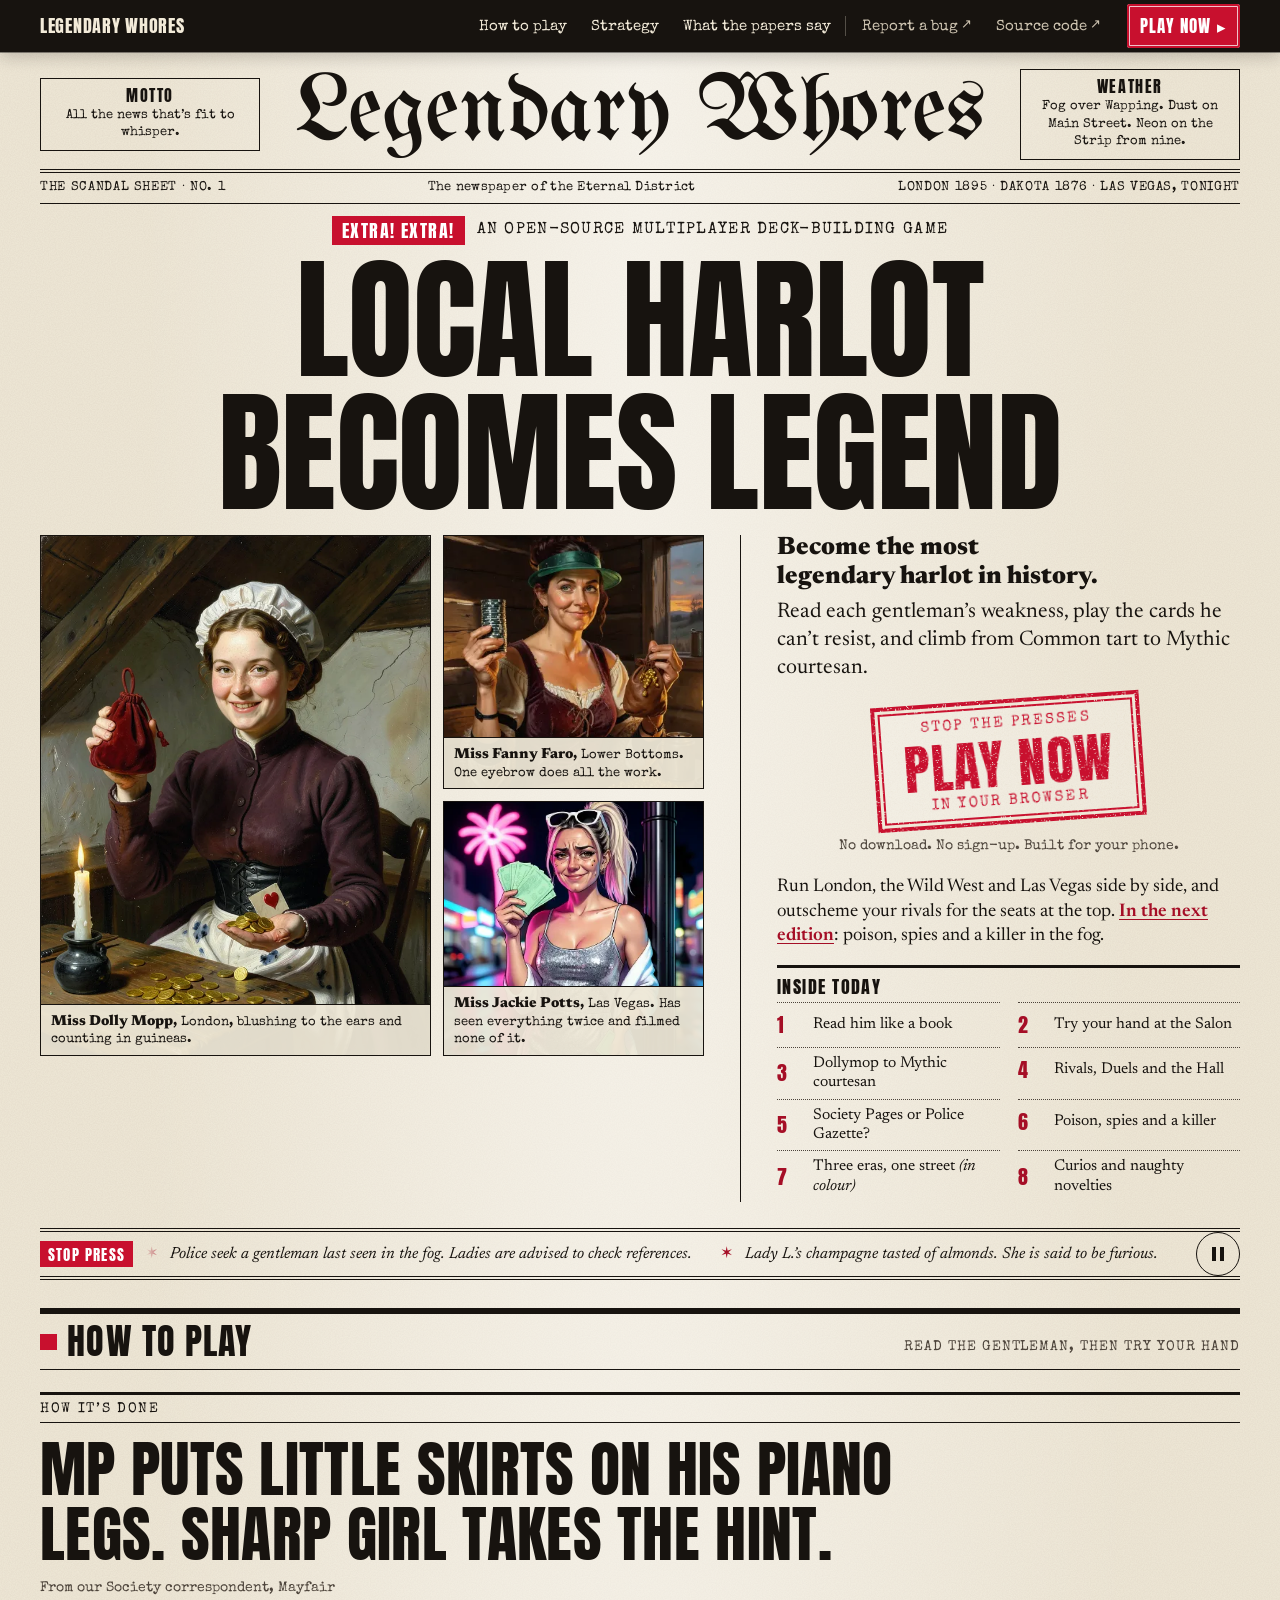
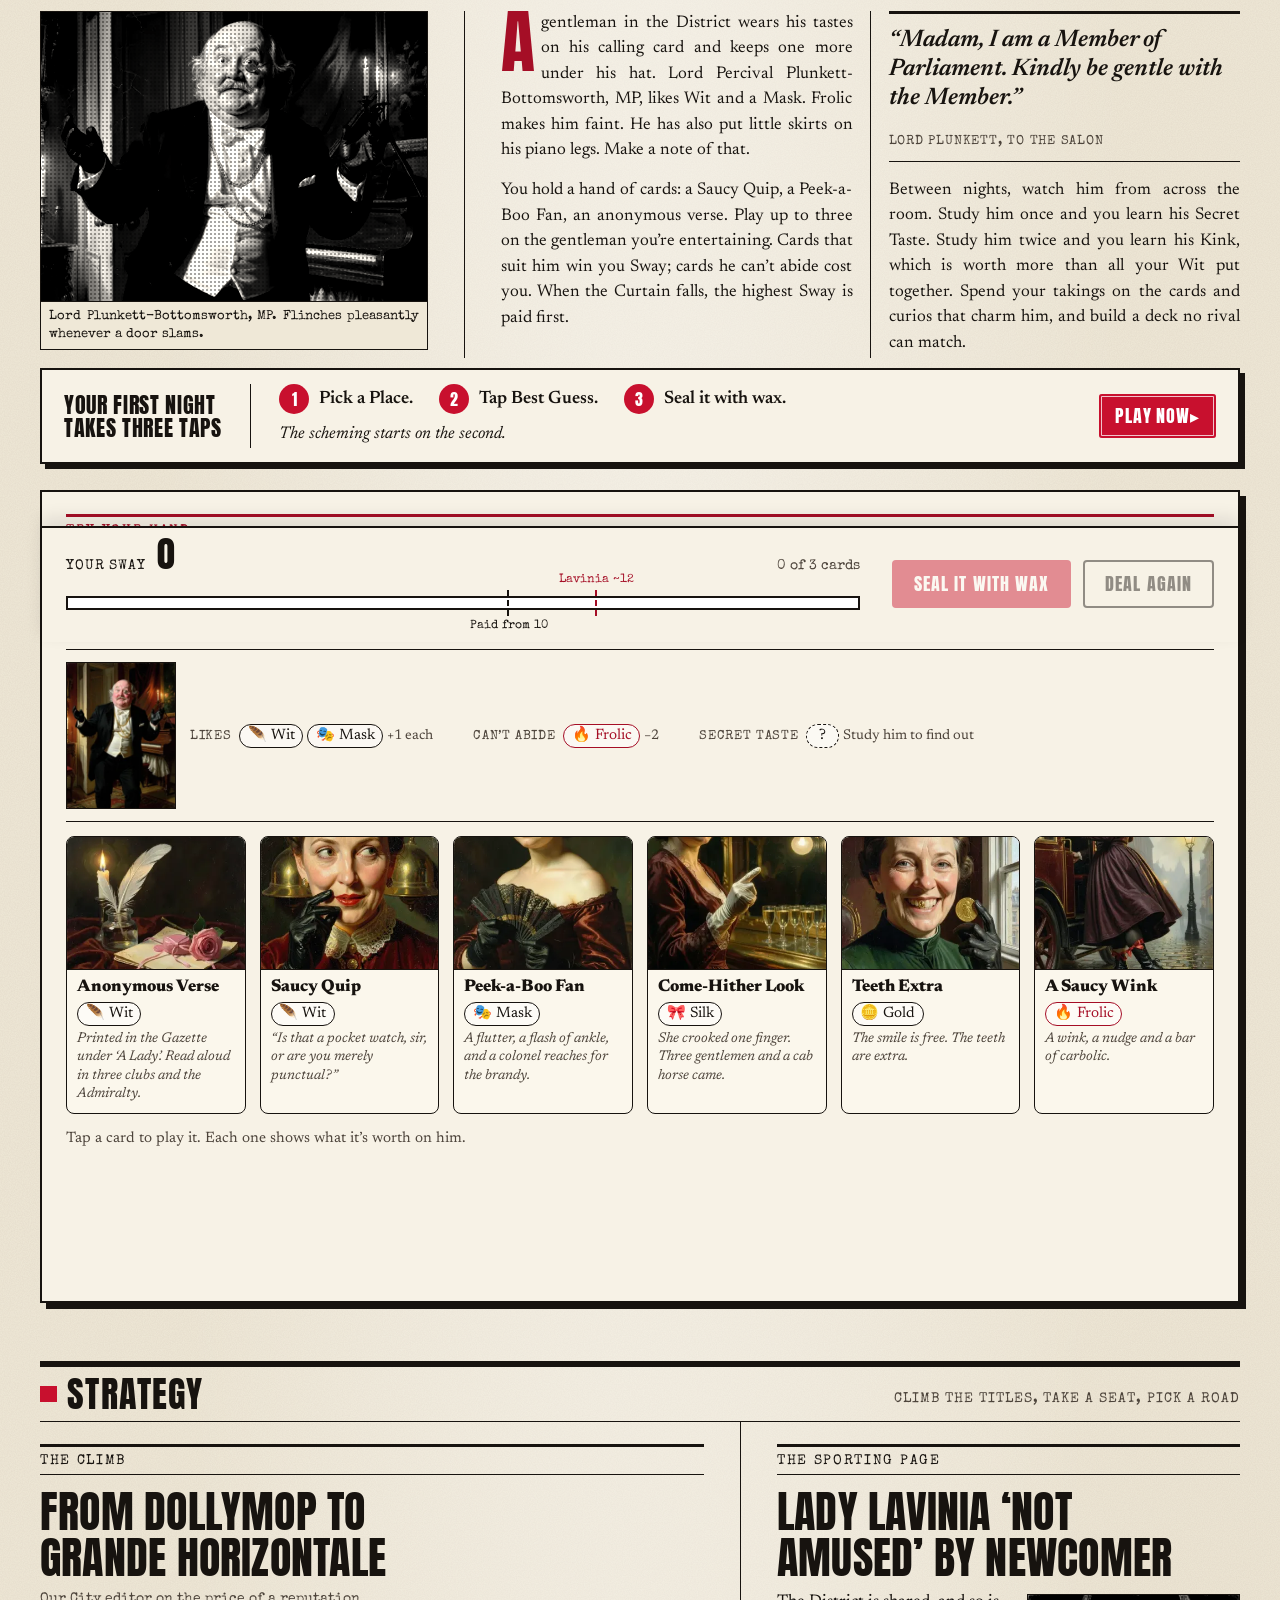
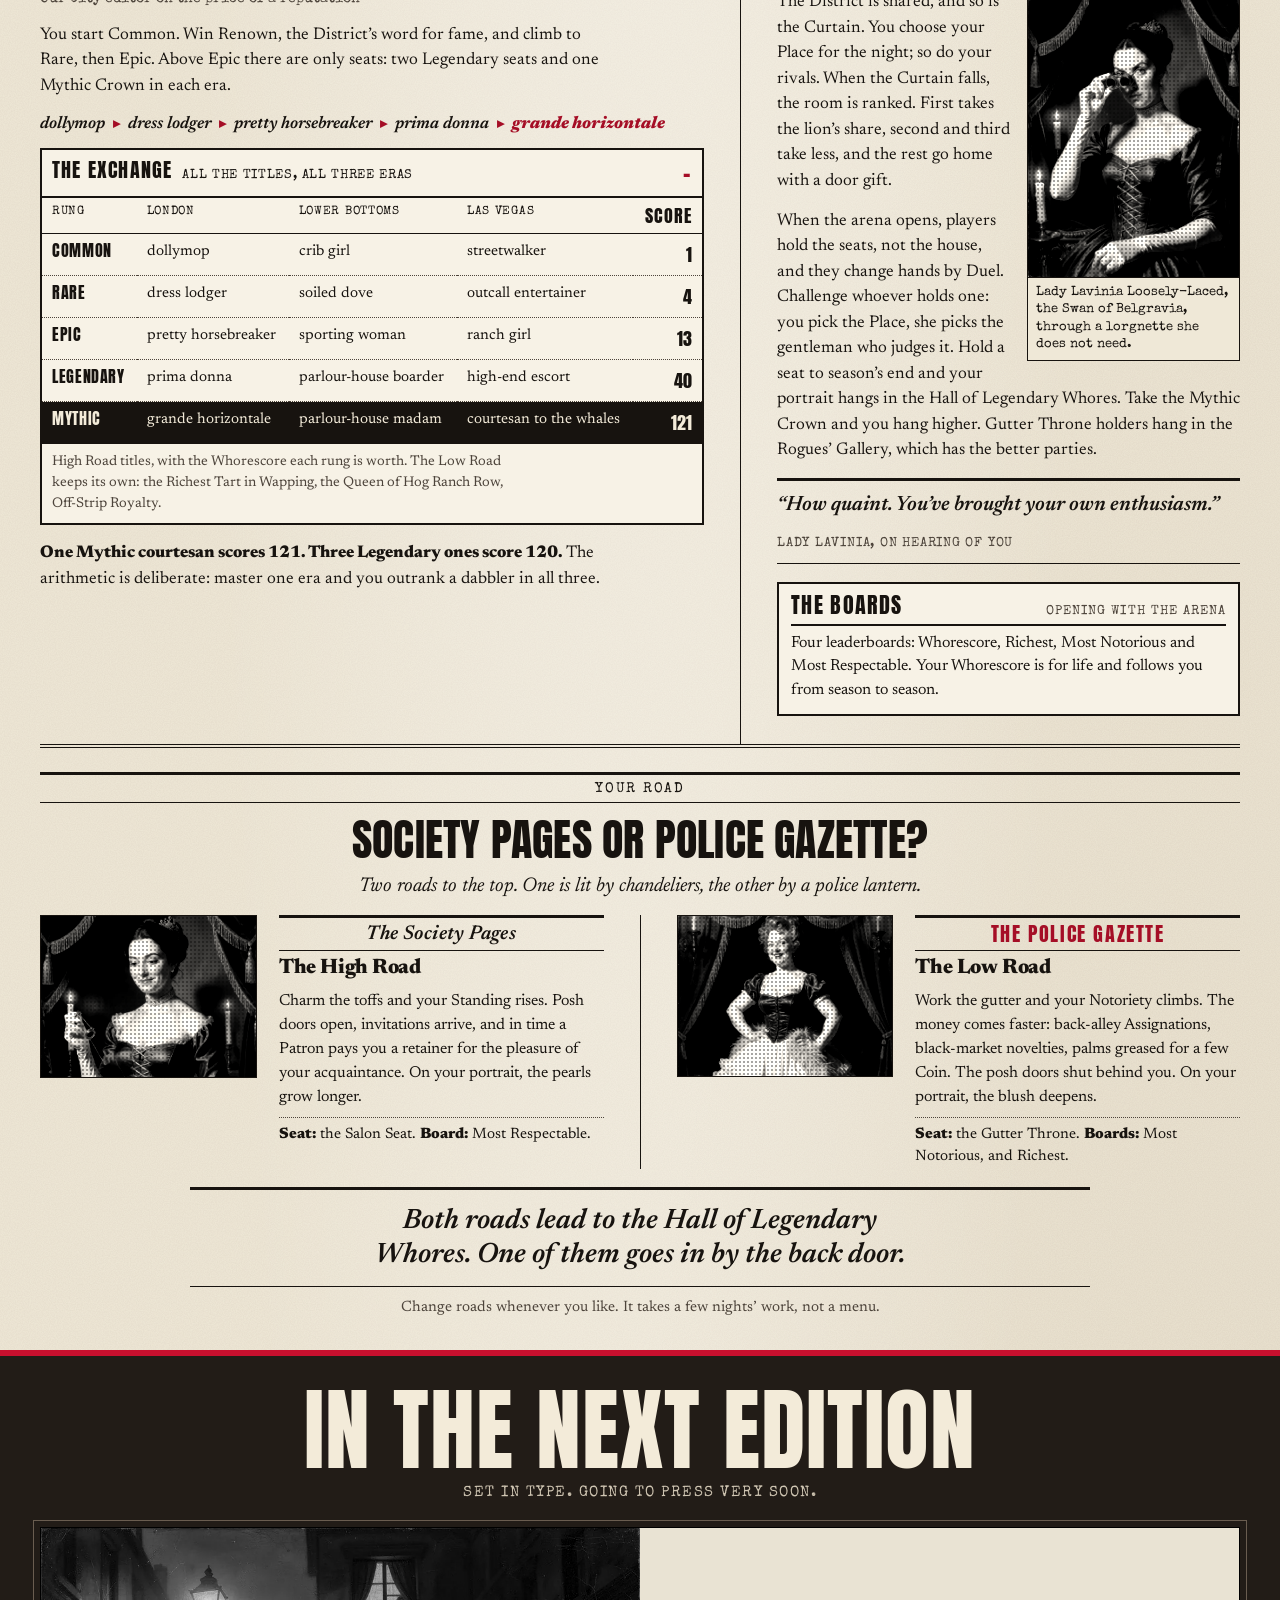
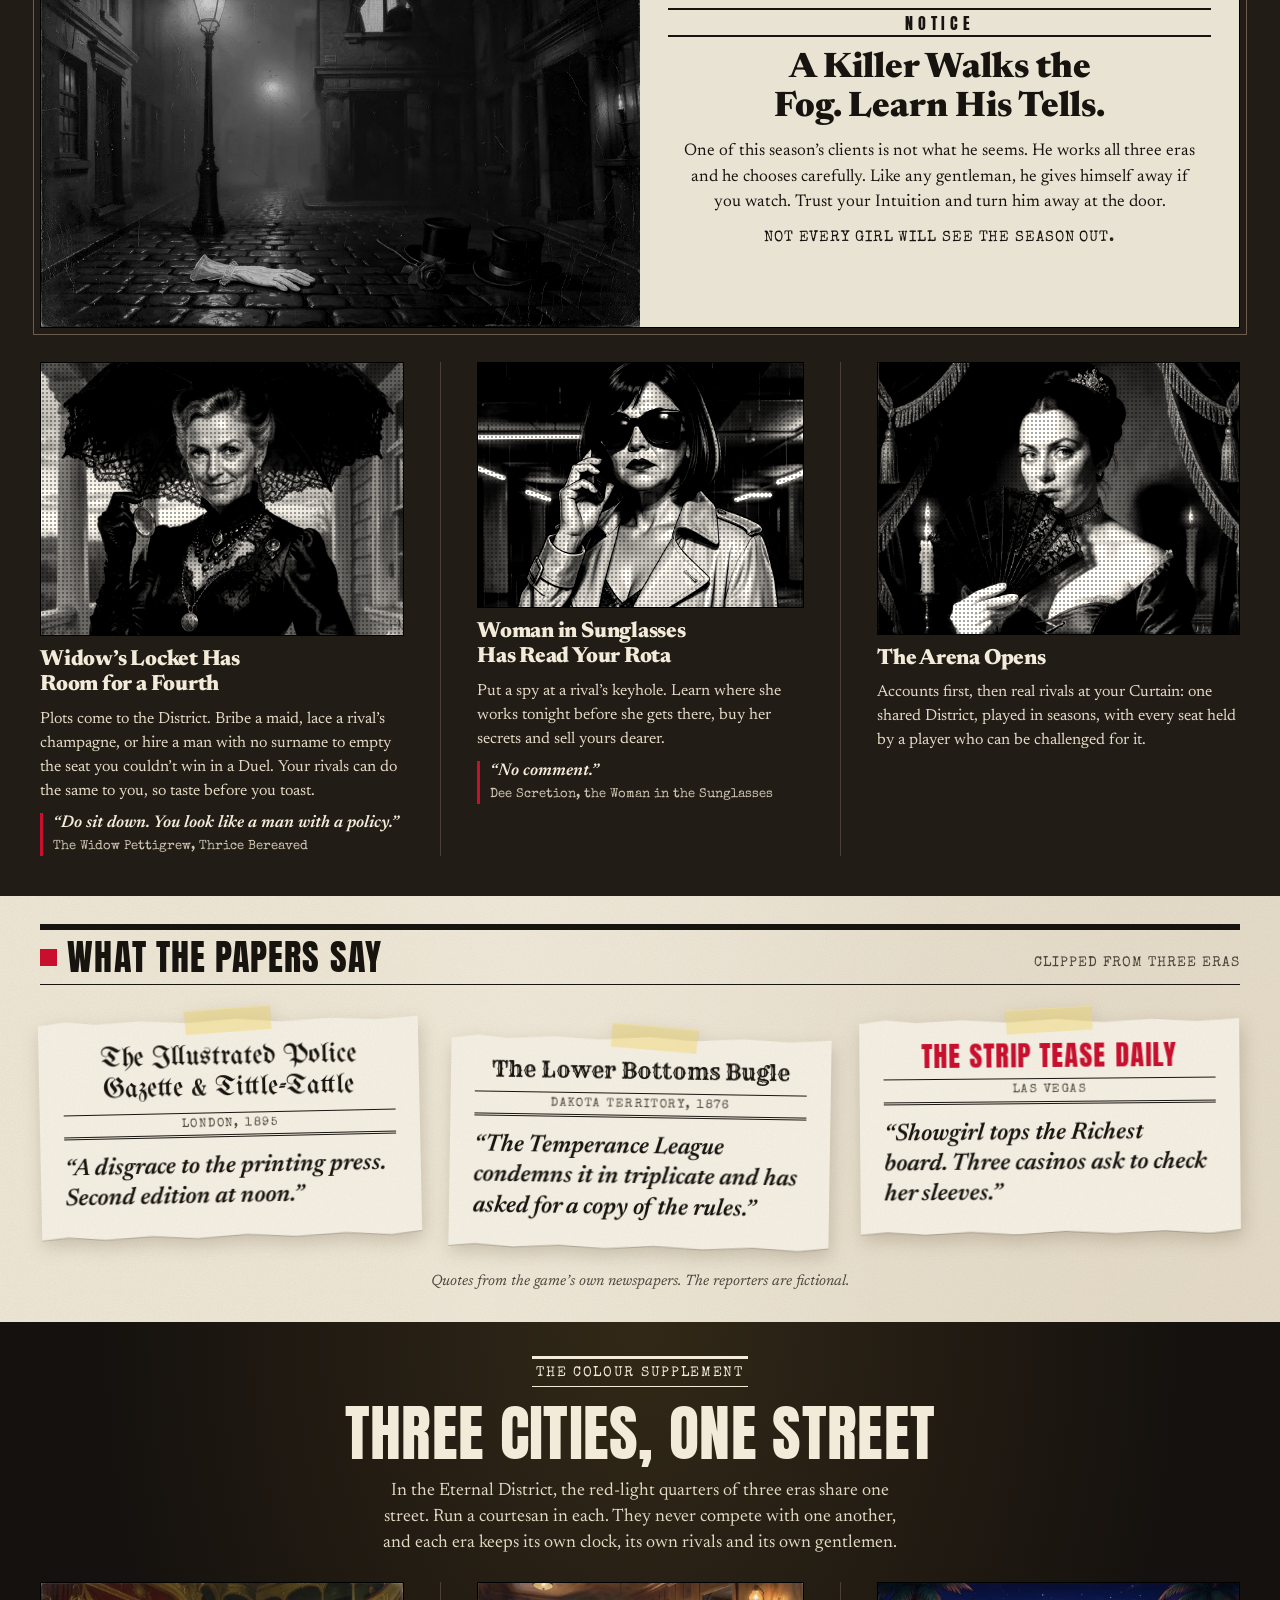
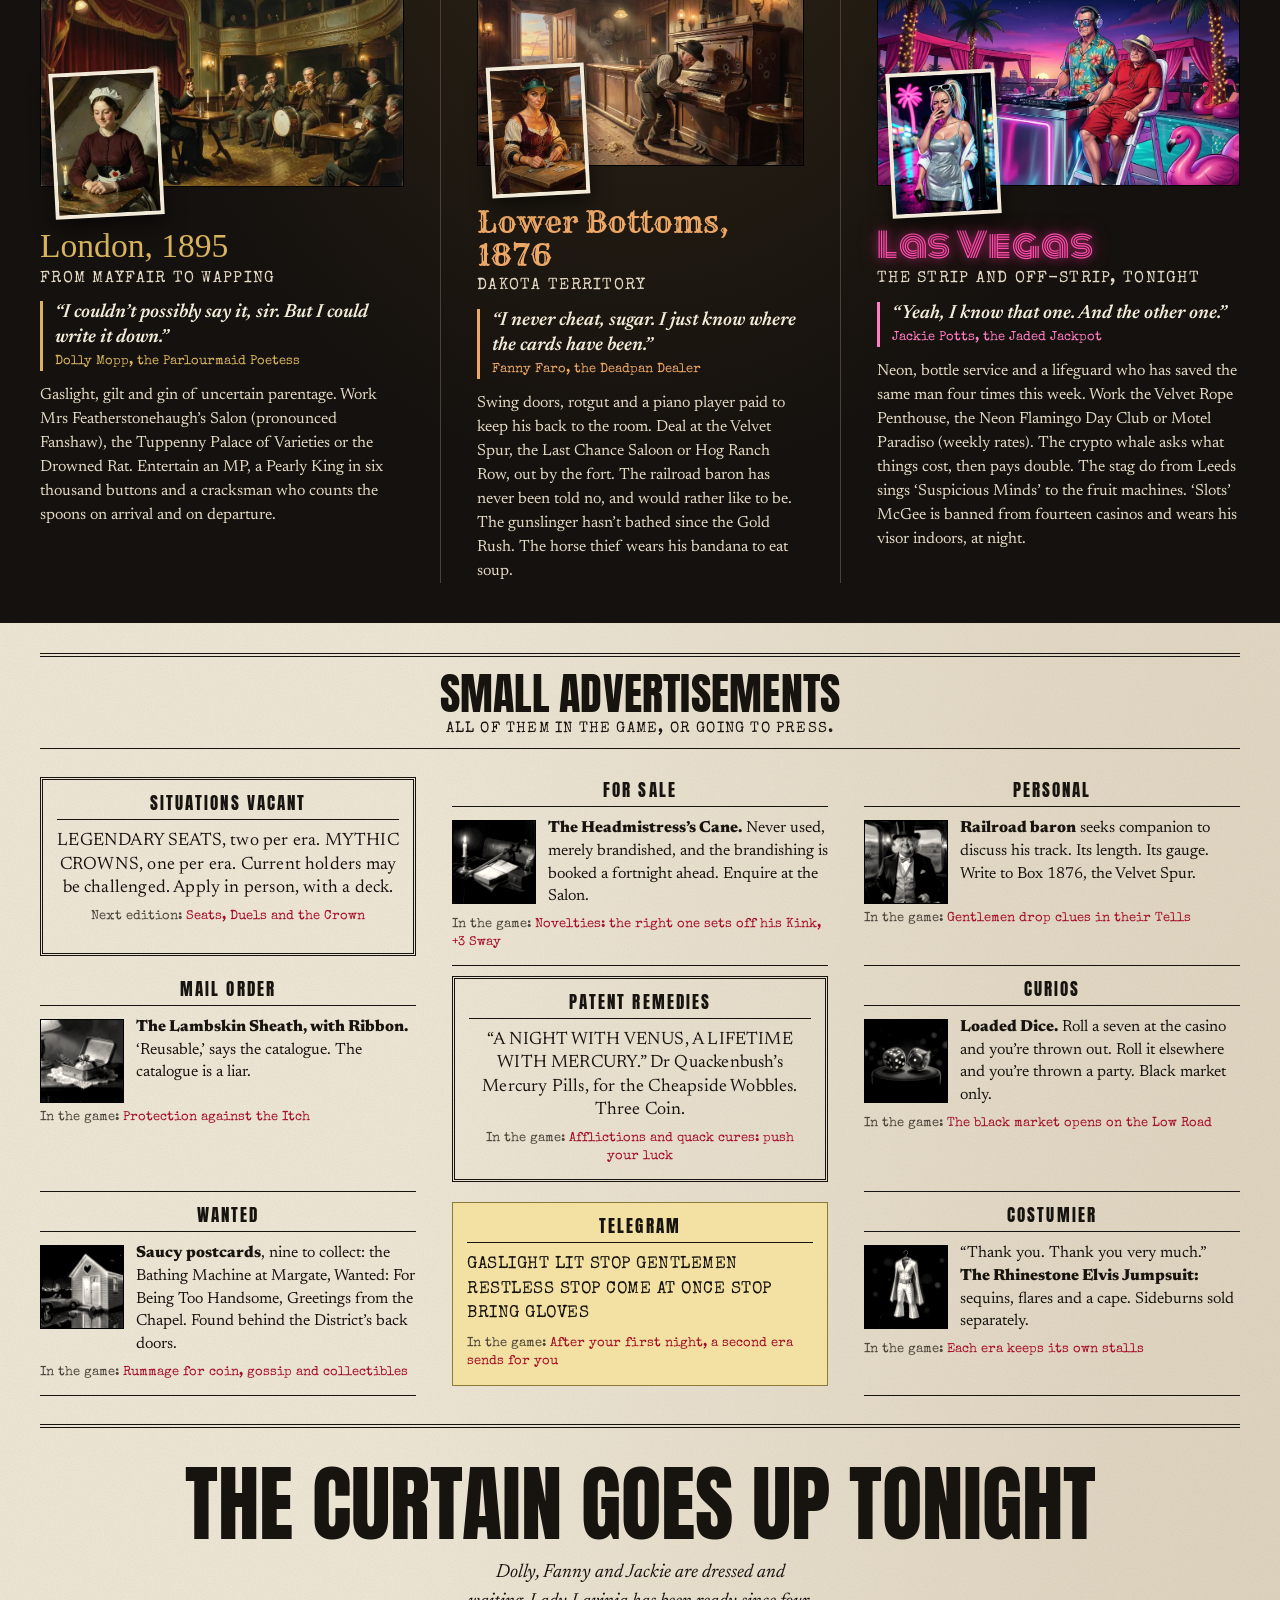
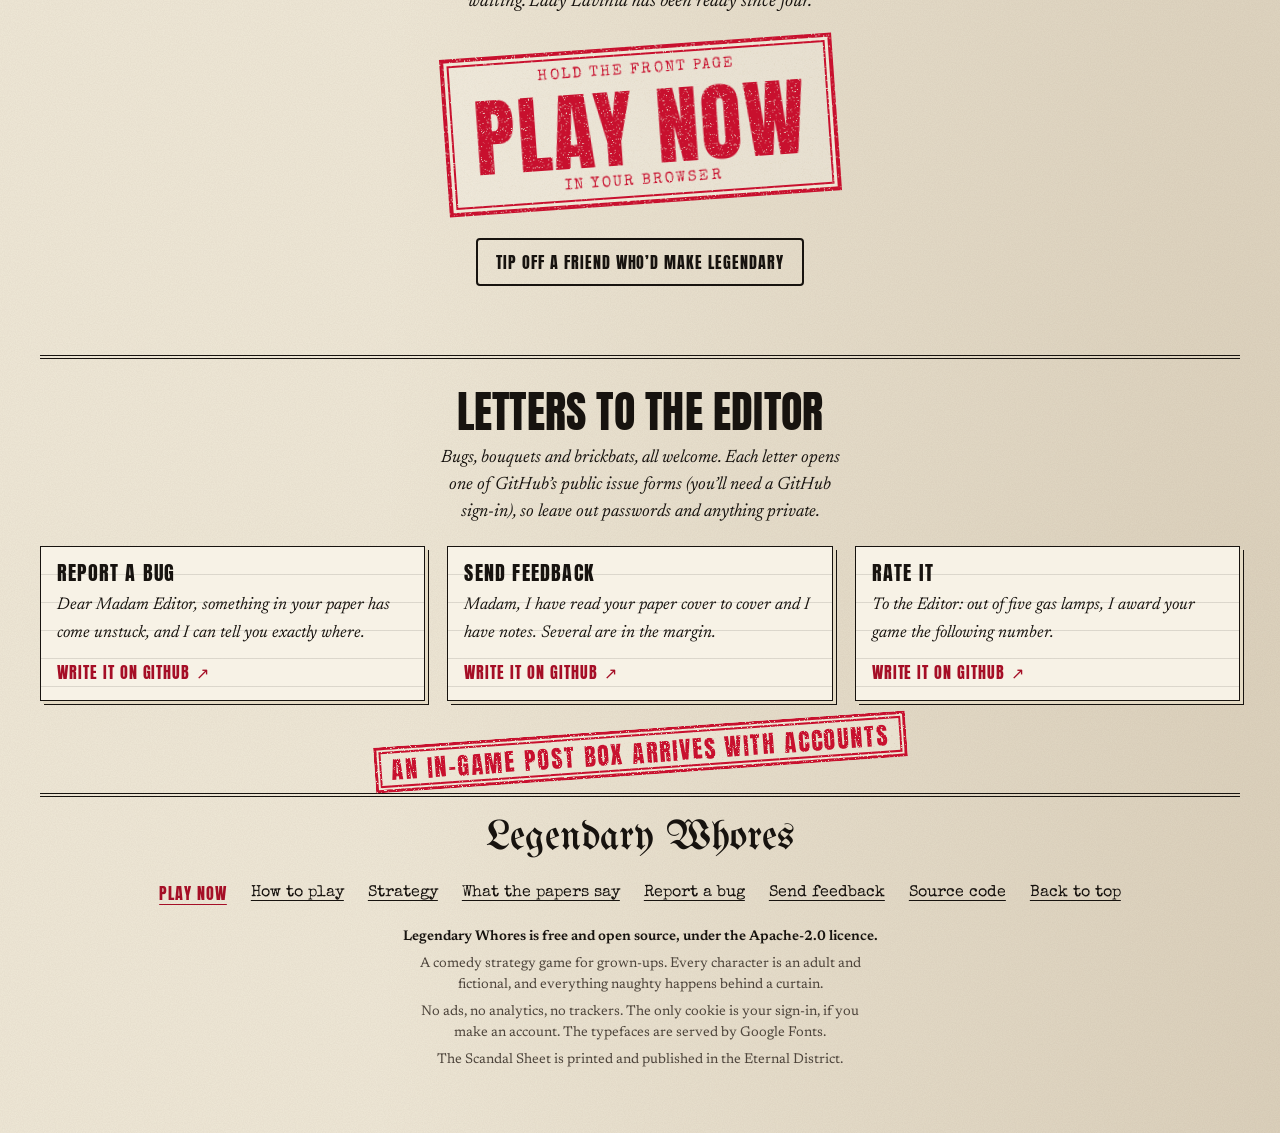
==== site/index.html @ b2b9e39c "Add the landing page at the site root site/ holds The Scandal Sheet's front page: sticky navigation " ====
<!doctype html>
<html lang="en-GB">
<head>
<meta charset="utf-8">
<meta name="viewport" content="width=device-width,initial-scale=1,viewport-fit=cover">
<title>Legendary Whores</title>
<meta name="description" content="Become the most legendary harlot in history. Legendary Whores is an open-source multiplayer deck-building game of saucy strategy, set in Victorian London, the Wild West and Las Vegas. Play now in your browser.">
<link rel="canonical" href="https://legendarywhores.com/">
<link rel="icon" href="favicon-32.png" sizes="32x32" type="image/png">
<link rel="icon" href="favicon.svg" type="image/svg+xml">
<link rel="apple-touch-icon" href="apple-touch-icon.png">
<meta name="theme-color" content="#17130F">
<meta name="color-scheme" content="light">

<!-- Link previews (X, Reddit, iMessage, Slack, WhatsApp, Discord). The card is /og-card.jpg at the site root; its source
     is /og-card.html. Scrapers cache the image by its URL: if the card changes after launch, publish it under a new name
     (og-card-v2.jpg) and update og:image and twitter:image. -->
<meta property="og:type" content="website">
<meta property="og:site_name" content="Legendary Whores">
<meta property="og:url" content="https://legendarywhores.com/">
<meta property="og:title" content="Legendary Whores: an open-source multiplayer deck-building game">
<meta property="og:description" content="Become the most legendary harlot in history. Read the gentlemen, play the cards they can’t resist, outscheme your rivals and climb from Common to Mythic in Victorian London, the Wild West and Las Vegas. Play now in your browser.">
<meta property="og:image" content="https://legendarywhores.com/og-card.jpg">
<meta property="og:image:type" content="image/jpeg">
<meta property="og:image:width" content="1200">
<meta property="og:image:height" content="630">
<meta property="og:image:alt" content="Legendary Whores, a multiplayer deck-building game: become the most legendary harlot in history. A pinned photograph of a Victorian parlourmaid holding up her purse sits on one side; on the other, a Wild West card dealer with her chips and a bored Las Vegas regular in silver sequins with a fan of banknotes. A red stamp reads Play now in your browser.">
<meta property="og:locale" content="en_GB">
<meta name="twitter:card" content="summary_large_image">
<meta name="twitter:title" content="Legendary Whores: an open-source multiplayer deck-building game">
<meta name="twitter:description" content="Become the most legendary harlot in history: a saucy strategy game across Victorian London, the Wild West and Las Vegas. Play now in your browser.">
<meta name="twitter:image" content="https://legendarywhores.com/og-card.jpg">
<meta name="twitter:image:alt" content="Legendary Whores, a multiplayer deck-building game: become the most legendary harlot in history. Play now in your browser.">

<link rel="preconnect" href="https://fonts.googleapis.com">
<link rel="preconnect" href="https://fonts.gstatic.com" crossorigin>
<!-- the game's own house faces, same request as /game/ so the second visit is cached -->
<link rel="stylesheet" href="https://fonts.googleapis.com/css2?family=Anton&family=Newsreader:ital,opsz,wght@0,6..72,400;0,6..72,600;0,6..72,800;1,6..72,400;1,6..72,600&family=Special+Elite&display=swap">
<!-- display faces for the nameplate, the three era headers and the clippings' mastheads, subset to the letters they print -->
<link rel="stylesheet" href="https://fonts.googleapis.com/css2?family=UnifrakturMaguntia&family=IM+Fell+English+SC&family=Rye&family=Monoton&display=swap&text=%20%26%2C-156789BGILPSTVWacdeghilmnorstuwyz">
<link rel="stylesheet" href="landing/front-page.css">
<script src="landing/front-page.js" defer></script>
</head>
<body>
<a class="skip" href="#main">Skip to the front page</a>

<div class="desk" id="top">
<div class="sheet">

<!-- ============================== NAV BAR ==============================
     Sticky at every width. From 760px every item is on the bar; below that the bar carries the wordmark, Play now and a
     Menu button that opens the drawer at the foot of this page. -->
<div class="bar" id="bar">
  <a class="bar-mark" href="#top"><span class="sr-only">Legendary Whores, back to the top</span><span aria-hidden="true">Legendary Whores</span></a>
  <nav class="bar-nav" aria-label="Main">
    <ul class="bar-list">
      <li class="bar-item"><a href="#how" data-spy="how">How to play</a></li>
      <li class="bar-item"><a href="#strategy" data-spy="strategy">Strategy</a></li>
      <li class="bar-item"><a href="#papers" data-spy="papers">What the papers say</a></li>
      <li class="bar-item bar-item--ext"><a href="https://github.com/mothereal/legendary-whores/issues/new?template=bug_report.yml">Report a bug<span class="ext" aria-hidden="true">↗</span></a></li>
      <li class="bar-item bar-item--ext"><a href="https://github.com/mothereal/legendary-whores">Source code<span class="ext" aria-hidden="true">↗</span></a></li>
      <li class="bar-go"><a class="bar-play" href="/game/">Play now <span aria-hidden="true">▸</span></a></li>
    </ul>
  </nav>
  <button class="bar-menu" type="button" id="menu-btn" aria-expanded="false" aria-controls="menu-panel"><span class="bar-menu-ico" aria-hidden="true"><i></i></span>Menu</button>
</div>

<header class="mast">
  <div class="mast-row">
    <p class="ear ear-l"><span class="ear-h">Motto</span> All the news that’s fit to whisper.</p>
    <p class="nameplate">Legendary Whores</p>
    <p class="ear ear-r"><span class="ear-h">Weather</span> Fog over Wapping. Dust on Main Street. Neon on the Strip from nine.</p>
  </div>

  <p class="folio">
    <span class="folio-no">The Scandal Sheet · No. 1</span>
    <span class="folio-mid">The newspaper of the Eternal District</span>
    <span class="folio-eras">London<i> 1895</i> · Dakota<i> 1876</i> · Las Vegas<i>, tonight</i></span>
  </p>
</header>

<main id="main">

<!-- ============================== SPLASH ============================== -->
<section class="splash" id="splash" aria-labelledby="splash-h">
  <p class="kicker"><span class="kicker-tag">Extra! Extra!</span> <span class="kicker-text">An open-source multiplayer deck-building game</span></p>
  <h1 id="splash-h" class="splash-h">Local Harlot Becomes Legend</h1>

  <div class="splash-grid">
    <div class="splash-lede">
      <p class="standfirst"><strong>Become the most legendary harlot in history.</strong> Read each gentleman’s weakness, play the cards he can’t resist, and climb from Common tart to Mythic courtesan.</p>

      <div class="stamp-wrap">
        <a class="stamp" href="/game/" id="hero-cta">
          <span class="stamp-top">Stop the presses</span>
          <span class="stamp-main">Play now</span>
          <span class="stamp-bot">in your browser</span>
        </a>
        <p class="stamp-note">No download. No sign-up. Built for your phone.</p>
      </div>
    </div>

    <figure class="splash-pics">
      <div class="pic pic-dolly">
        <img src="landing/assets/vic-dolly--won.webp" srcset="landing/assets/vic-dolly--won-360.webp 360w, landing/assets/vic-dolly--won.webp 675w" sizes="(min-width: 1000px) 420px, (min-width: 760px) 34vw, (min-width: 640px) 30vw, 58vw" width="675" height="900" alt="Dolly Mopp, a Victorian parlourmaid in a white cap, grins at a candlelit table and holds up a purse and a playing card over a pile of gold coins." fetchpriority="high">
        <p class="pic-cap"><b>Miss Dolly Mopp</b>, London, blushing to the ears and counting in guineas.</p>
      </div>
      <div class="pic pic-fanny">
        <img src="landing/assets/ww-fanny--won.webp" srcset="landing/assets/ww-fanny--won-360.webp 360w, landing/assets/ww-fanny--won.webp 600w" sizes="(min-width: 1000px) 280px, (min-width: 760px) 22vw, (min-width: 640px) 30vw, 38vw" width="600" height="800" alt="Fanny Faro, a Wild West faro dealer in a green visor, holds up a stack of chips beside a heap of coins.">
        <p class="pic-cap"><b>Miss Fanny Faro</b>, Lower Bottoms. One eyebrow does all the work.</p>
      </div>
      <div class="pic pic-jackie">
        <img src="landing/assets/vg-jackie--won.webp" srcset="landing/assets/vg-jackie--won-360.webp 360w, landing/assets/vg-jackie--won.webp 675w" sizes="(min-width: 1000px) 280px, (min-width: 760px) 22vw, (min-width: 640px) 30vw, 38vw" width="675" height="900" alt="Jackie Potts, in a silver sequin dress on a neon Las Vegas street, fans out a handful of banknotes and looks faintly bored.">
        <p class="pic-cap"><b>Miss Jackie Potts</b>, Las Vegas. Has seen everything twice and filmed none of it.</p>
      </div>
      <figcaption class="pics-cap">Miss Dolly Mopp of London, Miss Fanny Faro of Lower Bottoms and Miss Jackie Potts of Las Vegas, photographed with the evening’s takings.</figcaption>
    </figure>

    <div class="splash-more">
      <p class="standfirst standfirst--more">Run London, the Wild West and Las Vegas side by side, and outscheme your rivals for the seats at the top. <a href="#next">In the next edition</a>: poison, spies and a killer in the fog.</p>

      <nav class="inside" aria-label="Inside this edition">
        <p class="inside-h">Inside today</p>
        <ol>
          <li><a href="#reading">Read him like a book</a></li>
          <li><a href="#hand">Try your hand at the Salon</a></li>
          <li><a href="#ladder">Dollymop to Mythic courtesan</a></li>
          <li><a href="#rivals">Rivals, Duels and the Hall</a></li>
          <li><a href="#roads">Society Pages or Police Gazette?</a></li>
          <li><a href="#next">Poison, spies and a killer</a></li>
          <li><a href="#eras"><span>Three eras, one street <i>(in colour)</i></span></a></li>
          <li><a href="#ads">Curios and naughty novelties</a></li>
        </ol>
      </nav>
    </div>
  </div>
</section>

<!-- ============================== STOP PRESS ============================== -->
<div class="ticker" id="ticker" role="region" aria-label="Stop press: district gossip">
  <span class="ticker-tag">Stop press</span>
  <div class="ticker-window">
    <ul class="ticker-track">
      <li>Police seek a gentleman last seen in the fog. Ladies are advised to check references.</li>
      <li>Lady L.’s champagne tasted of almonds. She is said to be furious.</li>
      <li>Arrested at the Drowned Rat: the landlord, the gin and a parrot that knew too much.</li>
      <li>“For the ledger.” The Velvet Spur’s madam, on buying her second shotgun.</li>
      <li>A goat at Hog Ranch Row has been elected sheriff. Turnout was low.</li>
      <li>Chapel of Love, Saturday: vows at 10:02, annulment at 10:15, Elvis giving her away.</li>
      <li>“Technically, this is a consultation.” Ivy League, law student, to Metro Vice.</li>
      <li>Crypto whale buys a casino to win his money back from it. Loses the casino.</li>
    </ul>
    <ul class="ticker-track" aria-hidden="true">
      <li>Police seek a gentleman last seen in the fog. Ladies are advised to check references.</li>
      <li>Lady L.’s champagne tasted of almonds. She is said to be furious.</li>
      <li>Arrested at the Drowned Rat: the landlord, the gin and a parrot that knew too much.</li>
      <li>“For the ledger.” The Velvet Spur’s madam, on buying her second shotgun.</li>
      <li>A goat at Hog Ranch Row has been elected sheriff. Turnout was low.</li>
      <li>Chapel of Love, Saturday: vows at 10:02, annulment at 10:15, Elvis giving her away.</li>
      <li>“Technically, this is a consultation.” Ivy League, law student, to Metro Vice.</li>
      <li>Crypto whale buys a casino to win his money back from it. Loses the casino.</li>
    </ul>
  </div>
  <button class="ticker-toggle" type="button" id="ticker-toggle" aria-pressed="false" aria-label="Pause the stop press" hidden><span aria-hidden="true"></span></button>
</div>

<!-- ============================== HOW TO PLAY ============================== -->
<section class="sect" id="how" aria-labelledby="how-h" tabindex="-1">
  <div class="flag">
    <h2 class="flag-name" id="how-h">How to play</h2>
    <p class="flag-note">Read the gentleman, then try your hand</p>
  </div>

  <div class="how-grid">
    <article class="story story--lead" id="reading" aria-labelledby="reading-h">
      <p class="label">How it’s done</p>
      <h3 id="reading-h" class="hed hed--xl">MP Puts Little Skirts on His Piano Legs. Sharp Girl Takes the Hint.</h3>
      <p class="byline">From our Society correspondent, Mayfair</p>

      <div class="story-body">
        <figure class="ht inset inset--right">
          <img src="landing/assets/ht-plunkett.webp" width="540" height="720" loading="lazy" alt="Lord Plunkett-Bottomsworth, a portly bald MP in white tie, throws up his hands in a gilded drawing room.">
          <figcaption>Lord Plunkett-Bottomsworth, MP. Flinches pleasantly whenever a door slams.</figcaption>
        </figure>
        <div class="story-text">
          <p class="dropcap">A gentleman in the District wears his tastes on his calling card and keeps one more under his hat. Lord Percival Plunkett-Bottomsworth, MP, likes Wit and a Mask. Frolic makes him faint. He has also put little skirts on his piano legs. Make a note of that.</p>
          <p>You hold a hand of cards: a Saucy Quip, a Peek-a-Boo Fan, an anonymous verse. Play up to three on the gentleman you’re entertaining. Cards that suit him win you Sway; cards he can’t abide cost you. When the Curtain falls, the highest Sway is paid first.</p>
          <blockquote class="pull">
            <p>“Madam, I am a Member of Parliament. Kindly be gentle with the Member.”</p>
            <footer>Lord Plunkett, to the Salon</footer>
          </blockquote>
          <p>Between nights, watch him from across the room. Study him once and you learn his Secret Taste. Study him twice and you learn his Kink, which is worth more than all your Wit put together. Spend your takings on the cards and curios that charm him, and build a deck no rival can match.</p>
        </div>
      </div>
    </article>

    <aside class="how-side" aria-label="Your first night">
      <div class="first">
        <p class="first-h">Your first night takes three taps</p>
        <ol class="first-steps">
          <li>Pick a Place.</li>
          <li>Tap Best Guess.</li>
          <li>Seal it with wax.</li>
        </ol>
        <p class="first-foot">The scheming starts on the second.</p>
        <a class="first-go" href="/game/">Play now <span aria-hidden="true">▸</span></a>
      </div>
    </aside>

    <!-- Try your hand: a three-card taste of the real scoring (numbers from the game's rules) -->
    <section class="hand" id="hand" aria-labelledby="hand-h">
      <div class="hand-head">
        <p class="label label--red">Try your hand</p>
        <h3 id="hand-h" class="hed hed--m">His Lordship is at the Salon tonight</h3>
        <p class="hand-intro">You are Dolly Mopp, a shy Bluestocking, and he is weak for one (+2). Reach 10 Sway to be paid at all. Lady Lavinia is expected with about 12. <b>Pick up to three cards.</b></p>
      </div>

      <div class="hand-gent">
        <img src="landing/assets/th-plunkett.webp" width="240" height="320" loading="lazy" alt="">
        <dl>
          <div><dt>Likes</dt><dd><span class="art">🪶 Wit</span> <span class="art">🎭 Mask</span> <small>+1 each</small></dd></div>
          <div><dt>Can’t abide</dt><dd><span class="art art--bad">🔥 Frolic</span> <small>−2</small></dd></div>
          <div><dt>Secret Taste</dt><dd><span class="art art--secret" id="secret-taste">?</span> <small id="secret-note">Study him to find out</small></dd></div>
        </dl>
      </div>

      <ul class="cards" aria-label="Dolly’s hand">
        <li><button class="card" type="button" data-card="verse" aria-pressed="false" disabled>
          <img src="landing/assets/card-verse.webp" srcset="landing/assets/card-verse-320.webp 320w, landing/assets/card-verse.webp 480w" sizes="(min-width: 1000px) 220px, (min-width: 560px) 30vw, 46vw" width="480" height="480" loading="lazy" alt="">
          <span class="card-name">Anonymous Verse</span>
          <span class="card-meta"><span class="art">🪶 Wit</span></span>
          <span class="card-flav">Printed in the Gazette under ‘A Lady’. Read aloud in three clubs and the Admiralty.</span>
          <span class="card-score" aria-hidden="true"></span>
        </button></li>
        <li><button class="card" type="button" data-card="quip" aria-pressed="false" disabled>
          <img src="landing/assets/card-quip.webp" srcset="landing/assets/card-quip-320.webp 320w, landing/assets/card-quip.webp 480w" sizes="(min-width: 1000px) 220px, (min-width: 560px) 30vw, 46vw" width="480" height="480" loading="lazy" alt="">
          <span class="card-name">Saucy Quip</span>
          <span class="card-meta"><span class="art">🪶 Wit</span></span>
          <span class="card-flav">“Is that a pocket watch, sir, or are you merely punctual?”</span>
          <span class="card-score" aria-hidden="true"></span>
        </button></li>
        <li><button class="card" type="button" data-card="fan" aria-pressed="false" disabled>
          <img src="landing/assets/card-fan.webp" srcset="landing/assets/card-fan-320.webp 320w, landing/assets/card-fan.webp 480w" sizes="(min-width: 1000px) 220px, (min-width: 560px) 30vw, 46vw" width="480" height="480" loading="lazy" alt="">
          <span class="card-name">Peek-a-Boo Fan</span>
          <span class="card-meta"><span class="art">🎭 Mask</span></span>
          <span class="card-flav">A flutter, a flash of ankle, and a colonel reaches for the brandy.</span>
          <span class="card-score" aria-hidden="true"></span>
        </button></li>
        <li><button class="card" type="button" data-card="hither" aria-pressed="false" disabled>
          <img src="landing/assets/card-hither.webp" srcset="landing/assets/card-hither-320.webp 320w, landing/assets/card-hither.webp 480w" sizes="(min-width: 1000px) 220px, (min-width: 560px) 30vw, 46vw" width="480" height="480" loading="lazy" alt="">
          <span class="card-name">Come-Hither Look</span>
          <span class="card-meta"><span class="art">🎀 Silk</span></span>
          <span class="card-flav">She crooked one finger. Three gentlemen and a cab horse came.</span>
          <span class="card-score" aria-hidden="true"></span>
        </button></li>
        <li><button class="card" type="button" data-card="teeth" aria-pressed="false" disabled>
          <img src="landing/assets/card-teeth.webp" srcset="landing/assets/card-teeth-320.webp 320w, landing/assets/card-teeth.webp 480w" sizes="(min-width: 1000px) 220px, (min-width: 560px) 30vw, 46vw" width="480" height="480" loading="lazy" alt="">
          <span class="card-name">Teeth Extra</span>
          <span class="card-meta"><span class="art">🪙 Gold</span></span>
          <span class="card-flav">The smile is free. The teeth are extra.</span>
          <span class="card-score" aria-hidden="true"></span>
        </button></li>
        <li><button class="card" type="button" data-card="wink" aria-pressed="false" disabled>
          <img src="landing/assets/card-wink.webp" srcset="landing/assets/card-wink-320.webp 320w, landing/assets/card-wink.webp 480w" sizes="(min-width: 1000px) 220px, (min-width: 560px) 30vw, 46vw" width="480" height="480" loading="lazy" alt="">
          <span class="card-name">A Saucy Wink</span>
          <span class="card-meta"><span class="art art--bad">🔥 Frolic</span></span>
          <span class="card-flav">A wink, a nudge and a bar of carbolic.</span>
          <span class="card-score" aria-hidden="true"></span>
        </button></li>
      </ul>

      <p class="sway-parts" id="sway-parts" aria-live="polite">Tap a card to play it. Each one shows what it’s worth on him.</p>

      <div class="hand-foot">
        <div class="sway">
          <div class="sway-row">
            <p class="sway-num"><span class="sway-label">Your Sway</span> <b id="sway-total">0</b><span id="sway-unknown" hidden> + ?</span></p>
            <p class="sway-picked" id="sway-picked">0 of 3 cards</p>
          </div>
          <div class="sway-bar" aria-hidden="true">
            <span class="sway-fill" id="sway-fill"></span>
            <span class="sway-mark sway-mark--bar"><i>Paid from 10</i></span>
            <span class="sway-mark sway-mark--lav"><i>Lavinia ~12</i></span>
          </div>
        </div>
        <div class="hand-actions">
          <button class="btn btn--ink" type="button" id="seal" disabled>Seal it with wax</button>
          <button class="btn btn--ghost" type="button" id="redeal" disabled>Deal again</button>
        </div>
      </div>

      <div class="verdict" id="verdict" tabindex="-1" hidden></div>

      <p class="no-js-note">A best play: Anonymous Verse, Saucy Quip and the Come-Hither Look. That’s 14 Sway with his weakness for a Bluestocking, one point you couldn’t see (he has a Secret Taste for Silk), and Lady Lavinia goes home second. Lord Plunkett has fainted. His valet says it is the good kind.</p>
    </section>
  </div>
</section>

<!-- ============================== STRATEGY ============================== -->
<section class="sect" id="strategy" aria-labelledby="strategy-h" tabindex="-1">
  <div class="flag">
    <h2 class="flag-name" id="strategy-h">Strategy</h2>
    <p class="flag-note">Climb the titles, take a seat, pick a road</p>
  </div>

  <div class="strat-grid">
    <article class="story" id="ladder" aria-labelledby="ladder-h">
      <p class="label">The climb</p>
      <h3 id="ladder-h" class="hed hed--l">From Dollymop to Grande Horizontale</h3>
      <p class="byline">Our City editor on the price of a reputation</p>
      <p>You start Common. Win Renown, the District’s word for fame, and climb to Rare, then Epic. Above Epic there are only seats: two Legendary seats and one Mythic Crown in each era.</p>

      <p class="rungs" aria-label="The London titles, from Common to Mythic"><span>dollymop</span> <span>dress lodger</span> <span>pretty horsebreaker</span> <span>prima donna</span> <b>grande horizontale</b></p>

      <details class="exchange">
        <summary><span class="exchange-h"><span>The Exchange</span> All the titles, all three eras</span></summary>
        <table>
          <thead>
            <tr><th scope="col">Rung</th><th scope="col">London</th><th scope="col">Lower Bottoms</th><th scope="col">Las Vegas</th><th scope="col" class="num">Score</th></tr>
          </thead>
          <tbody>
            <tr><th scope="row">Common</th><td data-l="London">dollymop</td><td data-l="Lower Bottoms">crib girl</td><td data-l="Las Vegas">streetwalker</td><td class="num" data-l="Whorescore">1</td></tr>
            <tr><th scope="row">Rare</th><td data-l="London">dress lodger</td><td data-l="Lower Bottoms">soiled dove</td><td data-l="Las Vegas">outcall entertainer</td><td class="num" data-l="Whorescore">4</td></tr>
            <tr><th scope="row">Epic</th><td data-l="London">pretty horsebreaker</td><td data-l="Lower Bottoms">sporting woman</td><td data-l="Las Vegas">ranch girl</td><td class="num" data-l="Whorescore">13</td></tr>
            <tr><th scope="row">Legendary</th><td data-l="London">prima donna</td><td data-l="Lower Bottoms">parlour-house boarder</td><td data-l="Las Vegas">high-end escort</td><td class="num" data-l="Whorescore">40</td></tr>
            <tr class="mythic"><th scope="row">Mythic</th><td data-l="London">grande horizontale</td><td data-l="Lower Bottoms">parlour-house madam</td><td data-l="Las Vegas">courtesan to the whales</td><td class="num" data-l="Whorescore">121</td></tr>
          </tbody>
        </table>
        <p class="exchange-note">High Road titles, with the Whorescore each rung is worth. The Low Road keeps its own: the Richest Tart in Wapping, the Queen of Hog Ranch Row, Off-Strip Royalty.</p>
      </details>

      <p class="kicker-line"><b>One Mythic courtesan scores 121. Three Legendary ones score 120.</b> The arithmetic is deliberate: master one era and you outrank a dabbler in all three.</p>
    </article>

    <article class="story" id="rivals" aria-labelledby="rivals-h">
      <p class="label">The sporting page</p>
      <h3 id="rivals-h" class="hed hed--l">Lady Lavinia ‘Not Amused’ by Newcomer</h3>
      <figure class="ht inset">
        <img src="landing/assets/ht-lavinia-disdain.webp" width="450" height="600" loading="lazy" alt="Lady Lavinia peers down her nose through a lorgnette.">
        <figcaption>Lady Lavinia Loosely-Laced, the Swan of Belgravia, through a lorgnette she does not need.</figcaption>
      </figure>
      <p>The District is shared, and so is the Curtain. You choose your Place for the night; so do your rivals. When the Curtain falls, the room is ranked. First takes the lion’s share, second and third take less, and the rest go home with a door gift.</p>
      <p>When the arena opens, players hold the seats, not the house, and they change hands by Duel. Challenge whoever holds one: you pick the Place, she picks the gentleman who judges it. Hold a seat to season’s end and your portrait hangs in the Hall of Legendary Whores. Take the Mythic Crown and you hang higher. Gutter Throne holders hang in the Rogues’ Gallery, which has the better parties.</p>
      <blockquote class="pull pull--small">
        <p>“How quaint. You’ve brought your own enthusiasm.”</p>
        <footer>Lady Lavinia, on hearing of you</footer>
      </blockquote>

      <div class="boards">
        <p class="boards-h">The Boards <span>Opening with the arena</span></p>
        <p class="boards-line">Four leaderboards: Whorescore, Richest, Most Notorious and Most Respectable. Your Whorescore is for life and follows you from season to season.</p>
      </div>
    </article>
  </div>

  <article class="story story--roads" id="roads" aria-labelledby="roads-h">
    <p class="label">Your road</p>
    <h3 id="roads-h" class="hed hed--l">Society Pages or Police Gazette?</h3>
    <p class="deck">Two roads to the top. One is lit by chandeliers, the other by a police lantern.</p>

    <div class="roads">
      <section class="road road--high" aria-labelledby="high-h">
        <figure class="ht">
          <img src="landing/assets/ht-lavinia-pleased.webp" width="480" height="640" loading="lazy" alt="Lady Lavinia in a blue silk gown and long white gloves, smiling at a compliment.">
        </figure>
        <p class="road-paper">The Society Pages</p>
        <h4 id="high-h" class="hed hed--s">The High Road</h4>
        <p>Charm the toffs and your Standing rises. Posh doors open, invitations arrive, and in time a Patron pays you a retainer for the pleasure of your acquaintance. On your portrait, the pearls grow longer.</p>
        <p class="road-top"><b>Seat:</b> the Salon Seat. <b>Board:</b> Most Respectable.</p>
      </section>
      <section class="road road--low" aria-labelledby="low-h">
        <figure class="ht">
          <img src="landing/assets/ht-bess.webp" width="480" height="640" loading="lazy" alt="Bess Bunbury, the Can-Can Queen of Lambeth, hands on hips in a frilled red-and-white costume on a music-hall stage.">
        </figure>
        <p class="road-paper">The Police Gazette</p>
        <h4 id="low-h" class="hed hed--s">The Low Road</h4>
        <p>Work the gutter and your Notoriety climbs. The money comes faster: back-alley Assignations, black-market novelties, palms greased for a few Coin. The posh doors shut behind you. On your portrait, the blush deepens.</p>
        <p class="road-top"><b>Seat:</b> the Gutter Throne. <b>Boards:</b> Most Notorious, and Richest.</p>
      </section>
    </div>

    <p class="roads-line">Both roads lead to the Hall of Legendary Whores. One of them goes in by the back door.</p>
    <p class="small">Change roads whenever you like. It takes a few nights’ work, not a menu.</p>
  </article>

  <!-- the Next Edition: everything below is set in type but not yet in the game -->
  <section class="next" id="next" aria-labelledby="next-h">
    <div class="next-head">
      <h3 id="next-h" class="next-title">In the Next Edition</h3>
      <p class="next-sub">Set in type. Going to press very soon.</p>
    </div>

    <div class="next-grid">
      <article class="notice">
        <figure class="notice-pic">
          <img src="landing/assets/vic-postcard-gaslight.webp" width="900" height="600" loading="lazy" alt="A gas lamp in thick fog over wet cobbles; a white glove, a red rose and two top hats lie by a doorway beneath a lit window.">
        </figure>
        <div class="notice-body">
          <p class="notice-label">Notice</p>
          <h4 class="notice-h">A Killer Walks the Fog. Learn His Tells.</h4>
          <p>One of this season’s clients is not what he seems. He works all three eras and he chooses carefully. Like any gentleman, he gives himself away if you watch. Trust your Intuition and turn him away at the door.</p>
          <p class="notice-foot">Not every girl will see the season out.</p>
        </div>
      </article>

      <article class="next-item">
        <figure class="ht ht--dark">
          <img src="landing/assets/ht-widow.webp" width="480" height="640" loading="lazy" alt="The Widow Pettigrew in black lace under a black parasol, smiling thinly.">
        </figure>
        <h4 class="hed hed--s">Widow’s Locket Has Room for a Fourth</h4>
        <p>Plots come to the District. Bribe a maid, lace a rival’s champagne, or hire a man with no surname to empty the seat you couldn’t win in a Duel. Your rivals can do the same to you, so taste before you toast.</p>
        <p class="said">“Do sit down. You look like a man with a policy.” <span>The Widow Pettigrew, Thrice Bereaved</span></p>
      </article>

      <article class="next-item">
        <figure class="ht ht--dark">
          <img src="landing/assets/ht-dee.webp" width="480" height="640" loading="lazy" alt="Dee Scretion in a trench coat and huge sunglasses, talking into a phone.">
        </figure>
        <h4 class="hed hed--s">Woman in Sunglasses Has Read Your Rota</h4>
        <p>Put a spy at a rival’s keyhole. Learn where she works tonight before she gets there, buy her secrets and sell yours dearer.</p>
        <p class="said">“No comment.” <span>Dee Scretion, the Woman in the Sunglasses</span></p>
      </article>

      <article class="next-item next-item--arena">
        <figure class="ht ht--dark">
          <img src="landing/assets/ht-lavinia-scheme.webp" width="480" height="640" loading="lazy" alt="Lady Lavinia hides her smile behind a black lace fan.">
        </figure>
        <h4 class="hed hed--s">The Arena Opens</h4>
        <p>Accounts first, then real rivals at your Curtain: one shared District, played in seasons, with every seat held by a player who can be challenged for it.</p>
      </article>
    </div>
  </section>
</section>

<!-- ============================== WHAT THE PAPERS SAY ============================== -->
<section class="sect papers" id="papers" aria-labelledby="papers-h" tabindex="-1">
  <div class="flag">
    <h2 class="flag-name" id="papers-h">What the papers say</h2>
    <p class="flag-note">Clipped from three eras</p>
  </div>

  <ul class="clips">
    <li class="clip clip--lon">
      <figure>
        <figcaption class="clip-src"><span class="clip-paper">The Illustrated Police Gazette &amp; Tittle-Tattle</span> <span class="clip-date">London, 1895</span></figcaption>
        <blockquote class="clip-q"><p>A disgrace to the printing press. Second edition at noon.</p></blockquote>
      </figure>
    </li>
    <li class="clip clip--ww">
      <figure>
        <figcaption class="clip-src"><span class="clip-paper">The Lower Bottoms Bugle</span> <span class="clip-date">Dakota Territory, 1876</span></figcaption>
        <blockquote class="clip-q"><p>The Temperance League condemns it in triplicate and has asked for a copy of the rules.</p></blockquote>
      </figure>
    </li>
    <li class="clip clip--vg">
      <figure>
        <figcaption class="clip-src"><span class="clip-paper">The Strip Tease Daily</span> <span class="clip-date">Las Vegas</span></figcaption>
        <blockquote class="clip-q"><p>Showgirl tops the Richest board. Three casinos ask to check her sleeves.</p></blockquote>
      </figure>
    </li>
  </ul>
  <p class="papers-note">Quotes from the game’s own newspapers. The reporters are fictional.</p>
</section>

<!-- ============================== COLOUR SUPPLEMENT ============================== -->
<section class="supplement" id="eras" aria-labelledby="eras-h">
  <div class="supp-head">
    <p class="label label--cream">The Colour Supplement</p>
    <h2 id="eras-h" class="hed hed--xl">Three Cities, One Street</h2>
    <p class="supp-intro">In the Eternal District, the red-light quarters of three eras share one street. Run a courtesan in each. They never compete with one another, and each era keeps its own clock, its own rivals and its own gentlemen.</p>
  </div>

  <div class="eras">
    <article class="era era--vic">
      <div class="era-pic">
        <img class="era-place" src="landing/assets/vic-place-tuppenny-880.webp" width="880" height="495" loading="lazy" alt="A candlelit Victorian music hall: gentlemen at little tables, a brass band, red velvet and gilt.">
        <img class="era-girl" src="landing/assets/cam-dolly.webp" width="300" height="400" loading="lazy" alt="Dolly Mopp in her parlourmaid’s cap, smiling shyly.">
      </div>
      <h3 class="era-name">London, 1895</h3>
      <p class="era-sub">From Mayfair to Wapping</p>
      <blockquote class="era-quote"><p>“I couldn’t possibly say it, sir. But I could write it down.”</p><footer>Dolly Mopp, the Parlourmaid Poetess</footer></blockquote>
      <p>Gaslight, gilt and gin of uncertain parentage. <span class="era-more">Work Mrs Featherstonehaugh’s Salon (pronounced Fanshaw), the Tuppenny Palace of Varieties or the Drowned Rat. </span>Entertain an MP, a Pearly King in six thousand buttons and a cracksman who counts the spoons on arrival and on departure.</p>
    </article>

    <article class="era era--ww">
      <div class="era-pic">
        <img class="era-place" src="landing/assets/ww-place-last-chance-880.webp" width="880" height="495" loading="lazy" alt="The Last Chance Saloon at sunset: a piano, swing doors and a cowboy bent over the keys.">
        <img class="era-girl" src="landing/assets/cam-fanny.webp" width="300" height="400" loading="lazy" alt="Fanny Faro at her card table, one eyebrow raised.">
      </div>
      <h3 class="era-name">Lower Bottoms, 1876</h3>
      <p class="era-sub">Dakota Territory</p>
      <blockquote class="era-quote"><p>“I never cheat, sugar. I just know where the cards have been.”</p><footer>Fanny Faro, the Deadpan Dealer</footer></blockquote>
      <p>Swing doors, rotgut and a piano player paid to keep his back to the room. <span class="era-more">Deal at the Velvet Spur, the Last Chance Saloon or Hog Ranch Row, out by the fort. </span>The railroad baron has never been told no, and would rather like to be. The gunslinger hasn’t bathed since the Gold Rush. <span class="era-more">The horse thief wears his bandana to eat soup.</span></p>
    </article>

    <article class="era era--vg">
      <div class="era-pic">
        <img class="era-place" src="landing/assets/vg-place-flamingo-880.webp" width="880" height="495" loading="lazy" alt="A neon pool party: inflatable pink flamingos, palm trees and a DJ in a loud shirt.">
        <img class="era-girl" src="landing/assets/cam-jackie.webp" width="300" height="400" loading="lazy" alt="Jackie Potts yawning on a neon street.">
      </div>
      <h3 class="era-name">Las Vegas</h3>
      <p class="era-sub">The Strip and Off-Strip, tonight</p>
      <blockquote class="era-quote"><p>“Yeah, I know that one. And the other one.”</p><footer>Jackie Potts, the Jaded Jackpot</footer></blockquote>
      <p>Neon, bottle service and a lifeguard who has saved the same man four times this week. <span class="era-more">Work the Velvet Rope Penthouse, the Neon Flamingo Day Club or Motel Paradiso (weekly rates). </span>The crypto whale asks what things cost, then pays double. The stag do from Leeds sings ‘Suspicious Minds’ to the fruit machines. <span class="era-more">‘Slots’ McGee is banned from fourteen casinos and wears his visor indoors, at night.</span></p>
    </article>
  </div>
</section>

<!-- ============================== CLASSIFIEDS ============================== -->
<section class="ads" id="ads" aria-labelledby="ads-h">
  <div class="ads-head">
    <h2 id="ads-h" class="hed hed--l">Small Advertisements</h2>
    <p class="ads-sub">All of them in the game, or going to press.</p>
  </div>

  <div class="ads-grid">
    <article class="ad ad--boxed">
      <h3 class="ad-cat">Situations vacant</h3>
      <p class="ad-copy ad-copy--big">LEGENDARY SEATS, two per era. MYTHIC CROWNS, one per era. Current holders may be challenged. Apply in person, with a deck.</p>
      <p class="ad-tag ad-tag--next">Seats, Duels and the Crown</p>
    </article>

    <article class="ad">
      <h3 class="ad-cat">For sale</h3>
      <img class="ad-pic" src="landing/assets/th-cane.webp" width="168" height="168" loading="lazy" alt="A cane laid across a leather-bound book by candlelight.">
      <p class="ad-copy"><b>The Headmistress’s Cane.</b> Never used, merely brandished, and the brandishing is booked a fortnight ahead. Enquire at the Salon.</p>
      <p class="ad-tag">Novelties: the right one sets off his Kink, +3 Sway</p>
    </article>

    <article class="ad">
      <h3 class="ad-cat">Personal</h3>
      <img class="ad-pic" src="landing/assets/th-vanderbucks.webp" width="168" height="168" loading="lazy" alt="Cornelius Vanderbucks, a railroad baron in a top hat, beaming beside a model locomotive.">
      <p class="ad-copy"><b>Railroad baron</b> seeks companion to discuss his track. Its length. Its gauge. Write to Box 1876, the Velvet Spur.</p>
      <p class="ad-tag">Gentlemen drop clues in their Tells</p>
    </article>

    <article class="ad">
      <h3 class="ad-cat">Mail order</h3>
      <img class="ad-pic" src="landing/assets/th-lambskin.webp" width="168" height="168" loading="lazy" alt="A tin box tied with ribbon on a lace doily.">
      <p class="ad-copy"><b>The Lambskin Sheath, with Ribbon.</b> ‘Reusable,’ says the catalogue. The catalogue is a liar.</p>
      <p class="ad-tag">Protection against the Itch</p>
    </article>

    <article class="ad ad--boxed">
      <h3 class="ad-cat">Patent remedies</h3>
      <p class="ad-copy ad-copy--big">“A NIGHT WITH VENUS, A LIFETIME WITH MERCURY.” Dr Quackenbush’s Mercury Pills, for the Cheapside Wobbles. Three Coin.</p>
      <p class="ad-tag">Afflictions and quack cures: push your luck</p>
    </article>

    <article class="ad">
      <h3 class="ad-cat">Curios</h3>
      <img class="ad-pic" src="landing/assets/th-dice.webp" width="168" height="168" loading="lazy" alt="Two red dice on a green baize pedestal under neon.">
      <p class="ad-copy"><b>Loaded Dice.</b> Roll a seven at the casino and you’re thrown out. Roll it elsewhere and you’re thrown a party. Black market only.</p>
      <p class="ad-tag">The black market opens on the Low Road</p>
    </article>

    <article class="ad">
      <h3 class="ad-cat">Wanted</h3>
      <img class="ad-pic" src="landing/assets/th-chapel.webp" width="168" height="168" loading="lazy" alt="A tiny white wedding chapel with a neon heart, a pink convertible parked outside.">
      <p class="ad-copy"><b>Saucy postcards</b>, nine to collect: the Bathing Machine at Margate, Wanted: For Being Too Handsome, Greetings from the Chapel. Found behind the District’s back doors.</p>
      <p class="ad-tag">Rummage for coin, gossip and collectibles</p>
    </article>

    <article class="ad ad--telegram ad--wide-only">
      <h3 class="ad-cat">Telegram</h3>
      <p class="ad-copy">GASLIGHT LIT STOP GENTLEMEN RESTLESS STOP COME AT ONCE STOP BRING GLOVES</p>
      <p class="ad-tag">After your first night, a second era sends for you</p>
    </article>

    <article class="ad ad--wide-only">
      <h3 class="ad-cat">Costumier</h3>
      <img class="ad-pic" src="landing/assets/th-jumpsuit.webp" width="168" height="168" loading="lazy" alt="A white rhinestone jumpsuit with a cape on a hanger.">
      <p class="ad-copy">“Thank you. Thank you very much.” <b>The Rhinestone Elvis Jumpsuit:</b> sequins, flares and a cape. Sideburns sold separately.</p>
      <p class="ad-tag">Each era keeps its own stalls</p>
    </article>
  </div>
</section>

<!-- ============================== CLOSING CTA ============================== -->
<section class="close" id="play" aria-labelledby="close-h">
  <h2 id="close-h" class="close-h">The Curtain Goes Up Tonight</h2>
  <p class="close-copy">Dolly, Fanny and Jackie are dressed and waiting. Lady Lavinia has been ready since four.</p>
  <div class="stamp-wrap stamp-wrap--center">
    <a class="stamp stamp--big" href="/game/" id="close-cta">
      <span class="stamp-top">Hold the front page</span>
      <span class="stamp-main">Play now</span>
      <span class="stamp-bot">in your browser</span>
    </a>
  </div>
  <div class="share" id="share-box" hidden>
    <button class="btn btn--ghost share-btn" type="button" id="share">Tip off a friend who’d make Legendary</button>
    <p class="share-status" id="share-status" aria-live="polite"></p>
  </div>
</section>

<!-- ============================== LETTERS ============================== -->
<section class="letters" id="letters" aria-labelledby="letters-h">
  <h2 id="letters-h" class="hed hed--l">Letters to the Editor</h2>
  <p class="letters-intro">Bugs, bouquets and brickbats, all welcome. Each letter opens one of GitHub’s public issue forms (you’ll need a GitHub sign-in), so leave out passwords and anything private.</p>
  <div class="letters-grid">
    <a class="letter" href="https://github.com/mothereal/legendary-whores/issues/new?template=bug_report.yml">
      <span class="letter-subj">Report a bug</span>
      <span class="letter-body">Dear Madam Editor, something in your paper has come unstuck, and I can tell you exactly where.</span>
      <span class="letter-go">Write it on GitHub <span aria-hidden="true">↗</span></span>
    </a>
    <a class="letter" href="https://github.com/mothereal/legendary-whores/issues/new?template=feedback.yml">
      <span class="letter-subj">Send feedback</span>
      <span class="letter-body">Madam, I have read your paper cover to cover and I have notes. Several are in the margin.</span>
      <span class="letter-go">Write it on GitHub <span aria-hidden="true">↗</span></span>
    </a>
    <a class="letter" href="https://github.com/mothereal/legendary-whores/issues/new?template=feedback.yml">
      <span class="letter-subj">Rate it</span>
      <span class="letter-body">To the Editor: out of five gas lamps, I award your game the following number.</span>
      <span class="letter-go">Write it on GitHub <span aria-hidden="true">↗</span></span>
    </a>
    <p class="letters-stamp">An in-game post box arrives with accounts</p>
  </div>
</section>

</main>

<footer class="foot">
  <p class="foot-plate" aria-hidden="true">Legendary Whores</p>
  <nav class="foot-nav" aria-label="Footer">
    <a class="foot-play" href="/game/">Play now</a>
    <a href="#how">How to play</a>
    <a href="#strategy">Strategy</a>
    <a href="#papers">What the papers say</a>
    <a href="https://github.com/mothereal/legendary-whores/issues/new?template=bug_report.yml">Report a bug</a>
    <a href="https://github.com/mothereal/legendary-whores/issues/new?template=feedback.yml">Send feedback</a>
    <a href="https://github.com/mothereal/legendary-whores">Source code</a>
    <a href="#top">Back to top</a>
  </nav>
  <p class="foot-small foot-oss">Legendary Whores is free and open source, under the Apache-2.0 licence.</p>
  <p class="foot-small">A comedy strategy game for grown-ups. Every character is an adult and fictional, and everything naughty happens behind a curtain.</p>
  <p class="foot-small">No ads, no analytics, no trackers. The only cookie is your sign-in, if you make an account. The typefaces are served by Google Fonts.</p>
  <p class="foot-small">The Scandal Sheet is printed and published in the Eternal District.</p>
</footer>

</div>
</div>

<a class="totop" id="totop" href="#top"><span aria-hidden="true">▲</span> Top</a>

<!-- ============================== PHONE MENU ==============================
     A drawer from the right, under 760px. Closes with the X, Esc, a tap on the shade, or a drag to the right. -->
<div class="menu" id="menu" hidden>
  <div class="menu-shade" data-menu-close></div>
  <div class="menu-panel" id="menu-panel" role="dialog" aria-modal="true" aria-labelledby="menu-h" tabindex="-1">
    <span class="menu-grip" aria-hidden="true"></span>
    <div class="menu-head">
      <p class="menu-h" id="menu-h">Inside the Scandal Sheet</p>
      <button class="menu-x" type="button" data-menu-close aria-label="Close the menu"><span aria-hidden="true"></span></button>
    </div>
    <a class="menu-play" href="/game/"><span>Play now</span> <small>in your browser</small></a>
    <ul class="menu-list">
      <li><a href="#how" data-spy="how"><b>How to play</b> <small>Read him, then try your hand</small></a></li>
      <li><a href="#strategy" data-spy="strategy"><b>Strategy</b> <small>Titles, rivals, roads and the next edition</small></a></li>
      <li><a href="#papers" data-spy="papers"><b>What the papers say</b> <small>Clippings from three eras</small></a></li>
    </ul>
    <ul class="menu-list menu-list--ext">
      <li><a href="https://github.com/mothereal/legendary-whores/issues/new?template=bug_report.yml"><b>Report a bug <span aria-hidden="true">↗</span></b> <small>GitHub’s public issue form</small></a></li>
      <li><a href="https://github.com/mothereal/legendary-whores/issues/new?template=feedback.yml"><b>Send feedback <span aria-hidden="true">↗</span></b> <small>Also on GitHub, also public</small></a></li>
      <li><a href="https://github.com/mothereal/legendary-whores"><b>Source code <span aria-hidden="true">↗</span></b> <small>The whole game, on GitHub</small></a></li>
    </ul>
    <a class="menu-top" href="#top"><span aria-hidden="true">▲</span> Back to top</a>
  </div>
</div>
</body>
</html>
---- site/landing/front-page.css ----
/* The Front Page · legendarywhores.com
   A broadsheet on the game's desk: one tabloid column on phones, a true multi-column front page from 1000px.
   Faces match the game's house layer (Anton / Newsreader / Special Elite) plus a blackletter nameplate and one
   display face per era. Newsprint stays newsprint in dark mode: it is a printed object, not a theme.
   Layout of the page, top to bottom: the sticky nav bar, masthead, splash, stop press, How to play, Strategy (ending in
   the Next Edition), What the papers say, the colour supplement, small ads, the closing stamp, letters, footer. */

/* a metric-matched stand-in for Special Elite while it loads (measured: Special Elite sets 87% as wide as
   Courier New), so the typewriter lines wrap the same before and after the swap */
@font-face {
  font-family: 'Special Elite Fallback';
  src: local('Courier New'), local('CourierNewPSMT'), local('Courier'), local('Liberation Mono'), local('Droid Sans Mono');
  size-adjust: 87%;
}
/* the same for Anton: Impact scaled to Anton's width (measured 94.1%) and given Anton's ascent and descent (1.18 / .33),
   so the headlines wrap and sit identically before and after the swap and nothing below them moves */
@font-face {
  font-family: 'Anton Fallback';
  src: local('Impact'), local('Impact Regular'), local('Haettenschweiler');
  size-adjust: 94.1%;
  ascent-override: 125.4%;
  descent-override: 35.1%;
  line-gap-override: 0%;
}
/* and for Newsreader: Georgia in each of its four cuts, scaled to Newsreader's measured width at body sizes and given
   its ascent and descent (.74 / .26), so the standfirst and the stories wrap the same before and after the swap */
@font-face { font-family: 'Newsreader Fallback'; src: local('Georgia'); font-style: normal; font-weight: 300 500;
  size-adjust: 91.5%; ascent-override: 80.9%; descent-override: 28.4%; line-gap-override: 0%; }
@font-face { font-family: 'Newsreader Fallback'; src: local('Georgia Bold'), local('Georgia-Bold'); font-style: normal; font-weight: 550 900;
  size-adjust: 87%; ascent-override: 85.1%; descent-override: 29.9%; line-gap-override: 0%; }
@font-face { font-family: 'Newsreader Fallback'; src: local('Georgia Italic'), local('Georgia-Italic'); font-style: italic; font-weight: 300 500;
  size-adjust: 83.8%; ascent-override: 88.3%; descent-override: 31%; line-gap-override: 0%; }
@font-face { font-family: 'Newsreader Fallback'; src: local('Georgia Bold Italic'), local('Georgia-BoldItalic'); font-style: italic; font-weight: 550 900;
  size-adjust: 77.5%; ascent-override: 95.5%; descent-override: 33.5%; line-gap-override: 0%; }
/* the splash standfirst sets Newsreader at optical size 36, which runs wider (measured .937 regular, .910 bold) */
@font-face { font-family: 'Newsreader Display Fallback'; src: local('Georgia'); font-style: normal; font-weight: 300 500;
  size-adjust: 93.7%; ascent-override: 79%; descent-override: 27.7%; line-gap-override: 0%; }
@font-face { font-family: 'Newsreader Display Fallback'; src: local('Georgia Bold'), local('Georgia-Bold'); font-style: normal; font-weight: 550 900;
  size-adjust: 91%; ascent-override: 81.3%; descent-override: 28.6%; line-gap-override: 0%; }

:root {
  --desk: #2A2522;
  --paper: #EFE8D7;
  --paper-2: #E4DAC4;
  --paper-3: #F7F2E6;
  --ink: #17130F;
  --ink-2: #4D443B;
  --rule: #17130F;
  --red: #A50E26;          /* red for text on newsprint: 6.4:1 */
  --red-bright: #C8102E;   /* stamps and large type */
  --green: #2B6630;
  --cream: #F3EBD9;
  --cream-2: #CFC5B2;
  --night: #15110E;
  --night-2: #221C17;
  --telegram: #F2E1A2;

  --f-head: 'Anton', 'Anton Fallback', 'Impact', 'Haettenschweiler', 'Arial Narrow Bold', sans-serif;
  --f-body: 'Newsreader', 'Newsreader Fallback', 'Georgia', 'Times New Roman', serif;
  --f-type: 'Special Elite', 'Special Elite Fallback', 'Courier New', 'Courier', monospace;
  --f-plate: 'UnifrakturMaguntia', 'Old English Text MT', 'Times New Roman', serif;
  --f-vic: 'IM Fell English SC', 'Georgia', serif;
  --f-ww: 'Rye', 'Georgia', serif;
  --f-vg: 'Monoton', 'Anton', sans-serif;

  --gut: max(16px, env(safe-area-inset-left), env(safe-area-inset-right));
  --gap: 28px;
  --bar-h: 52px;
  --ease: cubic-bezier(.2, .9, .3, 1);

  --noise: url("data:image/svg+xml,%3Csvg xmlns='http://www.w3.org/2000/svg' width='240' height='240'%3E%3Cfilter id='n'%3E%3CfeTurbulence type='fractalNoise' baseFrequency='.85' numOctaves='3' stitchTiles='stitch'/%3E%3CfeColorMatrix values='0 0 0 0 .2 0 0 0 0 .15 0 0 0 0 .1 0 0 0 .09 0'/%3E%3C/filter%3E%3Crect width='240' height='240' filter='url(%23n)'/%3E%3C/svg%3E");
  --wear: url("data:image/svg+xml,%3Csvg xmlns='http://www.w3.org/2000/svg' width='180' height='180'%3E%3Cfilter id='w'%3E%3CfeTurbulence type='fractalNoise' baseFrequency='.9' numOctaves='2' seed='7'/%3E%3CfeColorMatrix values='0 0 0 0 0 0 0 0 0 0 0 0 0 0 0 10 0 0 0 -2.55'/%3E%3C/filter%3E%3Crect width='180' height='180' filter='url(%23w)'/%3E%3C/svg%3E");
}

*, *::before, *::after { box-sizing: border-box; }
/* overflow-x on html as well as body: mobile browsers size the layout viewport from the root, and body's clip alone
   let the hero stamp's entrance widen the page on phones. clip, not hidden, so the sticky bar still sticks. */
html {
  -webkit-text-size-adjust: 100%; text-size-adjust: 100%; color-scheme: light; overflow-x: clip;
  /* every jump (nav, contents, keyboard focus) lands below the sticky bar; the bottom keeps focus clear of the
     back-to-top button and the card table's score bar */
  scroll-padding-top: var(--bar-h);
  scroll-padding-bottom: calc(72px + env(safe-area-inset-bottom));
}
@media (prefers-reduced-motion: no-preference) { html { scroll-behavior: smooth; } }
body {
  margin: 0;
  background: var(--desk);
  color: var(--ink);
  font: 400 1.0625rem/1.5 var(--f-body);
  font-optical-sizing: auto;
  overflow-x: clip;
  -webkit-font-smoothing: antialiased;
}
img { display: block; max-width: 100%; height: auto; }
a { color: inherit; }
h1, h2, h3, h4, p, figure, blockquote, dl, dd, ol, ul { margin: 0; }
ol, ul { padding: 0; list-style: none; }
b, strong { font-weight: 800; }
[hidden] { display: none !important; }
:focus-visible { outline: 3px solid var(--red-bright); outline-offset: 3px; }
::selection { background: var(--red-bright); color: #fff; }
.sr-only { position: absolute; width: 1px; height: 1px; padding: 0; margin: -1px; overflow: hidden; clip-path: inset(50%); white-space: nowrap; border: 0; }

/* the targets the nav and the contents jump to sit a little below the bar, never under it */
main [id] { scroll-margin-top: 12px; }
.sect:focus { outline: none; }

.skip {
  position: absolute; left: 12px; top: -80px; z-index: 100;
  background: var(--ink); color: var(--cream); padding: 12px 16px; font: 1rem var(--f-type); text-decoration: none;
}
.skip:focus { top: 12px; }

/* ------------------------------------------------------------------ the sheet */
.desk { padding: 0; }
.sheet {
  position: relative;
  max-width: 1400px; margin: 0 auto;
  padding: 0 var(--gut) calc(40px + env(safe-area-inset-bottom));
  background-color: var(--paper);
  background-image:
    radial-gradient(ellipse at 50% 0%, rgba(255,255,255,.5), transparent 55%),
    radial-gradient(ellipse at 100% 100%, rgba(120,90,50,.16), transparent 50%),
    var(--noise);
}
@media (min-width: 1000px) {
  :root { --gut: 40px; --gap: 36px; }
  .sheet { padding-bottom: 48px; }
}
@media (min-width: 1460px) {
  .desk { padding: 28px 24px 56px; }
  .sheet { box-shadow: 0 2px 0 #d8cfbb, 0 30px 80px rgba(0,0,0,.55); }
}

/* ------------------------------------------------------------------ the nav bar
   The old black strap, now the paper's index: sticky at every width, one fixed height so nothing moves when the
   fonts land. Phones: wordmark, Play now and Menu. From 760px: every item, with Play now as the stamp-red button. */
.bar {
  position: sticky; top: 0; z-index: 40;
  display: flex; align-items: center; gap: 8px;
  height: calc(var(--bar-h) + env(safe-area-inset-top)); padding-top: env(safe-area-inset-top);
  margin-inline: calc(-1 * var(--gut)); padding-inline: var(--gut);
  background: var(--ink); color: var(--cream);
  box-shadow: 0 1px 0 rgba(0,0,0,.4), 0 6px 14px rgba(23,19,15,.18);
}
.bar :focus-visible { outline-color: var(--cream); outline-offset: -3px; }
.bar-mark {
  flex: 0 1 auto; min-width: 0; margin-right: auto;
  display: inline-flex; align-items: center; min-height: 44px;
  color: var(--cream); text-decoration: none; white-space: nowrap; overflow: hidden;
  font: 1.125rem/1 var(--f-head); text-transform: uppercase; letter-spacing: .04em;
}
.bar-nav { flex: none; }
.bar-list { display: flex; align-items: center; }
.bar-item { display: none; }
.bar-play {
  display: inline-flex; align-items: center; gap: 6px; min-height: 44px; padding: 0 13px;
  background: var(--red-bright); color: #fff; text-decoration: none; border-radius: 3px;
  font: 1.0625rem/1 var(--f-head); text-transform: uppercase; letter-spacing: .06em; white-space: nowrap;
  box-shadow: inset 0 0 0 2px var(--red-bright), inset 0 0 0 3px rgba(255,255,255,.75);
  transition: background-color .15s, transform .12s var(--ease);
}
.bar-play:hover { background: #a00c24; box-shadow: inset 0 0 0 2px #a00c24, inset 0 0 0 3px #fff; }
.bar-play:active { transform: scale(.97); }
.bar .bar-play:focus-visible { outline-offset: 2px; }
.bar-menu {
  flex: none; display: inline-flex; align-items: center; gap: 8px; min-height: 44px; min-width: 44px; padding: 0 11px;
  background: transparent; color: var(--cream); border: 1.5px solid rgba(243,235,217,.5); border-radius: 3px;
  font: .9375rem/1 var(--f-type); cursor: pointer; -webkit-tap-highlight-color: transparent;
}
.bar-menu:hover, .bar-menu[aria-expanded="true"] { background: var(--cream); color: var(--ink); border-color: var(--cream); }
.bar-menu-ico { position: relative; width: 16px; height: 12px; border-block: 2px solid currentColor; }
.bar-menu-ico i { position: absolute; left: 0; right: 0; top: 50%; height: 2px; margin-top: -1px; background: currentColor; }
/* no script, no drawer: keep the button's room so the bar never shifts, but don't offer it */
html:not(.js) .bar-menu { visibility: hidden; }
/* small phones: the three things still share one line (measured: 360px leaves ~20px spare) */
@media (max-width: 419px) {
  .bar { gap: 8px; }
  .bar-mark { font-size: 1rem; letter-spacing: .02em; text-overflow: ellipsis; display: block; line-height: 44px; }
  .bar-play { padding: 0 10px; font-size: 1rem; gap: 5px; }
  .bar-menu { padding: 0 9px; gap: 6px; font-size: .875rem; }
}
@media (max-width: 349px) { .bar-mark { font-size: .875rem; } .bar-play span { display: none; } }

@media (min-width: 760px) {
  .bar-menu { display: none; }
  .bar-mark { display: none; }
  .bar-nav { flex: 1; min-width: 0; }
  .bar-list { justify-content: space-between; }
  .bar-item { display: flex; align-items: center; }
  .bar-item a {
    position: relative; display: flex; align-items: center; height: var(--bar-h); padding: 0 8px;
    color: var(--cream); text-decoration: none; white-space: nowrap; font: .875rem/1 var(--f-type);
  }
  .bar-item a::after {
    content: ""; position: absolute; left: 8px; right: 8px; bottom: 11px; height: 2px; background: var(--red-bright);
    transform: scaleX(0); transform-origin: left; transition: transform .22s var(--ease);
  }
  .bar-item a:hover::after, .bar-item a[aria-current]::after { transform: scaleX(1); }
  .bar-item a[aria-current] { color: #fff; }
  .bar-item--ext a { color: var(--cream-2); }
  .bar-item--ext a:hover { color: #fff; }
  /* a hairline between the paper's own sections and the two that leave for GitHub */
  .bar-item--ext:nth-child(4)::before { content: ""; width: 1px; height: 20px; margin-right: 6px; background: rgba(243,235,217,.28); }
  .ext { margin-left: 3px; font-size: .85em; }
  .bar-go { margin-left: 8px; }
}
@media (min-width: 1000px) {
  .bar { gap: 20px; }
  .bar-mark { display: inline-flex; margin-right: 0; }
  .bar-list { justify-content: flex-end; gap: 4px; }
  .bar-item a { padding: 0 10px; font-size: .9375rem; }
  .bar-item a::after { left: 10px; right: 10px; }
  .bar-go { margin-left: 12px; }
}

/* ------------------------------------------------------------------ masthead */
.mast-row { display: grid; grid-template-columns: 1fr; align-items: center; padding: 14px 0 6px; }
.nameplate {
  font-family: var(--f-plate); font-weight: 400;
  font-size: clamp(1.9rem, 11.6vw, 8.75rem); line-height: 1.02; text-align: center; letter-spacing: -.005em;
  white-space: nowrap;
  height: 1.02em; /* the same box in the fallback face and the blackletter */
}
.ear { display: none; }
@media (min-width: 760px) {
  .mast-row { grid-template-columns: minmax(0, 1fr) auto minmax(0, 1fr); gap: 20px; }
  .ear {
    display: block; max-width: 220px; padding: 8px 10px; border: 1.5px solid var(--ink);
    font: .8125rem/1.35 var(--f-type); text-align: center;
  }
  .ear-r { justify-self: end; }
  .ear-h { display: block; font: 1rem/1 var(--f-head); text-transform: uppercase; letter-spacing: .1em; margin-bottom: 4px; }
  /* a fixed box (the blackletter measures 7.3em), so the ears' columns don't change width when the face arrives */
  .nameplate { font-size: clamp(3.5rem, 7.4vw, 7rem); width: 7.3em; }
}

/* the dateline stays on one line whatever the font, so the swap from the fallback face moves nothing below it */
.folio {
  display: flex; flex-wrap: nowrap; justify-content: center; gap: 18px;
  border-top: 4px double var(--rule); border-bottom: 1.5px solid var(--rule);
  padding: 7px 0 6px;
  font: .8125rem/1.3 var(--f-type); text-transform: uppercase; letter-spacing: .05em; text-align: center;
}
.folio > span { white-space: nowrap; }
.folio-mid { display: none; }
@media (max-width: 639px) {
  .folio-no { display: none; }
  .folio-eras { font-size: max(.75rem, 3vw); letter-spacing: .02em; }
}
.folio-eras i { font-style: normal; }
@media (max-width: 379px) { .folio-eras i { display: none; } }
@media (min-width: 1000px) {
  .folio { justify-content: space-between; }
  .folio-mid { display: inline; min-width: 0; overflow: hidden; text-overflow: ellipsis; text-transform: none; letter-spacing: .02em; }
}

/* stop press: sits under the splash, so on phones the hero gets the first screen */
.ticker {
  display: flex; align-items: center; gap: 12px; min-height: 48px; overflow: hidden;
  border-bottom: 4px double var(--rule);
}
.ticker-tag {
  flex: none; background: var(--red-bright); color: #fff;
  font: .9375rem/1 var(--f-head); text-transform: uppercase; letter-spacing: .08em; padding: 6px 8px 5px;
}
.ticker-window {
  flex: 1; min-width: 0; display: flex; overflow: hidden;
  -webkit-mask-image: linear-gradient(90deg, transparent, #000 24px, #000 calc(100% - 24px), transparent);
          mask-image: linear-gradient(90deg, transparent, #000 24px, #000 calc(100% - 24px), transparent);
}
.ticker-track { flex: none; display: flex; gap: 0; white-space: nowrap; animation: tick 95s linear infinite; }
.ticker-track li { font: italic 400 1rem/1.4 var(--f-body); padding: 0 28px 0 0; }
.ticker-track li::before { content: "✶"; font-style: normal; color: var(--red); margin-right: 12px; }
.ticker:hover .ticker-track, .ticker:focus-within .ticker-track, .ticker.is-paused .ticker-track { animation-play-state: paused; }
@keyframes tick { to { transform: translateX(-100%); } }
.ticker-toggle {
  flex: none; display: inline-grid; place-items: center; width: 44px; height: 44px; padding: 0; cursor: pointer;
  background: transparent; color: var(--ink); border: 1.5px solid var(--ink); border-radius: 50%;
}
.ticker-toggle span { width: 12px; height: 14px; border-inline: 4px solid currentColor; }
.ticker.is-paused .ticker-toggle span { width: 0; height: 0; border: 0; border-left: 13px solid currentColor; border-block: 8px solid transparent; margin-left: 4px; }
.ticker-toggle:hover { background: var(--ink); color: var(--cream); }
@media (prefers-reduced-motion: reduce) {
  .ticker-track { animation: none; white-space: normal; flex: 1 1 auto; min-width: 0; }
  .ticker-track li { white-space: normal; padding-right: 0; }
  .ticker-track[aria-hidden="true"], .ticker-track li:not(:first-child) { display: none; }
  .ticker-window { -webkit-mask-image: none; mask-image: none; padding: 6px 0; }
  .ticker-toggle { display: none; }
}

/* ------------------------------------------------------------------ shared type
   Anton's capitals stand .86em tall, so any leading under ~.95 lets stacked lines touch. Display heads run at 1.0 to
   1.04: still tabloid-tight, never touching (measured glyph gaps in the verification notes). */
.label {
  font: .875rem/1 var(--f-type); text-transform: uppercase; letter-spacing: .12em;
  border-top: 3px solid var(--rule); border-bottom: 1px solid var(--rule); padding: 7px 0 6px; margin-bottom: 14px;
}
.label--red { color: var(--red); border-color: var(--red); }
.hed { font-family: var(--f-head); font-weight: 400; text-transform: uppercase; letter-spacing: .005em; text-wrap: balance; }
.hed--xl { font-size: clamp(2.1rem, 6.4vw, 3.9rem); line-height: 1.04; margin-bottom: 12px; }
.hed--l { font-size: clamp(1.9rem, 4.6vw, 2.75rem); line-height: 1.04; margin-bottom: 10px; }
.hed--m, .hed--s { font-family: var(--f-body); font-weight: 800; text-transform: none; letter-spacing: -.01em; }
.hed--m { font-size: 1.625rem; line-height: 1.14; margin-bottom: 8px; }
.hed--s { font-size: 1.3125rem; line-height: 1.16; margin-bottom: 8px; }
.byline { font: .875rem/1.3 var(--f-type); color: var(--ink-2); margin-bottom: 14px; }
.deck { font-style: italic; font-size: 1.25rem; line-height: 1.3; margin-bottom: 16px; max-width: 60ch; }
.story p:not([class]), .story .dropcap { margin-bottom: .85em; }
.small { font-size: .9375rem; color: var(--ink-2); }
.dropcap::first-letter {
  float: left; font-family: var(--f-head); font-weight: 400; color: var(--red);
  font-size: 4.1em; line-height: .78; padding: .06em .08em 0 0;
}
.pull { border-top: 3px solid var(--rule); border-bottom: 1px solid var(--rule); padding: 12px 0 10px; margin: 6px 0 16px; break-inside: avoid; }
.pull p { font: italic 600 1.5rem/1.22 var(--f-body); }
.pull footer { font: .8125rem/1.3 var(--f-type); text-transform: uppercase; letter-spacing: .06em; margin-top: 8px; color: var(--ink-2); }
.pull--small p { font-size: 1.3rem; }

/* section flags: the three places the nav goes to, named in the paper's own voice */
.sect { padding-top: 28px; }
.flag {
  display: flex; flex-wrap: wrap; align-items: baseline; justify-content: space-between; gap: 2px 18px;
  border-top: 6px solid var(--rule); border-bottom: 1px solid var(--rule); padding: 9px 0 8px;
}
.flag-name {
  display: flex; align-items: center; gap: .3em;
  font: 400 1.875rem/1.04 var(--f-head); text-transform: uppercase; letter-spacing: .03em;
}
.flag-name::before { content: ""; flex: none; width: .46em; height: .46em; background: var(--red-bright); }
.flag-note { font: .8125rem/1.3 var(--f-type); text-transform: uppercase; letter-spacing: .07em; color: var(--ink-2); }
@media (min-width: 1000px) { .flag-name { font-size: 2.25rem; } .flag-note { font-size: .875rem; } }

/* halftone: newsprint portraits; ink comes back to colour under a pointer */
.ht { position: relative; overflow: hidden; background: var(--paper-2); border: 1px solid var(--ink); }
.ht img { width: 100%; filter: grayscale(1) contrast(1.32) brightness(1.06) sepia(.14); transition: filter .6s var(--ease); }
.ht::after {
  content: ""; position: absolute; inset: 0; pointer-events: none;
  background-image: radial-gradient(circle at 50% 50%, rgba(23,19,15,.9) 0 .85px, transparent 1.35px);
  background-size: 4px 4px; mix-blend-mode: multiply; opacity: .42; transition: opacity .6s var(--ease);
}
.ht figcaption { position: relative; z-index: 1; background: var(--paper); border-top: 1px solid var(--ink); padding: 6px 8px; font: .8125rem/1.35 var(--f-type); }
@media (hover: hover) and (pointer: fine) {
  .ht:hover img { filter: none; }
  .ht:hover::after { opacity: 0; }
}

/* ------------------------------------------------------------------ splash */
.splash { padding: 18px 0 26px; border-bottom: 4px double var(--rule); }
.kicker {
  display: flex; flex-wrap: wrap; align-items: center; justify-content: center; gap: 8px 12px;
  font: 1rem/1.25 var(--f-type); text-transform: uppercase; letter-spacing: .08em; text-align: center;
}
.kicker-tag { white-space: nowrap; background: var(--red-bright); color: #fff; font: 1.125rem/1 var(--f-head); letter-spacing: .08em; padding: 6px 10px 5px; }
.kicker-text { text-wrap: balance; }
@media (max-width: 639px) { .kicker { font-size: .875rem; letter-spacing: .05em; } }
.splash-h {
  font-family: var(--f-head); font-weight: 400; text-transform: uppercase; text-align: center;
  font-size: clamp(3.4rem, 16.2vw, 11.25rem); line-height: 1; letter-spacing: -.004em;
  margin: 12px 0 18px; text-wrap: balance;
}
@media (min-width: 1000px) { .splash-h { font-size: clamp(6rem, 10.4vw, 9.4rem); margin: 8px 0 16px; } .splash { padding-top: 12px; } }
@media (prefers-reduced-motion: no-preference) {
  .splash-h { animation: press .7s var(--ease) both; }
  @keyframes press { from { transform: scale(1.06); filter: blur(2px); } to { transform: none; filter: none; } }
}

/* phones read top to bottom: hook, stamp, photographs, then the rest of the pitch and the contents.
   From 760px the photographs take the left column and the copy stacks on the right. */
.splash-grid { display: grid; gap: 22px; }
.splash-lede, .splash-more { display: grid; gap: 18px; align-content: start; min-width: 0; }
.splash-pics {
  display: grid; grid-template-columns: 3fr 2fr; grid-template-rows: 1fr 1fr; gap: 8px;
}
.pic { position: relative; min-width: 0; }
.pic img { width: 100%; border: 1px solid var(--ink); background: var(--paper-2); }
.pic-dolly { grid-row: 1 / 3; }
.pic-fanny img, .pic-jackie img { position: absolute; inset: 0; height: 100%; object-fit: cover; object-position: 50% 18%; }
.pic-cap { display: none; }
.pics-cap { grid-column: 1 / -1; font: .875rem/1.4 var(--f-type); color: var(--ink-2); padding-top: 2px; }

@media (min-width: 640px) and (max-width: 999px) { .splash-h { font-size: 14.2vw; } }
@media (min-width: 640px) and (max-width: 759px) {
  .splash-pics { grid-template-columns: repeat(3, 1fr); grid-template-rows: auto; gap: 14px; }
  .pic-dolly { grid-row: auto; }
  .pic-fanny img, .pic-jackie img { position: static; height: auto; aspect-ratio: 3 / 4; }
  .pic-dolly img { aspect-ratio: 3 / 4; object-fit: cover; }
  .pic-cap { display: block; font: .875rem/1.4 var(--f-type); margin-top: 8px; }
  .pic-cap b { font-family: var(--f-body); font-weight: 800; font-size: .95rem; }
  .pics-cap { display: none; }
}

.standfirst { font-family: 'Newsreader', 'Newsreader Display Fallback', 'Georgia', serif; font-size: 1.1875rem; line-height: 1.38; font-variation-settings: 'opsz' 36; max-width: 58ch; }
.standfirst strong { display: block; font-size: 1.2em; line-height: 1.16; margin-bottom: 6px; text-wrap: balance; }
.standfirst--more { font-size: 1.0625rem; line-height: 1.45; }
.standfirst--more a { color: var(--red); font-weight: 600; text-underline-offset: 3px; }
.splash-lede .stamp-wrap { padding: 0 0 4px; }
@media (max-width: 379px) { .standfirst { font-size: 1.125rem; } }

@media (min-width: 760px) {
  .splash-grid { grid-template-columns: minmax(0, 7fr) minmax(0, 5fr); grid-template-rows: auto 1fr; gap: 0; align-items: start; }
  /* the photographs keep their own height; the column rule belongs to the copy, which is the taller side */
  .splash-pics { grid-column: 1; grid-row: 1 / span 2; padding-right: var(--gap); gap: 12px; align-self: start; }
  .splash-lede { grid-column: 2; grid-row: 1; padding-left: var(--gap); gap: 14px; border-left: 1px solid var(--rule); align-self: stretch; }
  .splash-more { grid-column: 2; grid-row: 2; padding-left: var(--gap); padding-top: 16px; gap: 16px; border-left: 1px solid var(--rule); align-self: stretch; }
  .standfirst { font-size: 1.15rem; line-height: 1.36; }
  .standfirst--more { font-size: 1rem; }
  .splash-lede .stamp { min-width: 0; padding-inline: 20px; }
  .splash-lede .stamp-wrap { padding: 2px 0 4px; }
}
/* tablet portrait: the copy column is too narrow for the contents list, so the rest of the pitch runs full width */
@media (min-width: 760px) and (max-width: 999px) {
  .splash-pics { grid-row: 1; }
  .splash-more {
    grid-column: 1 / -1; grid-row: 2; padding-left: 0; border-left: 0;
    margin-top: 20px; padding-top: 18px; border-top: 1px solid var(--rule);
    grid-template-columns: minmax(0, 4fr) minmax(0, 8fr); column-gap: var(--gap); align-items: start;
  }
  .splash-more .inside { border-top: 0; }
  .splash-more .inside-h { padding-top: 0; }
}
@media (min-width: 1000px) and (max-width: 1279px) { .standfirst { font-size: 1.2rem; } .standfirst--more { font-size: 1.05rem; } }
@media (min-width: 1280px) { .standfirst { font-size: 1.3rem; } .standfirst--more { font-size: 1.125rem; } }
@media (min-width: 1000px) {
  .pics-cap { display: none; }
  .pic-cap {
    display: block; position: absolute; left: 1px; right: 1px; bottom: 1px; z-index: 1;
    padding: 7px 10px 6px; background: rgba(239,232,215,.94); border-top: 1px solid var(--ink);
    font: .8125rem/1.35 var(--f-type);
  }
  .pic-cap b { font-family: var(--f-body); font-weight: 800; font-size: .9rem; }
  .splash-lede .stamp { padding-inline: 26px; }
  .splash-more .inside a { font-size: .975rem; }
}

/* the rubber stamp CTA */
.stamp-wrap { display: grid; justify-items: center; gap: 12px; padding: 8px 0; }
.stamp-wrap--center { justify-items: center; }
.stamp {
  position: relative; display: inline-flex; flex-direction: column; align-items: center;
  min-width: min(100%, 300px); padding: 12px 26px 11px;
  color: var(--red-bright); text-decoration: none; text-align: center;
  border: 4px solid currentColor;
  box-shadow: inset 0 0 0 3px var(--paper), inset 0 0 0 5px currentColor;
  background: rgba(255,255,255,.18);
  transform: rotate(-4deg);
  transition: transform .18s var(--ease), background-color .18s, color .18s;
  -webkit-mask-image: var(--wear); mask-image: var(--wear);
}
.stamp-top, .stamp-bot { font: .9375rem/1.1 var(--f-type); text-transform: uppercase; letter-spacing: .14em; }
.stamp-main { font: 3.4rem/1.02 var(--f-head); text-transform: uppercase; letter-spacing: .02em; margin: 4px 0 2px; white-space: nowrap; }
.stamp:hover { background: var(--red-bright); color: #fff; box-shadow: inset 0 0 0 3px var(--red-bright), inset 0 0 0 5px #fff; transform: rotate(-2.5deg) scale(1.03); }
.stamp:active { transform: rotate(-2.5deg) scale(.97); }
.stamp:focus-visible { outline: 3px solid var(--ink); outline-offset: 8px; -webkit-mask-image: none; mask-image: none; }
.stamp--big .stamp-main { font-size: clamp(3.4rem, 10vw, 5.4rem); }
.stamp-note { font: .875rem/1.3 var(--f-type); color: var(--ink-2); text-align: center; }
@media (prefers-reduced-motion: no-preference) {
  /* starts barely larger than it lands, so the entrance never spills past a phone's edge */
  #hero-cta { animation: thump .5s .4s var(--ease) both; }
  @keyframes thump {
    0% { opacity: 0; transform: rotate(-4deg) scale(1.1); }
    65% { opacity: 1; transform: rotate(-4deg) scale(.95); }
    100% { opacity: 1; transform: rotate(-4deg) scale(1); }
  }
}

/* inside-today index: the second way in, two columns at every width */
.inside { border-top: 3px solid var(--rule); }
.inside-h { font: 1.125rem/1 var(--f-head); text-transform: uppercase; letter-spacing: .08em; padding: 10px 0 6px; }
.inside ol { counter-reset: inside; display: grid; grid-template-columns: minmax(0, 1fr) minmax(0, 1fr); column-gap: 18px; }
.inside li { counter-increment: inside; border-top: 1px dotted var(--ink-2); }
.inside a {
  display: flex; align-items: center; gap: 10px; min-height: 44px; padding: 6px 0;
  text-decoration: none; font-size: 1rem; line-height: 1.25;
}
.inside a::before { content: counter(inside); flex: none; width: 1.3em; font: 1.25rem/1 var(--f-head); color: var(--red); }
.inside a:hover { text-decoration: underline; text-decoration-thickness: 1px; text-underline-offset: 3px; }

/* ------------------------------------------------------------------ how to play
   The lead story, the first-night box (a strip across the page from 760px), then the card table, six cards abreast
   from 1000px. */
.how-grid { display: grid; grid-template-columns: minmax(0, 1fr); }
.how-grid > .story { padding: 22px 0 6px; min-width: 0; }
.how-side { min-width: 0; padding: 4px 0 4px; }
.story > p:not([class]), .story > .deck, .story > .small { max-width: 56ch; }

.first {
  padding: 14px 16px 12px; background: var(--paper-3);
  border: 2px solid var(--ink); box-shadow: 5px 5px 0 var(--ink);
}
.first-h { font: 1.375rem/1.06 var(--f-head); text-transform: uppercase; letter-spacing: .03em; margin-bottom: 12px; text-wrap: balance; }
.first-steps { counter-reset: step; display: grid; gap: 8px; margin-bottom: 10px; }
.first-steps li { counter-increment: step; display: flex; align-items: center; gap: 10px; font: 600 1.125rem/1.25 var(--f-body); }
.first-steps li::before {
  content: counter(step); flex: none; display: inline-grid; place-items: center; width: 30px; height: 30px; border-radius: 50%;
  background: var(--red-bright); color: #fff; font: 1rem/1 var(--f-head);
}
.first-foot { font-style: italic; border-top: 1px dotted var(--ink-2); padding-top: 8px; }
.first-go {
  display: inline-flex; align-items: center; min-height: 44px; margin-top: 2px;
  font: 1.125rem/1 var(--f-head); text-transform: uppercase; letter-spacing: .05em; color: var(--red); text-underline-offset: 4px;
}
@media (min-width: 760px) {
  .first {
    display: grid; grid-template-columns: auto minmax(0, 1fr) auto; grid-template-areas: "h steps go" "h foot go";
    align-items: center; column-gap: 28px; row-gap: 8px; padding: 14px 22px 14px;
  }
  .first-h { grid-area: h; max-width: 8.5em; margin: 0; padding-right: 26px; border-right: 1px solid var(--rule); align-self: stretch; display: flex; align-items: center; }
  .first-steps { grid-area: steps; display: flex; flex-wrap: wrap; gap: 8px 26px; margin: 0; }
  .first-foot { grid-area: foot; border-top: 0; padding-top: 0; }
  .first-go {
    grid-area: go; margin: 0; padding: 0 16px; background: var(--red-bright); color: #fff; text-decoration: none; border-radius: 3px;
    box-shadow: inset 0 0 0 2px var(--red-bright), inset 0 0 0 3px rgba(255,255,255,.75);
  }
  .first-go:hover { background: #a00c24; }
}

/* lead story body: two newspaper columns once there is room */
.story-body { display: flow-root; }
.inset { margin-bottom: 14px; }
.inset--right { float: right; width: 42%; margin: 4px 0 10px 16px; }
@media (min-width: 700px) {
  .story-body { columns: 2; column-gap: var(--gap); column-rule: 1px solid var(--rule); text-align: justify; hyphens: auto; -webkit-hyphens: auto; }
  .story-body .inset--right { float: none; width: 100%; margin: 0 0 14px; break-inside: avoid; }
  .story-body .inset--right img { aspect-ratio: 4 / 3; object-fit: cover; object-position: 50% 22%; }
  .story-body .pull { text-align: left; }
}
/* the full width of a desktop: the portrait takes its own column, and the copy runs in two beside it, so the
   drop cap always opens a column */
@media (min-width: 1000px) {
  .story-body { columns: auto; column-rule: none; display: grid; grid-template-columns: minmax(0, 4fr) minmax(0, 8fr); column-gap: var(--gap); align-items: start; }
  .story-body .inset--right { margin: 0; }
  .story-text { columns: 2; column-gap: var(--gap); column-rule: 1px solid var(--rule); padding-left: var(--gap); border-left: 1px solid var(--rule); }
}

/* ------------------------------------------------------------------ try your hand */
.hand {
  margin: 22px 0 30px; padding: 18px 16px 20px;
  background: var(--paper-3); border: 2px solid var(--ink); box-shadow: 6px 6px 0 var(--ink);
}
.hand-intro { max-width: 54ch; margin-bottom: 14px; }
.hand-gent { display: grid; grid-template-columns: 88px minmax(0, 1fr); gap: 14px; align-items: start; padding: 12px 0; border-top: 1px solid var(--ink); border-bottom: 1px solid var(--ink); margin-bottom: 14px; }
.hand-gent img { width: 88px; aspect-ratio: 3 / 4; object-fit: cover; object-position: 50% 15%; border: 1px solid var(--ink); }
.hand-gent dl { display: grid; gap: 4px; }
.hand-gent dl > div { display: flex; flex-wrap: wrap; align-items: baseline; gap: 2px 8px; }
.hand-gent dt { font: .8125rem/1.3 var(--f-type); text-transform: uppercase; letter-spacing: .05em; color: var(--ink-2); min-width: 9.5em; }
.hand-gent dd { font-size: 1rem; }
.hand-gent small { font-size: .875rem; color: var(--ink-2); }
@media (min-width: 700px) { .hand-gent { grid-template-columns: 110px minmax(0, 1fr); } .hand-gent img { width: 110px; } .hand-gent dl { grid-template-columns: 1fr 1fr; column-gap: 20px; } }
@media (min-width: 1000px) {
  .hand { padding: 22px 24px 22px; }
  .hand-head { display: grid; grid-template-columns: minmax(0, 5fr) minmax(0, 7fr); column-gap: var(--gap); align-items: end; }
  .hand-head .label { grid-column: 1 / -1; }
  .hand-head .hed { margin: 0 0 14px; }
  .hand-gent { align-items: center; }
  .hand-gent dl { display: flex; flex-wrap: wrap; gap: 8px 40px; }
  .hand-gent dt { min-width: 0; }
}

.art { display: inline-block; white-space: nowrap; border: 1px solid var(--ink); border-radius: 999px; padding: 0 .5em; font-size: .9375rem; line-height: 1.5; background: #fff8; }
.art--bad { border-color: var(--red); color: var(--red); }
.art--secret { border-style: dashed; min-width: 2.2em; text-align: center; }
.art--secret.is-known { border-style: solid; border-color: var(--green); color: var(--green); }

.cards { display: grid; grid-template-columns: repeat(2, minmax(0, 1fr)); gap: 12px; }
@media (min-width: 560px) { .cards { grid-template-columns: repeat(3, minmax(0, 1fr)); } }
@media (min-width: 1000px) { .cards { grid-template-columns: repeat(6, minmax(0, 1fr)); gap: 14px; } }
.card {
  position: relative; display: flex; flex-direction: column; width: 100%; height: 100%;
  padding: 0 0 10px; text-align: left; cursor: pointer;
  background: #FBF7EC; color: var(--ink); border: 1.5px solid var(--ink); border-radius: 8px;
  font: inherit; overflow: hidden;
  transition: transform .16s var(--ease), box-shadow .16s var(--ease), border-color .16s, opacity .16s;
}
.card img { width: 100%; aspect-ratio: 4 / 3; object-fit: cover; object-position: 50% 30%; border-bottom: 1.5px solid var(--ink); }
@media (min-width: 560px) { .card img { aspect-ratio: 1; } }
.card-name { font: 800 1.0625rem/1.15 var(--f-body); padding: 8px 10px 2px; }
.card-meta { display: flex; flex-wrap: wrap; align-items: center; gap: 4px 8px; padding: 2px 10px 4px; font: .8125rem/1.3 var(--f-type); }
.card-meta .art { font-family: var(--f-body); }
.card-flav { padding: 0 10px; font: italic .875rem/1.3 var(--f-body); color: var(--ink-2); }
.card-score {
  position: absolute; top: 8px; right: 8px; min-width: 2.4em; padding: 4px 8px 3px; border-radius: 999px;
  font: 1.125rem/1 var(--f-head); text-align: center; color: #fff; background: var(--ink);
  opacity: 0; transform: scale(.6); transition: opacity .16s, transform .16s var(--ease);
}
@media (min-width: 1000px) { .card img { aspect-ratio: 4 / 3; } }
.card:focus-visible { outline: 3px dashed var(--ink); outline-offset: 4px; }
.card[aria-pressed="true"] { border-color: var(--red-bright); box-shadow: 0 0 0 3px var(--red-bright), 0 10px 18px rgba(0,0,0,.18); transform: translateY(-4px); }
.card[aria-pressed="true"] .card-score { opacity: 1; transform: none; }
.card-score.is-good { background: var(--green); }
.card-score.is-bad { background: var(--red-bright); }
.card[aria-disabled="true"] { opacity: .5; cursor: not-allowed; }
.card[aria-pressed="true"][aria-disabled="true"] { opacity: 1; cursor: default; }
.card:disabled { cursor: default; }
@media (hover: hover) and (pointer: fine) { .card:not(:disabled):not([aria-disabled="true"]):hover { transform: translateY(-3px); box-shadow: 0 8px 16px rgba(0,0,0,.14); } }

/* the score and the Seal button ride along at the bottom of the screen while the hand is in view,
   so the cards, the total and the two marks to beat are visible together */
.sway-parts { margin-top: 14px; }
.hand-foot {
  margin: 12px -16px 0; padding: 8px 16px 10px;
  background: var(--paper-3); border-top: 2px solid var(--ink);
}
@media (min-width: 1000px) { .hand-foot { margin-inline: -24px; padding-inline: 24px; display: grid; grid-template-columns: minmax(0, 1fr) auto; column-gap: 32px; align-items: center; } }
.js .hand-foot {
  position: sticky; bottom: 0; z-index: 5;
  padding-bottom: calc(10px + env(safe-area-inset-bottom));
  box-shadow: 0 -8px 16px rgba(23,19,15,.10);
}
.sway-row { display: flex; flex-wrap: wrap; justify-content: space-between; align-items: baseline; gap: 4px 16px; }
.sway-num { font: 1.125rem/1 var(--f-type); }
.sway-label { text-transform: uppercase; letter-spacing: .06em; font-size: .875rem; }
.sway-num b { font: 2.25rem/1 var(--f-head); font-weight: 400; margin-left: 6px; }
.sway-picked { font: .875rem/1 var(--f-type); color: var(--ink-2); }
.sway-bar { position: relative; height: 14px; margin: 22px 0 22px; border: 2px solid var(--ink); background: #fff; }
.sway-fill { position: absolute; left: 0; top: 0; bottom: 0; width: 0; background: var(--ink); transition: width .35s var(--ease), background-color .2s; }
.sway-fill.is-short { background: var(--red-bright); }
.sway-fill.is-win { background: var(--green); }
.sway-mark { position: absolute; top: -8px; bottom: -8px; width: 0; border-left: 2px dashed var(--ink); }
.sway-mark i { position: absolute; left: 0; transform: translateX(-50%); white-space: nowrap; font: normal .75rem/1 var(--f-type); }
.sway-mark--bar { left: 55.55%; }
.sway-mark--bar i { top: calc(100% + 4px); }
.sway-mark--lav { left: 66.66%; border-color: var(--red); }
.sway-mark--lav i { bottom: calc(100% + 4px); color: var(--red); }
.sway-parts { font-size: .9375rem; color: var(--ink-2); min-height: 1.5em; }

.hand-actions { display: flex; flex-wrap: wrap; gap: 10px 12px; }
.hand-actions .btn { flex: 1 1 auto; }
@media (max-width: 559px) {
  .hand-actions { flex-wrap: nowrap; gap: 8px; }
  .hand-actions .btn { font-size: 1rem; padding: 0 12px; letter-spacing: .04em; }
  .hand-actions #seal { flex: 1 1 auto; }
  .hand-actions #redeal { flex: 0 0 auto; }
  .hand-gent dt { min-width: 8em; }
}
@media (min-width: 560px) { .hand-actions .btn { flex: 0 0 auto; } }
.btn {
  min-height: 48px; padding: 0 20px; border-radius: 4px; cursor: pointer;
  font: 1.125rem/1 var(--f-head); text-transform: uppercase; letter-spacing: .06em;
  transition: transform .12s var(--ease), background-color .15s, color .15s;
}
.btn--ink { background: var(--red-bright); color: #fff; border: 2px solid var(--red-bright); }
.btn--ink:hover:not(:disabled) { background: #a00c24; }
.btn--ghost { background: transparent; color: var(--ink); border: 2px solid var(--ink); }
.btn--ghost:hover:not(:disabled) { background: var(--ink); color: var(--cream); }
.btn:active:not(:disabled) { transform: scale(.97); }
.btn:disabled { opacity: .45; cursor: not-allowed; }

.verdict { margin-top: 18px; padding: 16px; border: 2px solid var(--ink); background: var(--paper); scroll-margin-bottom: 96px; }
.verdict:focus { outline: none; }
.verdict:focus-visible { outline: 3px solid var(--red-bright); }
.verdict-h { font: clamp(1.8rem, 5vw, 2.4rem)/1.04 var(--f-head); text-transform: uppercase; margin-bottom: 8px; }
.verdict-h.is-win { color: var(--green); }
.verdict-h.is-lose { color: var(--red); }
.verdict-react { font: italic 600 1.2rem/1.3 var(--f-body); margin-bottom: 8px; }
.verdict-tip { font-size: 1rem; margin-bottom: 6px; }
.verdict-cta { display: inline-flex; align-items: center; min-height: 44px; margin-top: 6px; font: 1.125rem/1 var(--f-head); text-transform: uppercase; letter-spacing: .05em; color: var(--red); text-underline-offset: 4px; }
.no-js-note { margin-top: 12px; font-style: italic; }
.js .no-js-note { display: none; }
html:not(.js) .hand-foot, html:not(.js) .sway-parts { display: none; }

/* ------------------------------------------------------------------ strategy
   The climb and the rivals side by side from 1000px, then the two roads across the page, then the Next Edition. */
.strat-grid { display: grid; grid-template-columns: minmax(0, 1fr); }
.strat-grid > .story { padding: 22px 0 28px; min-width: 0; }
.strat-grid > .story + .story { border-top: 4px double var(--rule); }
@media (min-width: 1000px) {
  .strat-grid { grid-template-columns: minmax(0, 7fr) minmax(0, 5fr); }
  .strat-grid > .story:first-child { padding-right: var(--gap); }
  .strat-grid > .story + .story { border-top: 0; border-left: 1px solid var(--rule); padding-left: var(--gap); }
}
.story--roads { border-top: 4px double var(--rule); padding: 24px 0 30px; }

/* the climb: one line of titles, the full table on request */
.rungs { display: flex; flex-wrap: wrap; align-items: baseline; gap: 6px 0; margin: 14px 0 4px; font: italic 600 1.0625rem/1.3 var(--f-body); }
.rungs > * { white-space: nowrap; }
.rungs > *:not(:last-child)::after { content: "▸"; font-style: normal; color: var(--red); margin: 0 8px; font-size: .8em; }
.rungs b { font-weight: 800; color: var(--red); }
.exchange { margin: 12px 0 16px; border: 2px solid var(--ink); background: var(--paper-3); }
.exchange summary {
  display: flex; align-items: center; min-height: 48px; cursor: pointer; list-style: none;
}
.exchange summary::-webkit-details-marker { display: none; }
.exchange summary::after {
  content: "+"; flex: none; margin: 0 12px 0 auto; font: 1.5rem/1 var(--f-head); color: var(--red);
}
.exchange[open] summary::after { content: "−"; }
.exchange[open] summary { border-bottom: 2px solid var(--ink); }
.exchange-h { display: flex; flex-wrap: wrap; align-items: baseline; gap: 4px 10px; padding: 8px 10px; font: .8125rem/1.3 var(--f-type); text-transform: uppercase; letter-spacing: .05em; }
.exchange-h span { font: 1.25rem/1 var(--f-head); letter-spacing: .06em; }
.exchange summary:hover .exchange-h { text-decoration: underline; text-underline-offset: 3px; }
.exchange table { width: 100%; border-collapse: collapse; font-size: .9375rem; }
.exchange th, .exchange td { padding: 7px 10px; text-align: left; vertical-align: top; border-bottom: 1px dotted var(--ink-2); }
.exchange thead th { font: .75rem/1.2 var(--f-type); text-transform: uppercase; letter-spacing: .06em; border-bottom: 1px solid var(--ink); }
.exchange tbody th { font: 1rem/1.2 var(--f-head); font-weight: 400; text-transform: uppercase; letter-spacing: .04em; }
.exchange .num { text-align: right; font-family: var(--f-head); font-size: 1.125rem; }
.exchange tr.mythic { background: var(--ink); color: var(--cream); }
.exchange tr.mythic th, .exchange tr.mythic td { border-bottom: 0; }
/* right padding keeps the note to a readable measure when the table runs full width */
.exchange-note { padding: 8px max(10px, calc(100% - 60ch)) 8px 10px; font-size: .875rem; color: var(--ink-2); border-top: 1px solid var(--ink); }
.kicker-line { font-size: 1.0625rem; max-width: 60ch; }
/* stacked rows where the table can't breathe: phones, and the climb's column on small desktops */
@media (max-width: 559px), (min-width: 1000px) and (max-width: 1279px) {
  .exchange thead { position: absolute; width: 1px; height: 1px; overflow: hidden; clip-path: inset(50%); }
  .exchange tr { display: grid; grid-template-columns: 1fr auto; padding: 8px 10px; border-bottom: 1px dotted var(--ink-2); }
  .exchange tr.mythic { border-bottom: 0; }
  .exchange th, .exchange td { border: 0; padding: 0; }
  .exchange tbody th { grid-column: 1; }
  .exchange .num { grid-column: 2; grid-row: 1; }
  .exchange td:not(.num) { grid-column: 1 / -1; display: flex; gap: 8px; font-size: .9375rem; line-height: 1.35; }
  .exchange td:not(.num)::before { content: attr(data-l); flex: none; width: 8.2em; font: .75rem/1.8 var(--f-type); text-transform: uppercase; letter-spacing: .03em; color: var(--ink-2); }
  .exchange tr.mythic td:not(.num)::before { color: var(--cream-2); }
  .exchange tbody th { margin-bottom: 2px; }
}

/* rivals and the boards */
#rivals .inset { float: right; width: 42%; margin: 4px 0 10px 16px; }
@media (min-width: 1000px) { #rivals .inset { width: 46%; } }
.boards { clear: both; margin-top: 18px; border: 2px solid var(--ink); padding: 10px 12px 12px; background: var(--paper-3); }
.boards-h { display: flex; justify-content: space-between; align-items: baseline; gap: 4px 12px; flex-wrap: wrap; border-bottom: 2px solid var(--ink); padding-bottom: 6px; margin-bottom: 6px; font: 1.375rem/1.04 var(--f-head); text-transform: uppercase; letter-spacing: .06em; }
.boards-h span { font: .8125rem/1 var(--f-type); letter-spacing: .08em; color: var(--ink-2); }
.boards-line { font-size: 1rem; line-height: 1.45; max-width: 56ch; }

/* roads */
.roads { display: grid; gap: 22px; margin-bottom: 18px; }
@media (min-width: 560px) { .roads { grid-template-columns: minmax(0, 1fr) minmax(0, 1fr); gap: 0; } .road--high { padding-right: 18px; } .road--low { padding-left: 18px; border-left: 1px solid var(--rule); } }
.road .ht { margin-bottom: 10px; }
@media (min-width: 1000px) {
  .roads { gap: 0; }
  .road { display: grid; grid-template-columns: minmax(0, 2fr) minmax(0, 3fr); column-gap: 22px; align-content: start; }
  .road .ht { grid-row: 1 / span 5; margin: 0; align-self: start; }
  .road .ht img { aspect-ratio: 3 / 4; }
  .road > :not(.ht) { grid-column: 2; }
  .road--high { padding-right: var(--gap); }
  .road--low { padding-left: var(--gap); }
  #roads > .label, #roads > .hed, #roads > .deck { text-align: center; max-width: none; }
  .roads-line { max-width: 900px; margin-inline: auto; }
  #roads > .small { text-align: center; max-width: none; }
}
.road .ht img { aspect-ratio: 4 / 3; object-fit: cover; object-position: 50% 20%; }
.road-paper { padding: 4px 0; margin-bottom: 6px; border-top: 3px solid var(--rule); border-bottom: 1px solid var(--rule); text-align: center; }
.road--high .road-paper { font: italic 600 1.25rem/1.2 var(--f-body); letter-spacing: .02em; }
.road--low .road-paper { font: 1.25rem/1.2 var(--f-head); text-transform: uppercase; letter-spacing: .08em; color: var(--red); }
.road p:not([class]) { font-size: 1rem; margin-bottom: 8px; }
.road-top { font-size: .9375rem; border-top: 1px dotted var(--ink-2); padding-top: 6px; }
.roads-line { font: italic 600 clamp(1.35rem, 3.4vw, 1.75rem)/1.22 var(--f-body); text-align: center; padding: 14px 0; border-top: 3px solid var(--rule); border-bottom: 1px solid var(--rule); margin-bottom: 10px; text-wrap: balance; }

/* next edition */
.next {
  margin-inline: calc(-1 * var(--gut)); padding: 30px var(--gut) 40px;
  background: var(--night-2); color: var(--cream); border-top: 6px solid var(--red-bright);
}
.next :focus-visible { outline-color: var(--cream); }
.next-head { text-align: center; margin-bottom: 24px; }
.next-title { font: 400 clamp(2.6rem, 9vw, 5.6rem)/1 var(--f-head); text-transform: uppercase; letter-spacing: .01em; text-wrap: balance; }
.next-sub { font: .9375rem/1.3 var(--f-type); text-transform: uppercase; letter-spacing: .1em; color: var(--cream-2); margin-top: 8px; }
.next-grid { display: grid; gap: 30px; }
.notice {
  display: grid; background: #E9E3D3; color: var(--ink); border: 1px solid #000;
  box-shadow: 0 0 0 6px var(--night-2), 0 0 0 7px #6A5D50;
}
.notice-pic img { width: 100%; aspect-ratio: 3 / 2; object-fit: cover; filter: grayscale(1) contrast(1.15) brightness(.8); }
.notice-body { padding: 18px 18px 22px; text-align: center; }
.notice-label { display: inline-block; font: 1rem/1 var(--f-head); text-transform: uppercase; letter-spacing: .3em; padding: 5px 4px 4px .3em; border-top: 2px solid var(--ink); border-bottom: 2px solid var(--ink); margin-bottom: 12px; }
.notice-h { font: 800 clamp(1.5rem, 4vw, 2.2rem)/1.12 var(--f-body); margin-bottom: 12px; text-wrap: balance; }
.notice-body p:not([class]) { font-size: 1.0625rem; max-width: 52ch; margin: 0 auto 12px; }
.notice-foot { font: .9375rem/1.3 var(--f-type); text-transform: uppercase; letter-spacing: .06em; }
.next-item { min-width: 0; display: flow-root; }
@media (max-width: 639px) {
  .next-item .ht { float: left; width: 40%; margin: 4px 14px 8px 0; }
  .next-item .ht.ht--dark img { aspect-ratio: 3 / 4; }
  .said { clear: both; }
}
.next-item .ht { margin-bottom: 12px; border-color: #000; }
.next-item .ht img { aspect-ratio: 4 / 3; object-fit: cover; object-position: 50% 18%; }
.ht--dark { background: #2c241e; }
.next-item .hed--s { color: var(--cream); font-size: 1.375rem; }
.next-item p:not([class]) { color: #E3D9C4; font-size: 1rem; margin-bottom: 10px; }
.said { font: italic 600 1.0625rem/1.3 var(--f-body); color: var(--cream); border-left: 3px solid var(--red-bright); padding-left: 10px; }
.said span { display: block; font: normal .8125rem/1.3 var(--f-type); color: var(--cream-2); margin-top: 4px; }
@media (min-width: 640px) {
  .next-grid { grid-template-columns: repeat(2, minmax(0, 1fr)); }
  .notice { grid-column: 1 / -1; }
}
@media (min-width: 760px) { .notice { grid-template-columns: minmax(0, 1fr) minmax(0, 1fr); } .notice-pic img { height: 100%; aspect-ratio: auto; } .notice-body { display: flex; flex-direction: column; justify-content: center; padding: 26px 28px; } }
@media (min-width: 1000px) {
  .next-grid { grid-template-columns: repeat(3, minmax(0, 1fr)); gap: 0; row-gap: 34px; }
  .next-item { padding: 0 var(--gap); }
  .next-item:nth-child(2) { padding-left: 0; }
  .next-item:last-child { padding-right: 0; }
  .next-item + .next-item { border-left: 1px solid #4A4038; }
}

/* ------------------------------------------------------------------ what the papers say
   Three cuttings pasted onto the sheet: torn edges, a strip of tape, each under its own paper's masthead. */
.papers { padding-bottom: 30px; }
.clips { display: grid; gap: 34px; margin: 34px 0 22px; padding: 0 4px; }
@media (min-width: 760px) { .clips { grid-template-columns: repeat(3, minmax(0, 1fr)); gap: 30px; align-items: start; padding: 0; } }
.clip { position: relative; filter: drop-shadow(0 1px 0 rgba(23,19,15,.18)) drop-shadow(2px 7px 9px rgba(60,40,10,.2)); }
.clip figure {
  padding: 18px 18px 22px; background-color: var(--paper-3); background-image: var(--noise);
  clip-path: polygon(0 1.6%, 7% 0, 15% 1.4%, 27% .2%, 39% 1.5%, 52% 0, 64% 1.6%, 77% .3%, 89% 1.5%, 100% .4%, 100% 98.4%, 92% 100%, 80% 98.6%, 67% 99.8%, 54% 98.5%, 41% 100%, 29% 98.6%, 17% 99.8%, 7% 98.5%, 0 99.6%);
}
.clip::before {
  content: ""; position: absolute; top: -11px; left: 50%; z-index: 1; width: 86px; height: 24px; margin-left: -43px;
  background: rgba(240,222,150,.72); transform: rotate(-3deg);
}
.clip--lon { transform: rotate(-1.2deg); }
.clip--ww { transform: rotate(.9deg); }
.clip--ww::before { transform: rotate(4deg); margin-left: -30px; }
.clip--vg { transform: rotate(-.5deg); }
@media (min-width: 760px) { .clip--ww { margin-top: 18px; } }
.clip-src { display: block; text-align: center; }
.clip-paper { display: block; color: var(--ink); text-wrap: balance; }
.clip--lon .clip-paper { font: 400 1.75rem/1.12 var(--f-plate); }
.clip--ww .clip-paper { font: 400 1.4rem/1.15 var(--f-ww); }
.clip--vg .clip-paper { font: 400 1.75rem/1.04 var(--f-head); text-transform: uppercase; letter-spacing: .04em; color: var(--red-bright); }
.clip-date {
  display: block; margin: 8px 0 14px; padding: 4px 0 3px;
  border-top: 1px solid var(--ink); border-bottom: 3px double var(--ink);
  font: .75rem/1.2 var(--f-type); text-transform: uppercase; letter-spacing: .12em; color: var(--ink-2);
}
.clip-q p { font: italic 600 1.375rem/1.26 var(--f-body); text-wrap: pretty; }
.clip-q p::before { content: "“"; }
.clip-q p::after { content: "”"; }
@media (min-width: 1000px) { .clip-q p { font-size: 1.5rem; } .clip figure { padding: 22px 24px 26px; } }
.papers-note { font: italic .9375rem/1.4 var(--f-body); color: var(--ink-2); text-align: center; }

/* ------------------------------------------------------------------ colour supplement */
.supplement {
  margin-inline: calc(-1 * var(--gut)); padding: 34px var(--gut) 40px;
  background: var(--night); color: var(--cream);
  background-image: radial-gradient(ellipse at 50% 0%, rgba(201,162,74,.16), transparent 60%);
}
.supplement :focus-visible { outline-color: var(--cream); }
.supp-head { text-align: center; max-width: 760px; margin: 0 auto 26px; }
.label--cream { border-color: var(--cream); display: inline-block; padding-inline: 4px; }
.supp-intro { font-size: 1.125rem; line-height: 1.45; color: #E3D9C4; max-width: 29em; margin-inline: auto; }
.eras { display: grid; gap: 34px; }
.era { min-width: 0; }
.era-pic { position: relative; margin-bottom: 40px; }
.era-place { width: 100%; aspect-ratio: 16 / 9; object-fit: cover; border: 1px solid #000; }
.era-girl {
  position: absolute; left: 12px; bottom: -30px; width: 30%; max-width: 150px; aspect-ratio: 3 / 4; object-fit: cover; object-position: 50% 15%;
  border: 4px solid var(--cream); box-shadow: 0 8px 20px rgba(0,0,0,.6); transform: rotate(-3deg);
}
.era-name { font-weight: 400; line-height: 1.12; margin: 0 0 4px; }
.era--vic .era-name { font-family: var(--f-vic); font-size: 2.1rem; color: #D8B45E; }
.era--ww .era-name { font-family: var(--f-ww); font-size: 1.85rem; color: #EDA867; }
.era--vg .era-name { font-family: var(--f-vg); font-size: 2.15rem; color: #FF4FAE; text-shadow: 0 0 10px rgba(255,46,154,.65), 0 0 22px rgba(255,46,154,.35); letter-spacing: .02em; }
.era-sub { font: .875rem/1.3 var(--f-type); text-transform: uppercase; letter-spacing: .08em; color: var(--cream-2); margin-bottom: 12px; }
.era-quote { border-left: 3px solid currentColor; padding-left: 12px; margin-bottom: 12px; }
.era--vic .era-quote { color: #D8B45E; }
.era--ww .era-quote { color: #EDA867; }
.era--vg .era-quote { color: #FF7DC2; }
.era-quote p { font: italic 600 1.2rem/1.28 var(--f-body); color: var(--cream); }
.era-quote footer { font: .8125rem/1.3 var(--f-type); margin-top: 4px; }
.era > p { color: #E3D9C4; font-size: 1rem; }
@media (min-width: 640px) and (max-width: 999px) {
  .era { display: grid; grid-template-columns: minmax(0, 1fr) minmax(0, 1fr); column-gap: 24px; align-items: start; }
  .era-pic { grid-row: 1 / 6; }
}
@media (min-width: 1000px) {
  .eras { grid-template-columns: repeat(3, minmax(0, 1fr)); gap: 0; }
  .era { padding: 0 var(--gap); }
  .era:first-child { padding-left: 0; }
  .era:last-child { padding-right: 0; }
  .era + .era { border-left: 1px solid #4A4038; }
}

/* ------------------------------------------------------------------ classifieds */
.ads { padding: 30px 0 10px; }
.ads-head { text-align: center; border-top: 4px double var(--rule); border-bottom: 1px solid var(--rule); padding: 14px 0 10px; margin-bottom: 18px; }
.ads-head .hed { margin-bottom: 2px; }
.ads-sub { font: .9375rem/1.3 var(--f-type); text-transform: uppercase; letter-spacing: .08em; }
.ads-grid { display: grid; grid-template-columns: minmax(0, 1fr); gap: 0; }
.ad { display: flow-root; padding: 14px 0; border-bottom: 1px solid var(--rule); }
.ad-cat { font: 400 1.0625rem/1.1 var(--f-head); text-transform: uppercase; letter-spacing: .12em; text-align: center; border-bottom: 1px solid var(--rule); padding-bottom: 6px; margin-bottom: 10px; }
.ad-pic { float: left; width: 84px; aspect-ratio: 1; object-fit: cover; margin: 3px 12px 6px 0; border: 1px solid var(--ink); filter: grayscale(1) contrast(1.25) sepia(.15); }
.ad-copy { font-size: 1rem; line-height: 1.42; margin-bottom: 8px; }
.ad-copy--big { font: 1.125rem/1.3 var(--f-body); text-align: center; letter-spacing: .01em; }
.ad-tag { clear: both; font: .8125rem/1.35 var(--f-type); color: var(--red); }
.ad-tag::before { content: "In the game: "; color: var(--ink-2); }
.ad-tag--next::before { content: "Next edition: "; }
.ad--boxed { border: 3px double var(--ink); padding: 14px; margin: 10px 0; text-align: center; }
.ad--boxed .ad-tag { text-align: center; }
.ad--telegram { background: var(--telegram); border: 1px solid #8a7a3a; padding: 14px; margin: 10px 0; }
.ad--telegram .ad-copy { font: 1.0625rem/1.45 var(--f-type); letter-spacing: .03em; }
@media (min-width: 640px) {
  .ads-grid { grid-template-columns: repeat(2, minmax(0, 1fr)); column-gap: 24px; }
}
@media (min-width: 1000px) {
  .ads-grid { grid-template-columns: repeat(3, minmax(0, 1fr)); column-gap: var(--gap); }
}

/* ------------------------------------------------------------------ closing CTA */
.close { text-align: center; padding: 34px 0 40px; border-top: 4px double var(--rule); border-bottom: 4px double var(--rule); margin-top: 18px; }
.close-h { font: 400 clamp(2.4rem, 8.5vw, 5.2rem)/1.02 var(--f-head); text-transform: uppercase; text-wrap: balance; margin-bottom: 12px; }
.close-copy { font-size: 1.1875rem; font-style: italic; max-width: 46ch; margin: 0 auto 22px; text-wrap: balance; }
.share { display: grid; justify-items: center; gap: 8px; margin-top: 26px; }
.share-btn { font-size: 1rem; padding: 10px 18px; line-height: 1.2; text-wrap: balance; max-width: 100%; }
.share-status { min-height: 1.4em; font: .9375rem/1.4 var(--f-type); color: var(--ink-2); overflow-wrap: anywhere; }

/* ------------------------------------------------------------------ letters: each one opens a GitHub issue form */
.letters { padding: 30px 0 18px; }
.letters > .hed { text-align: center; }
.letters-intro { text-align: center; font-style: italic; font-size: 1.125rem; max-width: 50ch; margin: 0 auto 20px; text-wrap: balance; }
.letters-grid { position: relative; display: grid; gap: 16px; }
@media (min-width: 760px) { .letters-grid { grid-template-columns: repeat(3, minmax(0, 1fr)); gap: 22px; } }
.letter {
  position: relative; display: flex; flex-direction: column; padding: 16px 16px 14px;
  color: var(--ink); text-decoration: none; background: var(--paper-3);
  border: 1px solid var(--ink); box-shadow: 3px 3px 0 var(--paper-2), 4px 4px 0 var(--ink);
  background-image: repeating-linear-gradient(transparent 0 27px, rgba(23,19,15,.12) 27px 28px);
  transition: transform .16s var(--ease), box-shadow .16s var(--ease);
}
.letter-subj { display: block; font: 1.25rem/1.04 var(--f-head); text-transform: uppercase; letter-spacing: .06em; margin-bottom: 8px; }
.letter-body { display: block; font: italic 1.0625rem/28px var(--f-body); margin-bottom: 10px; }
.letter-go { margin-top: auto; display: inline-flex; align-items: center; gap: 6px; min-height: 28px; font: 1rem/1 var(--f-head); text-transform: uppercase; letter-spacing: .06em; color: var(--red); }
.letter:hover { transform: translate(-1px, -2px); box-shadow: 4px 5px 0 var(--paper-2), 6px 7px 0 var(--ink); }
.letter:hover .letter-go { text-decoration: underline; text-underline-offset: 3px; }
.letter:active { transform: translate(1px, 1px); box-shadow: 2px 2px 0 var(--paper-2), 2px 2px 0 var(--ink); }
.letters-stamp {
  justify-self: center; align-self: center; transform: rotate(-4deg);
  color: var(--red-bright); border: 3px solid currentColor; box-shadow: inset 0 0 0 2px var(--paper), inset 0 0 0 4px currentColor;
  padding: 8px 14px 6px; background: rgba(239,232,215,.6);
  font: 1.25rem/1.1 var(--f-head); text-transform: uppercase; letter-spacing: .08em; text-align: center;
  -webkit-mask-image: var(--wear); mask-image: var(--wear);
}
.letters-stamp { grid-column: 1 / -1; margin-top: 6px; }
@media (min-width: 760px) { .letters-stamp { font-size: 1.5rem; } }

/* ------------------------------------------------------------------ footer */
.foot { border-top: 4px double var(--rule); padding: 18px 0 8px; text-align: center; }
.foot-plate { font: 2.6rem/1.1 var(--f-plate); margin-bottom: 10px; }
.foot-nav { display: flex; flex-wrap: wrap; justify-content: center; gap: 0 4px; margin: 0 auto 12px; max-width: 1180px; }
.foot-nav a { display: inline-flex; align-items: center; min-height: 44px; padding: 0 10px; font: 1rem/1 var(--f-type); text-underline-offset: 4px; }
.foot-nav .foot-play { font-family: var(--f-head); text-transform: uppercase; letter-spacing: .06em; color: var(--red); }
.foot-small { font-size: .875rem; color: var(--ink-2); max-width: 56ch; margin: 0 auto 6px; }
.foot-oss { color: var(--ink); font-weight: 600; }

/* ------------------------------------------------------------------ back to top */
.totop {
  position: fixed; right: max(12px, env(safe-area-inset-right)); bottom: calc(14px + env(safe-area-inset-bottom)); z-index: 30;
  display: inline-flex; align-items: center; gap: 6px; min-height: 44px; padding: 0 14px 0 12px; border-radius: 22px;
  background: rgba(23,19,15,.88); color: var(--cream); text-decoration: none;
  font: .8125rem/1 var(--f-type); text-transform: uppercase; letter-spacing: .08em;
  box-shadow: 0 4px 14px rgba(0,0,0,.28);
  opacity: 0; visibility: hidden; transform: translateY(10px);
  transition: opacity .2s, transform .25s var(--ease), visibility 0s .25s;
}
.totop span { font-size: .75rem; }
.totop.is-shown { opacity: 1; visibility: visible; transform: none; transition: opacity .2s, transform .25s var(--ease), visibility 0s; }
.totop:hover { background: var(--ink); }
.totop:focus-visible { outline-color: var(--red-bright); }

/* ------------------------------------------------------------------ the phone menu: a drawer from the right
   Opened by the bar's Menu button. Follows a finger dragged to the right and closes past a third of its width or on a
   flick; springs back otherwise. The page beneath is locked (see front-page.js) and the panel contains its own scroll. */
.menu { position: fixed; inset: 0; z-index: 60; }
.menu-shade {
  position: absolute; inset: 0; background: rgba(15,11,8,.62);
  opacity: 0; transition: opacity .3s var(--ease); touch-action: none; -webkit-tap-highlight-color: transparent;
}
.menu-panel {
  position: absolute; top: 0; right: 0; bottom: 0; width: min(88vw, 380px);
  display: flex; flex-direction: column;
  padding: calc(6px + env(safe-area-inset-top)) max(16px, env(safe-area-inset-right)) calc(18px + env(safe-area-inset-bottom)) 26px;
  background-color: var(--paper); background-image: var(--noise);
  border-left: 3px solid var(--ink);
  /* the second shadow is a strip of paper to the right, so the spring's overshoot never shows a gap at the edge */
  box-shadow: -16px 0 40px rgba(0,0,0,.35), 80px 0 0 var(--paper);
  overflow-y: auto; overscroll-behavior: contain; -webkit-overflow-scrolling: touch;
  touch-action: pan-y;
  transform: translate3d(104%, 0, 0); transition: transform .34s var(--ease);
}
.menu-panel:focus { outline: none; }
.menu.is-open .menu-shade { opacity: 1; }
.menu.is-open .menu-panel { transform: none; }
.menu.is-closing .menu-panel { transition-duration: .26s; }
.menu.is-dragging .menu-panel, .menu.is-dragging .menu-shade { transition: none; }
.menu.is-spring .menu-panel { transition: transform .46s cubic-bezier(.16, 1.32, .38, 1); }
.menu.is-spring .menu-shade { transition: opacity .3s var(--ease); }
.menu-grip { position: absolute; left: 9px; top: 50%; width: 4px; height: 46px; margin-top: -23px; border-radius: 2px; background: rgba(23,19,15,.22); }
.menu-head { display: flex; align-items: center; justify-content: space-between; gap: 12px; padding-bottom: 8px; border-bottom: 4px double var(--rule); }
.menu-h { font: .8125rem/1.25 var(--f-type); text-transform: uppercase; letter-spacing: .1em; }
.menu-x {
  position: relative; flex: none; width: 44px; height: 44px; margin-right: -6px; padding: 0; cursor: pointer;
  background: transparent; color: var(--ink); border: 0; border-radius: 50%; -webkit-tap-highlight-color: transparent;
}
.menu-x span::before, .menu-x span::after {
  content: ""; position: absolute; left: 50%; top: 50%; width: 22px; height: 2.5px; margin: -1.25px 0 0 -11px; background: currentColor; border-radius: 1px;
}
.menu-x span::before { transform: rotate(45deg); }
.menu-x span::after { transform: rotate(-45deg); }
.menu-x:hover { background: var(--paper-2); }
.menu-play {
  display: flex; flex-wrap: wrap; align-items: baseline; justify-content: space-between; gap: 4px 10px; margin: 16px 0 10px; padding: 12px 16px 11px;
  background: var(--red-bright); color: #fff; text-decoration: none; border-radius: 3px;
  box-shadow: inset 0 0 0 3px var(--red-bright), inset 0 0 0 4px rgba(255,255,255,.75);
}
.menu-play span { font: 1.75rem/1.04 var(--f-head); text-transform: uppercase; letter-spacing: .05em; white-space: nowrap; }
.menu-play small { font: .75rem/1.2 var(--f-type); text-transform: uppercase; letter-spacing: .05em; white-space: nowrap; }
.menu-play:active { background: #a00c24; }
.menu-list { counter-reset: m; }
.menu-list li { border-bottom: 1px dotted var(--ink-2); }
.menu-list a { display: flex; flex-direction: column; justify-content: center; gap: 3px; min-height: 58px; padding: 8px 0 7px; color: var(--ink); text-decoration: none; }
.menu-list b { font: 400 1.375rem/1.04 var(--f-head); text-transform: uppercase; letter-spacing: .03em; }
.menu-list small { font: .8125rem/1.25 var(--f-type); color: var(--ink-2); }
.menu-list a[aria-current] b { color: var(--red); }
.menu-list a[aria-current] b::after { content: " ◂"; font-size: .7em; vertical-align: .12em; }
.menu-list--ext { margin-top: 14px; border-top: 3px solid var(--rule); }
.menu-list--ext a { min-height: 52px; }
.menu-list--ext b { font: 800 1.0625rem/1.15 var(--f-body); text-transform: none; letter-spacing: 0; }
.menu-top { display: inline-flex; align-items: center; gap: 8px; align-self: flex-start; min-height: 44px; margin-top: 10px; font: .875rem/1 var(--f-type); text-transform: uppercase; letter-spacing: .08em; color: var(--ink-2); text-underline-offset: 4px; }
.menu-top span { font-size: .75rem; }
@media (min-width: 760px) { .menu { display: none; } }

/* ------------------------------------------------------------------ motion off */
@media (prefers-reduced-motion: reduce) {
  *, *::before, *::after { animation: none !important; transition: none !important; }
}

/* ------------------------------------------------------------------ phone trims: same story, fewer screens */
@media (max-width: 559px) {
  .card img { aspect-ratio: 16 / 10; }
  .road .ht { float: left; width: 40%; margin: 4px 14px 8px 0; }
  .road .ht img { aspect-ratio: 3 / 4; }
  .road { display: flow-root; }
  .road-top { clear: both; }
}
@media (max-width: 639px) {
  .era-more, .ad--wide-only { display: none; }
  .notice-pic img { aspect-ratio: 16 / 9; }
  .ad-pic { width: 72px; }
  .letters-grid { gap: 12px; }
  .letter { padding: 12px 14px 10px; }
  .letter-body { margin-bottom: 4px; }
  .inside ol { column-gap: 14px; }
  .inside a { align-items: flex-start; gap: 8px; font-size: .9375rem; line-height: 1.25; min-height: 44px; padding: 8px 0; }
  .inside a::before { width: 1.1em; font-size: 1.125rem; }
  .era-place { aspect-ratio: 2 / 1; }
}
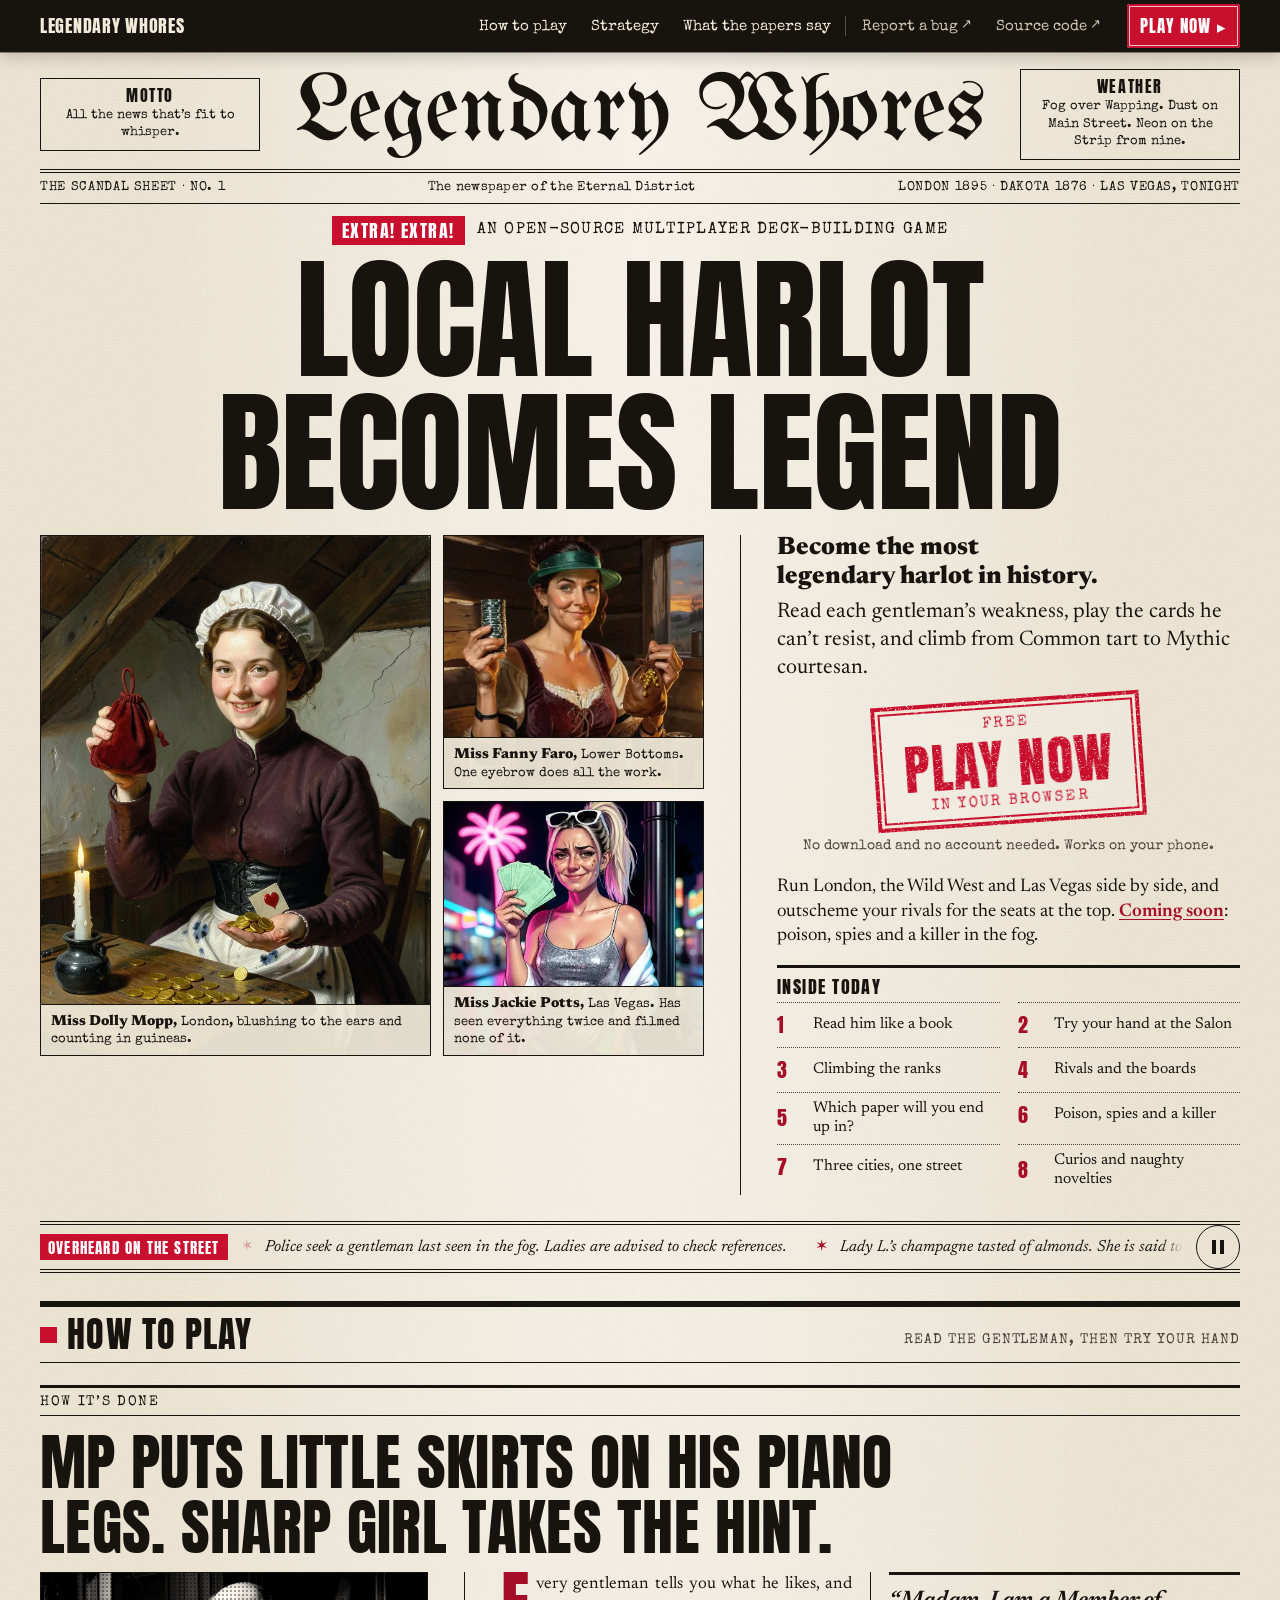
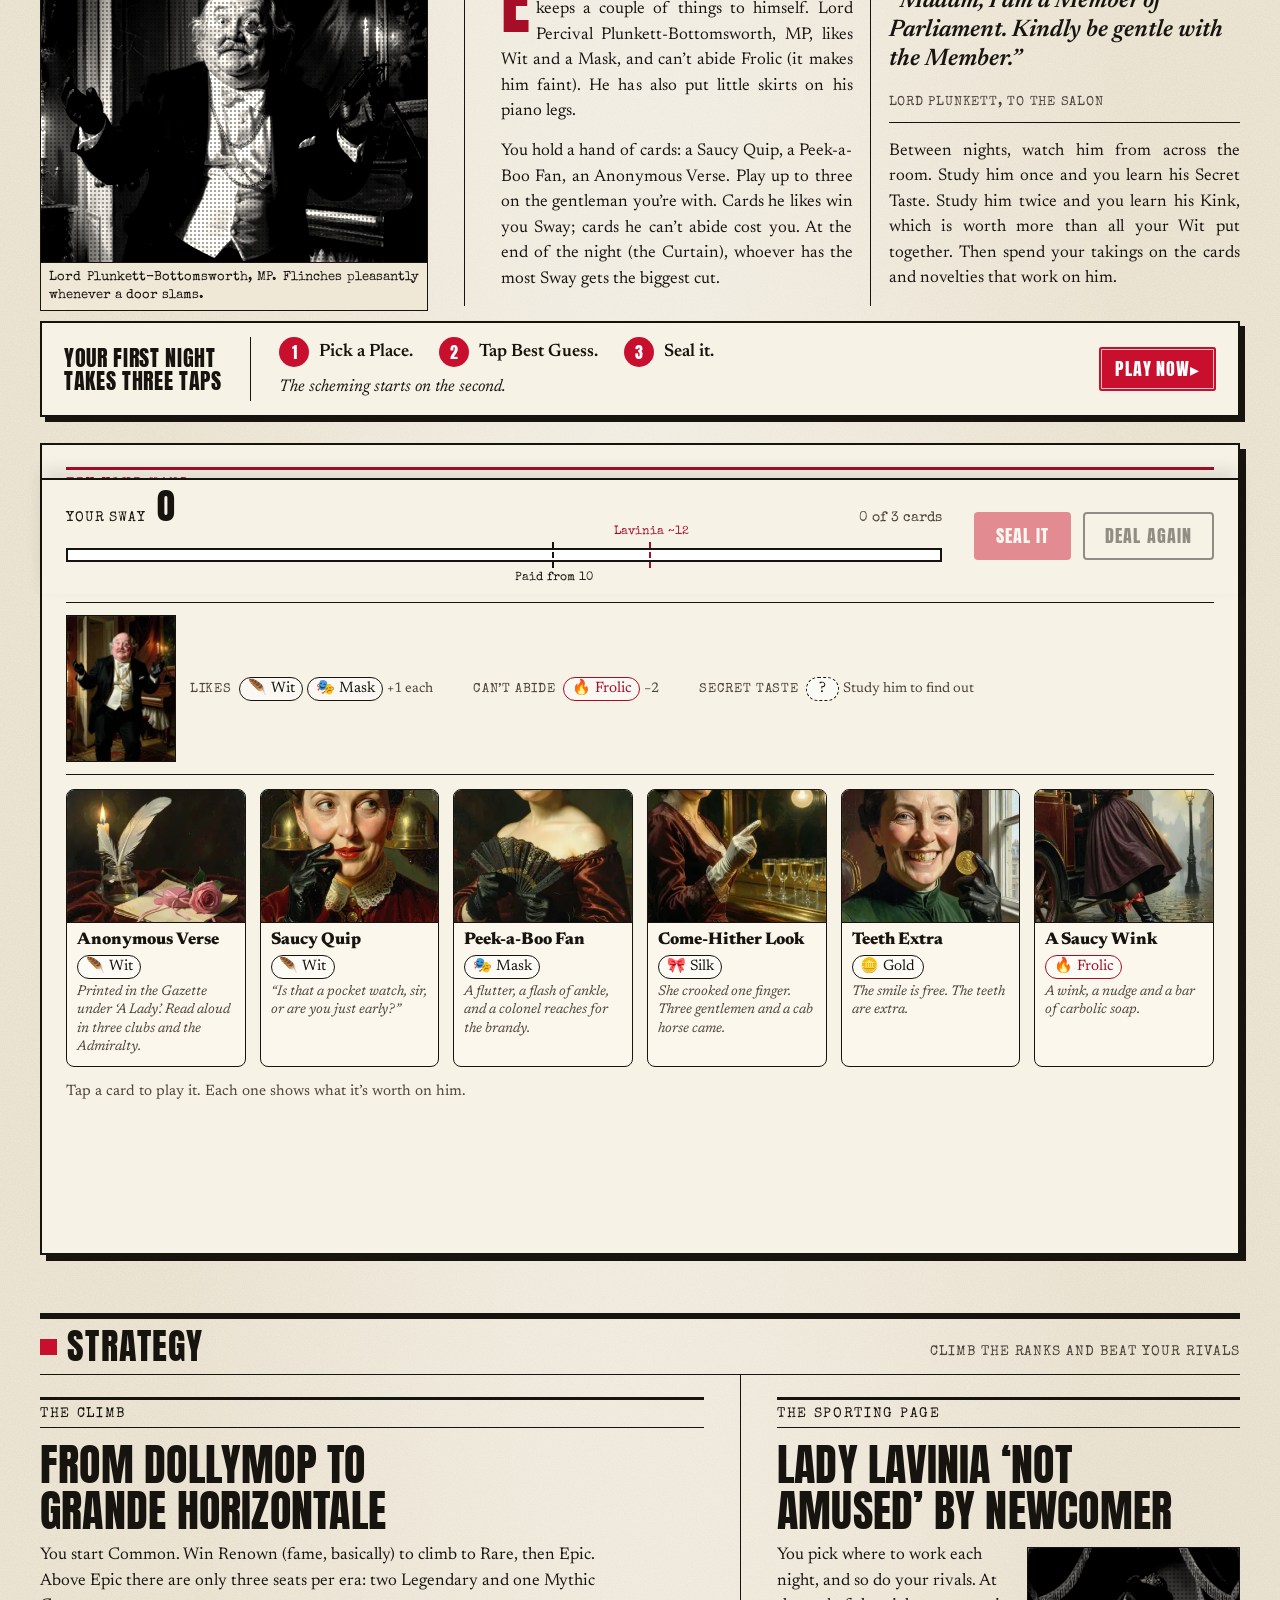
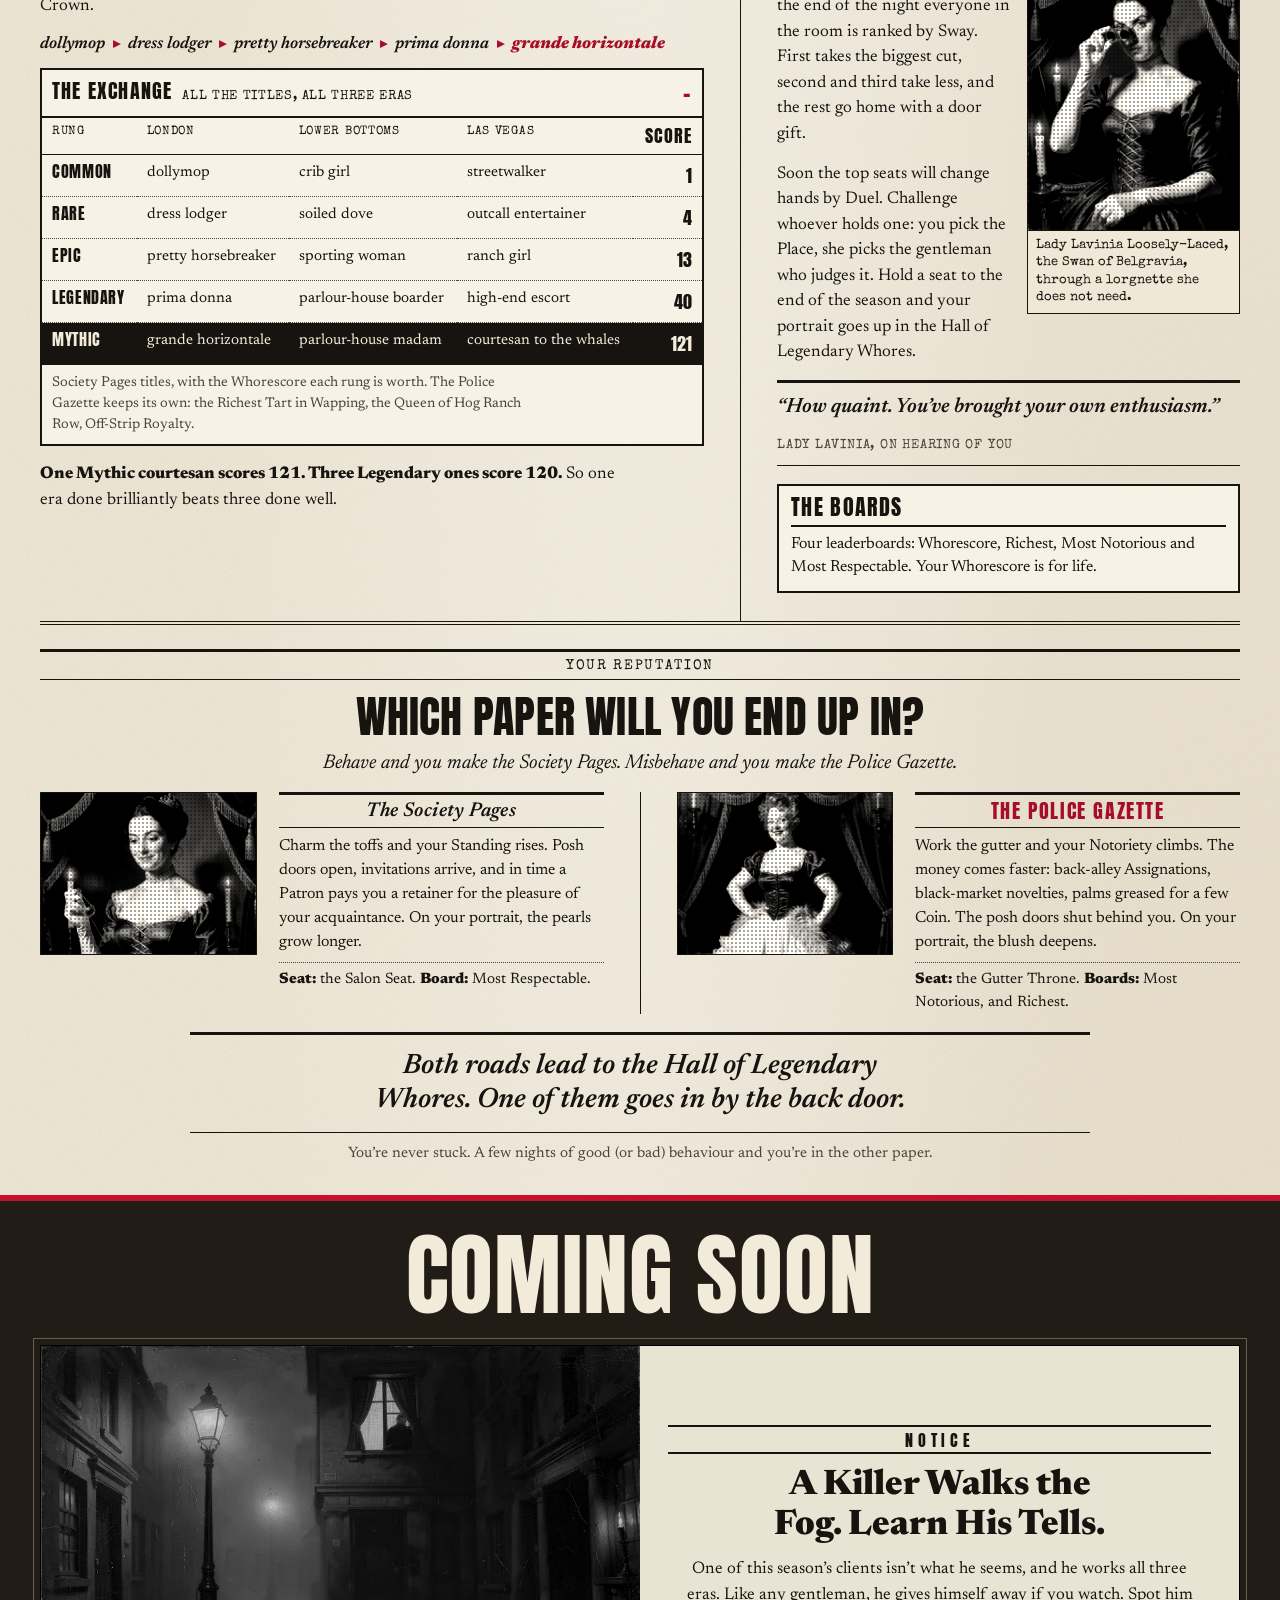
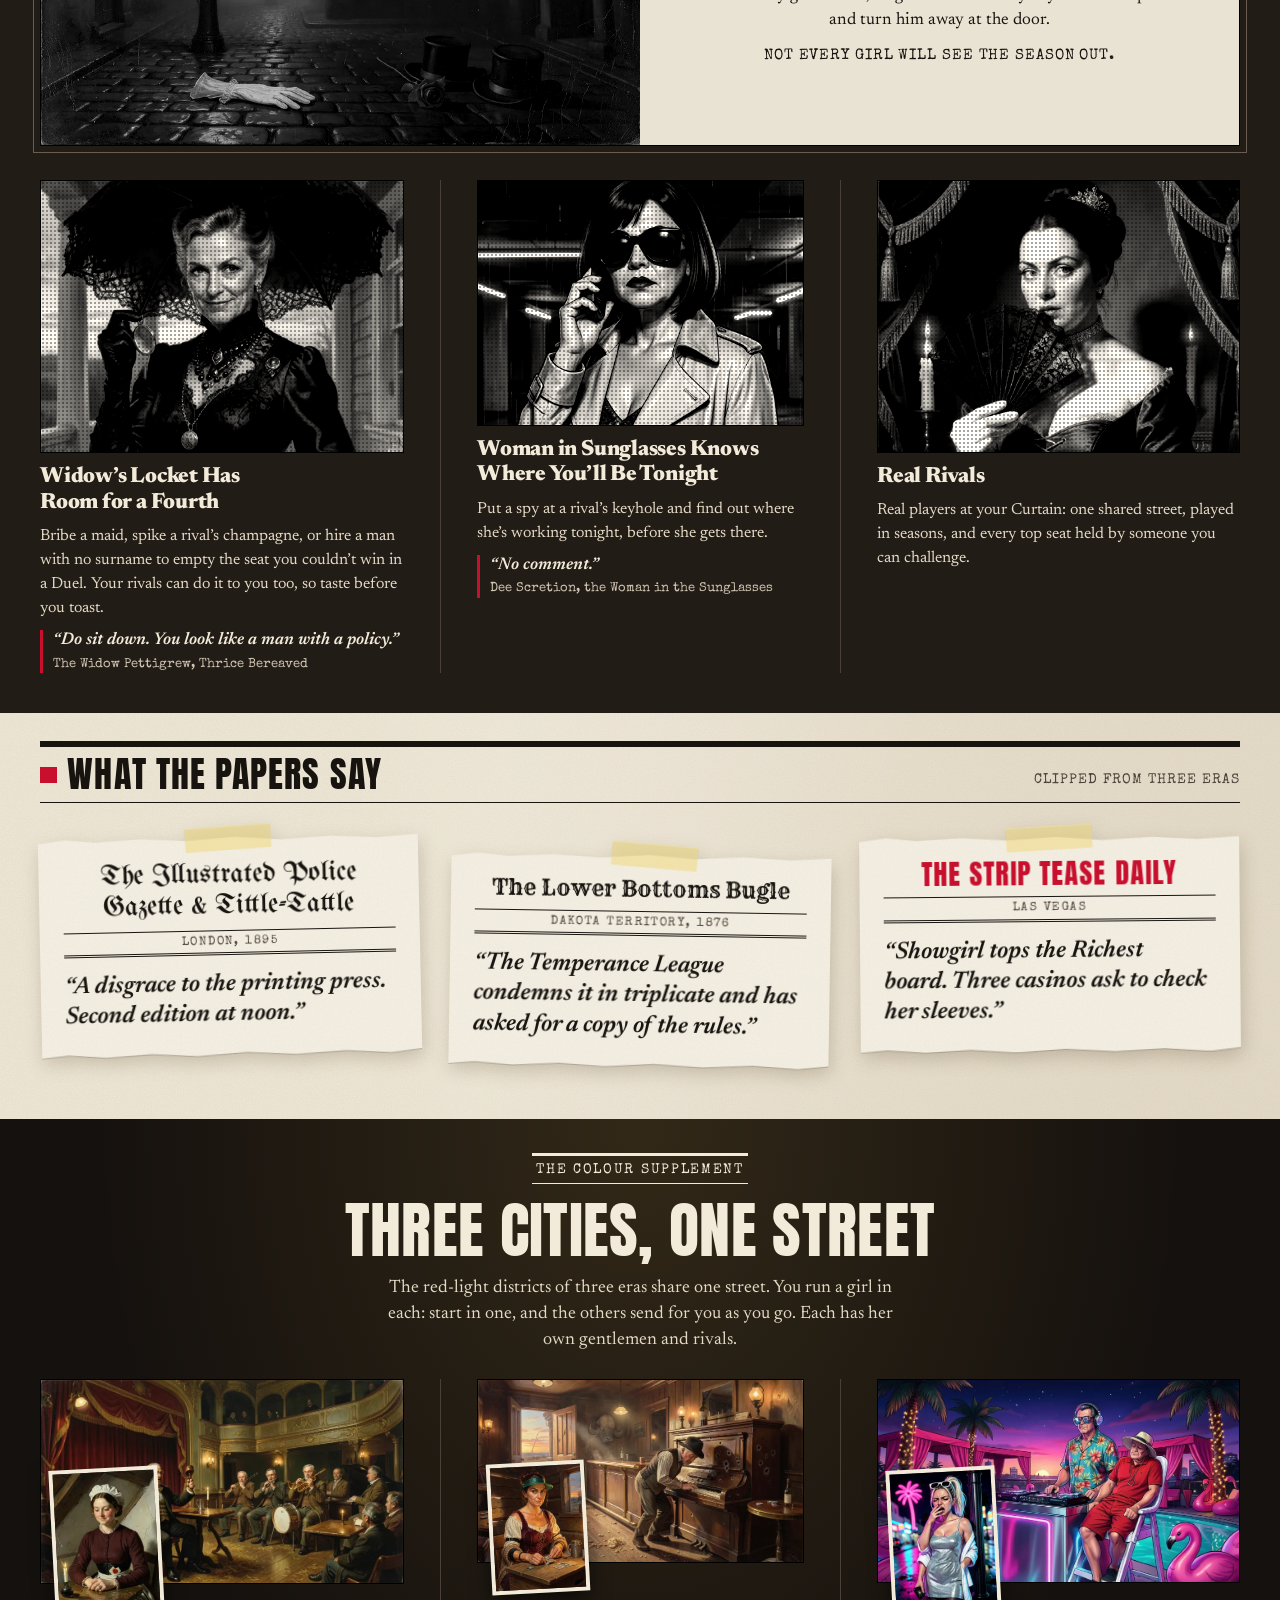
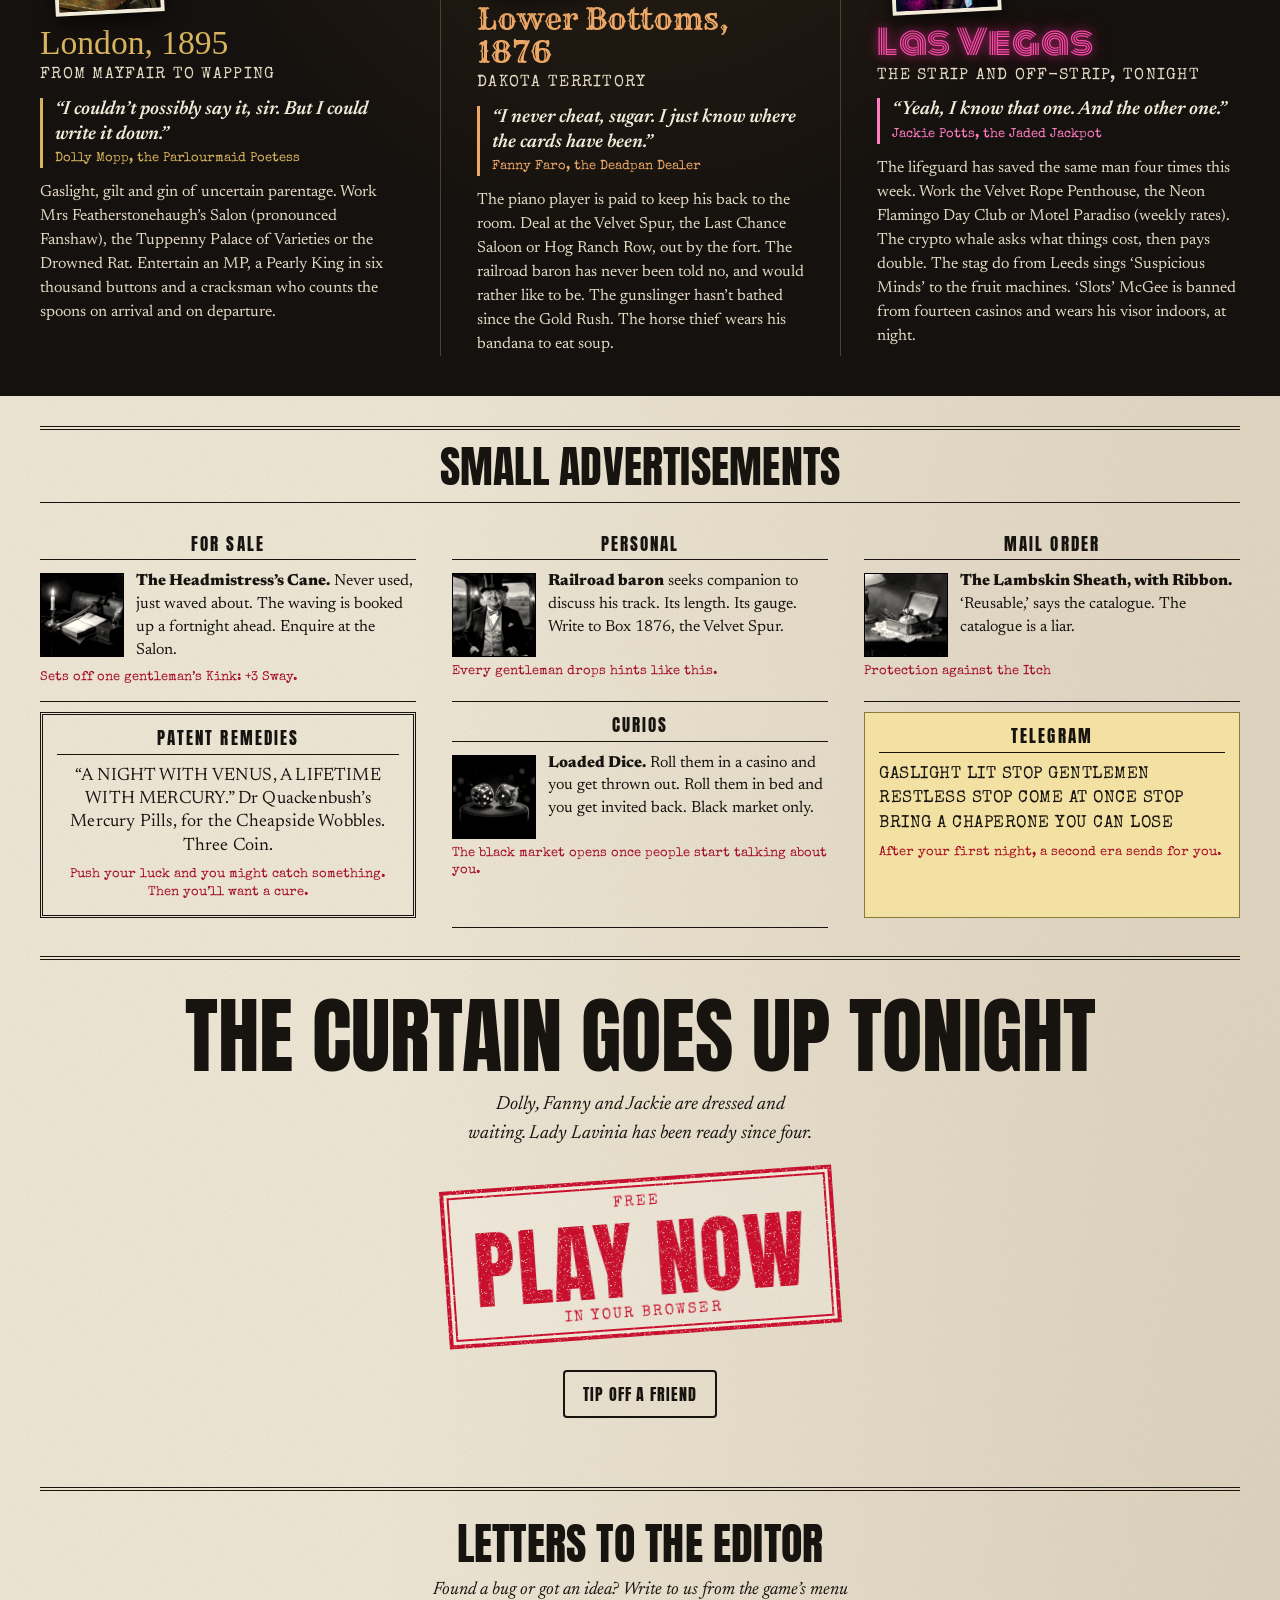
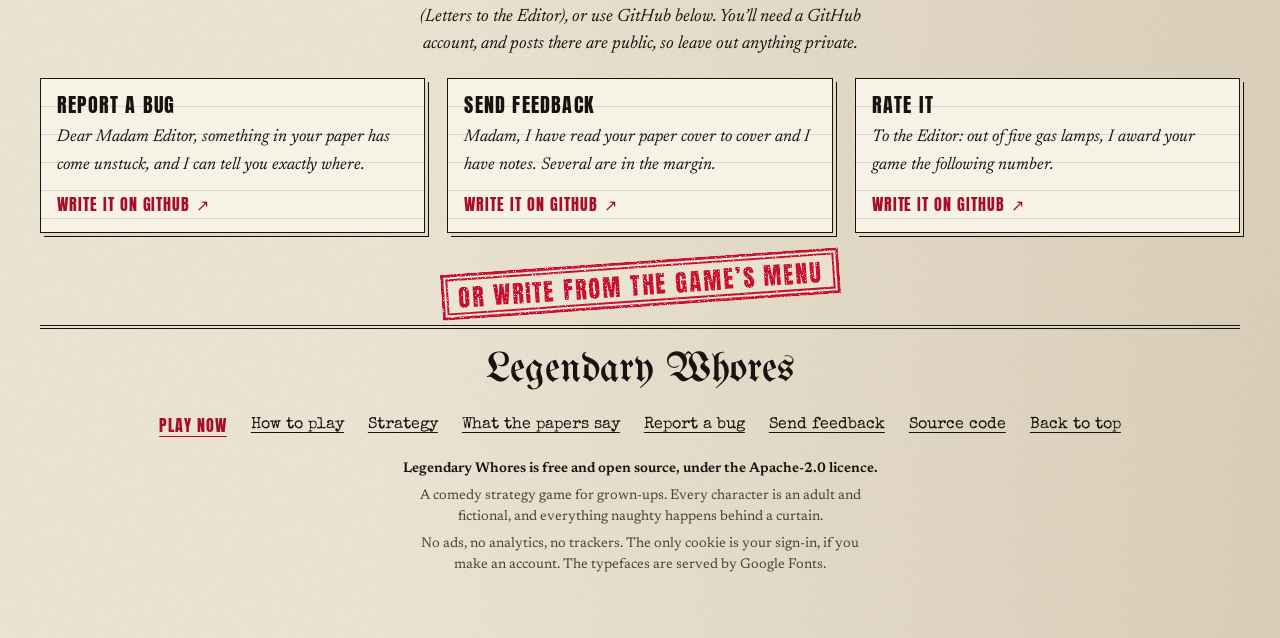
==== commit 457aed65: "Rewrite the landing page in plain words and quote the game as it is now The front page used newspape" ====
--- a/site/index.html
+++ b/site/index.html
@@ -92,11 +92,11 @@
 
       <div class="stamp-wrap">
         <a class="stamp" href="/game/" id="hero-cta">
-          <span class="stamp-top">Stop the presses</span>
+          <span class="stamp-top">Free</span>
           <span class="stamp-main">Play now</span>
           <span class="stamp-bot">in your browser</span>
         </a>
-        <p class="stamp-note">No download. No sign-up. Built for your phone.</p>
+        <p class="stamp-note">No download and no account needed. Works on your phone.</p>
       </div>
     </div>
 
@@ -117,18 +117,18 @@
     </figure>
 
     <div class="splash-more">
-      <p class="standfirst standfirst--more">Run London, the Wild West and Las Vegas side by side, and outscheme your rivals for the seats at the top. <a href="#next">In the next edition</a>: poison, spies and a killer in the fog.</p>
+      <p class="standfirst standfirst--more">Run London, the Wild West and Las Vegas side by side, and outscheme your rivals for the seats at the top. <a href="#next">Coming soon</a>: poison, spies and a killer in the fog.</p>
 
       <nav class="inside" aria-label="Inside this edition">
         <p class="inside-h">Inside today</p>
         <ol>
           <li><a href="#reading">Read him like a book</a></li>
           <li><a href="#hand">Try your hand at the Salon</a></li>
-          <li><a href="#ladder">Dollymop to Mythic courtesan</a></li>
-          <li><a href="#rivals">Rivals, Duels and the Hall</a></li>
-          <li><a href="#roads">Society Pages or Police Gazette?</a></li>
+          <li><a href="#ladder">Climbing the ranks</a></li>
+          <li><a href="#rivals">Rivals and the boards</a></li>
+          <li><a href="#roads">Which paper will you end up in?</a></li>
           <li><a href="#next">Poison, spies and a killer</a></li>
-          <li><a href="#eras"><span>Three eras, one street <i>(in colour)</i></span></a></li>
+          <li><a href="#eras">Three cities, one street</a></li>
           <li><a href="#ads">Curios and naughty novelties</a></li>
         </ol>
       </nav>
@@ -136,32 +136,32 @@
   </div>
 </section>
 
-<!-- ============================== STOP PRESS ============================== -->
-<div class="ticker" id="ticker" role="region" aria-label="Stop press: district gossip">
-  <span class="ticker-tag">Stop press</span>
+<!-- ============================== OVERHEARD ON THE STREET ============================== -->
+<div class="ticker" id="ticker" role="region" aria-label="Overheard on the street: gossip">
+  <span class="ticker-tag">Overheard on the street</span>
   <div class="ticker-window">
     <ul class="ticker-track">
       <li>Police seek a gentleman last seen in the fog. Ladies are advised to check references.</li>
       <li>Lady L.’s champagne tasted of almonds. She is said to be furious.</li>
       <li>Arrested at the Drowned Rat: the landlord, the gin and a parrot that knew too much.</li>
-      <li>“For the ledger.” The Velvet Spur’s madam, on buying her second shotgun.</li>
+      <li>The Velvet Spur’s madam buys a second shotgun. “For the late payers.”</li>
       <li>A goat at Hog Ranch Row has been elected sheriff. Turnout was low.</li>
       <li>Chapel of Love, Saturday: vows at 10:02, annulment at 10:15, Elvis giving her away.</li>
-      <li>“Technically, this is a consultation.” Ivy League, law student, to Metro Vice.</li>
+      <li>“Technically, this is a legal consultation.” Ivy League, law student, to the vice squad.</li>
       <li>Crypto whale buys a casino to win his money back from it. Loses the casino.</li>
     </ul>
     <ul class="ticker-track" aria-hidden="true">
       <li>Police seek a gentleman last seen in the fog. Ladies are advised to check references.</li>
       <li>Lady L.’s champagne tasted of almonds. She is said to be furious.</li>
       <li>Arrested at the Drowned Rat: the landlord, the gin and a parrot that knew too much.</li>
-      <li>“For the ledger.” The Velvet Spur’s madam, on buying her second shotgun.</li>
+      <li>The Velvet Spur’s madam buys a second shotgun. “For the late payers.”</li>
       <li>A goat at Hog Ranch Row has been elected sheriff. Turnout was low.</li>
       <li>Chapel of Love, Saturday: vows at 10:02, annulment at 10:15, Elvis giving her away.</li>
-      <li>“Technically, this is a consultation.” Ivy League, law student, to Metro Vice.</li>
+      <li>“Technically, this is a legal consultation.” Ivy League, law student, to the vice squad.</li>
       <li>Crypto whale buys a casino to win his money back from it. Loses the casino.</li>
     </ul>
   </div>
-  <button class="ticker-toggle" type="button" id="ticker-toggle" aria-pressed="false" aria-label="Pause the stop press" hidden><span aria-hidden="true"></span></button>
+  <button class="ticker-toggle" type="button" id="ticker-toggle" aria-pressed="false" aria-label="Pause the gossip" hidden><span aria-hidden="true"></span></button>
 </div>
 
 <!-- ============================== HOW TO PLAY ============================== -->
@@ -175,7 +175,6 @@
     <article class="story story--lead" id="reading" aria-labelledby="reading-h">
       <p class="label">How it’s done</p>
       <h3 id="reading-h" class="hed hed--xl">MP Puts Little Skirts on His Piano Legs. Sharp Girl Takes the Hint.</h3>
-      <p class="byline">From our Society correspondent, Mayfair</p>
 
       <div class="story-body">
         <figure class="ht inset inset--right">
@@ -183,13 +182,13 @@
           <figcaption>Lord Plunkett-Bottomsworth, MP. Flinches pleasantly whenever a door slams.</figcaption>
         </figure>
         <div class="story-text">
-          <p class="dropcap">A gentleman in the District wears his tastes on his calling card and keeps one more under his hat. Lord Percival Plunkett-Bottomsworth, MP, likes Wit and a Mask. Frolic makes him faint. He has also put little skirts on his piano legs. Make a note of that.</p>
-          <p>You hold a hand of cards: a Saucy Quip, a Peek-a-Boo Fan, an anonymous verse. Play up to three on the gentleman you’re entertaining. Cards that suit him win you Sway; cards he can’t abide cost you. When the Curtain falls, the highest Sway is paid first.</p>
+          <p class="dropcap">Every gentleman tells you what he likes, and keeps a couple of things to himself. Lord Percival Plunkett-Bottomsworth, MP, likes Wit and a Mask, and can’t abide Frolic (it makes him faint). He has also put little skirts on his piano legs.</p>
+          <p>You hold a hand of cards: a Saucy Quip, a Peek-a-Boo Fan, an Anonymous Verse. Play up to three on the gentleman you’re with. Cards he likes win you Sway; cards he can’t abide cost you. At the end of the night (the Curtain), whoever has the most Sway gets the biggest cut.</p>
           <blockquote class="pull">
             <p>“Madam, I am a Member of Parliament. Kindly be gentle with the Member.”</p>
             <footer>Lord Plunkett, to the Salon</footer>
           </blockquote>
-          <p>Between nights, watch him from across the room. Study him once and you learn his Secret Taste. Study him twice and you learn his Kink, which is worth more than all your Wit put together. Spend your takings on the cards and curios that charm him, and build a deck no rival can match.</p>
+          <p>Between nights, watch him from across the room. Study him once and you learn his Secret Taste. Study him twice and you learn his Kink, which is worth more than all your Wit put together. Then spend your takings on the cards and novelties that work on him.</p>
         </div>
       </div>
     </article>
@@ -200,7 +199,7 @@
         <ol class="first-steps">
           <li>Pick a Place.</li>
           <li>Tap Best Guess.</li>
-          <li>Seal it with wax.</li>
+          <li>Seal it.</li>
         </ol>
         <p class="first-foot">The scheming starts on the second.</p>
         <a class="first-go" href="/game/">Play now <span aria-hidden="true">▸</span></a>
@@ -212,7 +211,7 @@
       <div class="hand-head">
         <p class="label label--red">Try your hand</p>
         <h3 id="hand-h" class="hed hed--m">His Lordship is at the Salon tonight</h3>
-        <p class="hand-intro">You are Dolly Mopp, a shy Bluestocking, and he is weak for one (+2). Reach 10 Sway to be paid at all. Lady Lavinia is expected with about 12. <b>Pick up to three cards.</b></p>
+        <p class="hand-intro">You’re Dolly Mopp, a shy Bluestocking (the bookish type), and he has a soft spot for those: +2 Sway. Get 10 Sway to be paid at all. Your rival, Lady Lavinia, will score about 12. <b>Pick up to three cards.</b></p>
       </div>
 
       <div class="hand-gent">
@@ -236,7 +235,7 @@
           <img src="landing/assets/card-quip.webp" srcset="landing/assets/card-quip-320.webp 320w, landing/assets/card-quip.webp 480w" sizes="(min-width: 1000px) 220px, (min-width: 560px) 30vw, 46vw" width="480" height="480" loading="lazy" alt="">
           <span class="card-name">Saucy Quip</span>
           <span class="card-meta"><span class="art">🪶 Wit</span></span>
-          <span class="card-flav">“Is that a pocket watch, sir, or are you merely punctual?”</span>
+          <span class="card-flav">“Is that a pocket watch, sir, or are you just early?”</span>
           <span class="card-score" aria-hidden="true"></span>
         </button></li>
         <li><button class="card" type="button" data-card="fan" aria-pressed="false" disabled>
@@ -264,7 +263,7 @@
           <img src="landing/assets/card-wink.webp" srcset="landing/assets/card-wink-320.webp 320w, landing/assets/card-wink.webp 480w" sizes="(min-width: 1000px) 220px, (min-width: 560px) 30vw, 46vw" width="480" height="480" loading="lazy" alt="">
           <span class="card-name">A Saucy Wink</span>
           <span class="card-meta"><span class="art art--bad">🔥 Frolic</span></span>
-          <span class="card-flav">A wink, a nudge and a bar of carbolic.</span>
+          <span class="card-flav">A wink, a nudge and a bar of carbolic soap.</span>
           <span class="card-score" aria-hidden="true"></span>
         </button></li>
       </ul>
@@ -284,14 +283,14 @@
           </div>
         </div>
         <div class="hand-actions">
-          <button class="btn btn--ink" type="button" id="seal" disabled>Seal it with wax</button>
+          <button class="btn btn--ink" type="button" id="seal" disabled>Seal it</button>
           <button class="btn btn--ghost" type="button" id="redeal" disabled>Deal again</button>
         </div>
       </div>
 
       <div class="verdict" id="verdict" tabindex="-1" hidden></div>
 
-      <p class="no-js-note">A best play: Anonymous Verse, Saucy Quip and the Come-Hither Look. That’s 14 Sway with his weakness for a Bluestocking, one point you couldn’t see (he has a Secret Taste for Silk), and Lady Lavinia goes home second. Lord Plunkett has fainted. His valet says it is the good kind.</p>
+      <p class="no-js-note">A best play: Anonymous Verse, Saucy Quip and the Come-Hither Look. That’s 14 Sway with his weakness for a Bluestocking, one point you couldn’t see (he has a Secret Taste for Silk), and Lady Lavinia goes home second. Lord Plunkett has fainted. His valet says it’s the good kind.</p>
     </section>
   </div>
 </section>
@@ -300,15 +299,14 @@
 <section class="sect" id="strategy" aria-labelledby="strategy-h" tabindex="-1">
   <div class="flag">
     <h2 class="flag-name" id="strategy-h">Strategy</h2>
-    <p class="flag-note">Climb the titles, take a seat, pick a road</p>
+    <p class="flag-note">Climb the ranks and beat your rivals</p>
   </div>
 
   <div class="strat-grid">
     <article class="story" id="ladder" aria-labelledby="ladder-h">
       <p class="label">The climb</p>
       <h3 id="ladder-h" class="hed hed--l">From Dollymop to Grande Horizontale</h3>
-      <p class="byline">Our City editor on the price of a reputation</p>
-      <p>You start Common. Win Renown, the District’s word for fame, and climb to Rare, then Epic. Above Epic there are only seats: two Legendary seats and one Mythic Crown in each era.</p>
+      <p>You start Common. Win Renown (fame, basically) to climb to Rare, then Epic. Above Epic there are only three seats per era: two Legendary and one Mythic Crown.</p>
 
       <p class="rungs" aria-label="The London titles, from Common to Mythic"><span>dollymop</span> <span>dress lodger</span> <span>pretty horsebreaker</span> <span>prima donna</span> <b>grande horizontale</b></p>
 
@@ -326,10 +324,10 @@
             <tr class="mythic"><th scope="row">Mythic</th><td data-l="London">grande horizontale</td><td data-l="Lower Bottoms">parlour-house madam</td><td data-l="Las Vegas">courtesan to the whales</td><td class="num" data-l="Whorescore">121</td></tr>
           </tbody>
         </table>
-        <p class="exchange-note">High Road titles, with the Whorescore each rung is worth. The Low Road keeps its own: the Richest Tart in Wapping, the Queen of Hog Ranch Row, Off-Strip Royalty.</p>
+        <p class="exchange-note">Society Pages titles, with the Whorescore each rung is worth. The Police Gazette keeps its own: the Richest Tart in Wapping, the Queen of Hog Ranch Row, Off-Strip Royalty.</p>
       </details>
 
-      <p class="kicker-line"><b>One Mythic courtesan scores 121. Three Legendary ones score 120.</b> The arithmetic is deliberate: master one era and you outrank a dabbler in all three.</p>
+      <p class="kicker-line"><b>One Mythic courtesan scores 121. Three Legendary ones score 120.</b> So one era done brilliantly beats three done well.</p>
     </article>
 
     <article class="story" id="rivals" aria-labelledby="rivals-h">
@@ -339,32 +337,31 @@
         <img src="landing/assets/ht-lavinia-disdain.webp" width="450" height="600" loading="lazy" alt="Lady Lavinia peers down her nose through a lorgnette.">
         <figcaption>Lady Lavinia Loosely-Laced, the Swan of Belgravia, through a lorgnette she does not need.</figcaption>
       </figure>
-      <p>The District is shared, and so is the Curtain. You choose your Place for the night; so do your rivals. When the Curtain falls, the room is ranked. First takes the lion’s share, second and third take less, and the rest go home with a door gift.</p>
-      <p>When the arena opens, players hold the seats, not the house, and they change hands by Duel. Challenge whoever holds one: you pick the Place, she picks the gentleman who judges it. Hold a seat to season’s end and your portrait hangs in the Hall of Legendary Whores. Take the Mythic Crown and you hang higher. Gutter Throne holders hang in the Rogues’ Gallery, which has the better parties.</p>
+      <p>You pick where to work each night, and so do your rivals. At the end of the night everyone in the room is ranked by Sway. First takes the biggest cut, second and third take less, and the rest go home with a door gift.</p>
+      <p>Soon the top seats will change hands by Duel. Challenge whoever holds one: you pick the Place, she picks the gentleman who judges it. Hold a seat to the end of the season and your portrait goes up in the Hall of Legendary Whores.</p>
       <blockquote class="pull pull--small">
         <p>“How quaint. You’ve brought your own enthusiasm.”</p>
         <footer>Lady Lavinia, on hearing of you</footer>
       </blockquote>
 
       <div class="boards">
-        <p class="boards-h">The Boards <span>Opening with the arena</span></p>
-        <p class="boards-line">Four leaderboards: Whorescore, Richest, Most Notorious and Most Respectable. Your Whorescore is for life and follows you from season to season.</p>
+        <p class="boards-h">The Boards</p>
+        <p class="boards-line">Four leaderboards: Whorescore, Richest, Most Notorious and Most Respectable. Your Whorescore is for life.</p>
       </div>
     </article>
   </div>
 
   <article class="story story--roads" id="roads" aria-labelledby="roads-h">
-    <p class="label">Your road</p>
-    <h3 id="roads-h" class="hed hed--l">Society Pages or Police Gazette?</h3>
-    <p class="deck">Two roads to the top. One is lit by chandeliers, the other by a police lantern.</p>
+    <p class="label">Your reputation</p>
+    <h3 id="roads-h" class="hed hed--l">Which Paper Will You End Up In?</h3>
+    <p class="deck">Behave and you make the Society Pages. Misbehave and you make the Police Gazette.</p>
 
     <div class="roads">
       <section class="road road--high" aria-labelledby="high-h">
         <figure class="ht">
           <img src="landing/assets/ht-lavinia-pleased.webp" width="480" height="640" loading="lazy" alt="Lady Lavinia in a blue silk gown and long white gloves, smiling at a compliment.">
         </figure>
-        <p class="road-paper">The Society Pages</p>
-        <h4 id="high-h" class="hed hed--s">The High Road</h4>
+        <h4 id="high-h" class="road-paper">The Society Pages</h4>
         <p>Charm the toffs and your Standing rises. Posh doors open, invitations arrive, and in time a Patron pays you a retainer for the pleasure of your acquaintance. On your portrait, the pearls grow longer.</p>
         <p class="road-top"><b>Seat:</b> the Salon Seat. <b>Board:</b> Most Respectable.</p>
       </section>
@@ -372,22 +369,20 @@
         <figure class="ht">
           <img src="landing/assets/ht-bess.webp" width="480" height="640" loading="lazy" alt="Bess Bunbury, the Can-Can Queen of Lambeth, hands on hips in a frilled red-and-white costume on a music-hall stage.">
         </figure>
-        <p class="road-paper">The Police Gazette</p>
-        <h4 id="low-h" class="hed hed--s">The Low Road</h4>
+        <h4 id="low-h" class="road-paper">The Police Gazette</h4>
         <p>Work the gutter and your Notoriety climbs. The money comes faster: back-alley Assignations, black-market novelties, palms greased for a few Coin. The posh doors shut behind you. On your portrait, the blush deepens.</p>
         <p class="road-top"><b>Seat:</b> the Gutter Throne. <b>Boards:</b> Most Notorious, and Richest.</p>
       </section>
     </div>
 
     <p class="roads-line">Both roads lead to the Hall of Legendary Whores. One of them goes in by the back door.</p>
-    <p class="small">Change roads whenever you like. It takes a few nights’ work, not a menu.</p>
+    <p class="small">You’re never stuck. A few nights of good (or bad) behaviour and you’re in the other paper.</p>
   </article>
 
-  <!-- the Next Edition: everything below is set in type but not yet in the game -->
+  <!-- Coming soon: everything below is not in the game yet -->
   <section class="next" id="next" aria-labelledby="next-h">
     <div class="next-head">
-      <h3 id="next-h" class="next-title">In the Next Edition</h3>
-      <p class="next-sub">Set in type. Going to press very soon.</p>
+      <h3 id="next-h" class="next-title">Coming Soon</h3>
     </div>
 
     <div class="next-grid">
@@ -398,7 +393,7 @@
         <div class="notice-body">
           <p class="notice-label">Notice</p>
           <h4 class="notice-h">A Killer Walks the Fog. Learn His Tells.</h4>
-          <p>One of this season’s clients is not what he seems. He works all three eras and he chooses carefully. Like any gentleman, he gives himself away if you watch. Trust your Intuition and turn him away at the door.</p>
+          <p>One of this season’s clients isn’t what he seems, and he works all three eras. Like any gentleman, he gives himself away if you watch. Spot him and turn him away at the door.</p>
           <p class="notice-foot">Not every girl will see the season out.</p>
         </div>
       </article>
@@ -408,7 +403,7 @@
           <img src="landing/assets/ht-widow.webp" width="480" height="640" loading="lazy" alt="The Widow Pettigrew in black lace under a black parasol, smiling thinly.">
         </figure>
         <h4 class="hed hed--s">Widow’s Locket Has Room for a Fourth</h4>
-        <p>Plots come to the District. Bribe a maid, lace a rival’s champagne, or hire a man with no surname to empty the seat you couldn’t win in a Duel. Your rivals can do the same to you, so taste before you toast.</p>
+        <p>Bribe a maid, spike a rival’s champagne, or hire a man with no surname to empty the seat you couldn’t win in a Duel. Your rivals can do it to you too, so taste before you toast.</p>
         <p class="said">“Do sit down. You look like a man with a policy.” <span>The Widow Pettigrew, Thrice Bereaved</span></p>
       </article>
 
@@ -416,8 +411,8 @@
         <figure class="ht ht--dark">
           <img src="landing/assets/ht-dee.webp" width="480" height="640" loading="lazy" alt="Dee Scretion in a trench coat and huge sunglasses, talking into a phone.">
         </figure>
-        <h4 class="hed hed--s">Woman in Sunglasses Has Read Your Rota</h4>
-        <p>Put a spy at a rival’s keyhole. Learn where she works tonight before she gets there, buy her secrets and sell yours dearer.</p>
+        <h4 class="hed hed--s">Woman in Sunglasses Knows Where You’ll Be Tonight</h4>
+        <p>Put a spy at a rival’s keyhole and find out where she’s working tonight, before she gets there.</p>
         <p class="said">“No comment.” <span>Dee Scretion, the Woman in the Sunglasses</span></p>
       </article>
 
@@ -425,8 +420,8 @@
         <figure class="ht ht--dark">
           <img src="landing/assets/ht-lavinia-scheme.webp" width="480" height="640" loading="lazy" alt="Lady Lavinia hides her smile behind a black lace fan.">
         </figure>
-        <h4 class="hed hed--s">The Arena Opens</h4>
-        <p>Accounts first, then real rivals at your Curtain: one shared District, played in seasons, with every seat held by a player who can be challenged for it.</p>
+        <h4 class="hed hed--s">Real Rivals</h4>
+        <p>Real players at your Curtain: one shared street, played in seasons, and every top seat held by someone you can challenge.</p>
       </article>
     </div>
   </section>
@@ -459,7 +454,6 @@
       </figure>
     </li>
   </ul>
-  <p class="papers-note">Quotes from the game’s own newspapers. The reporters are fictional.</p>
 </section>
 
 <!-- ============================== COLOUR SUPPLEMENT ============================== -->
@@ -467,7 +461,7 @@
   <div class="supp-head">
     <p class="label label--cream">The Colour Supplement</p>
     <h2 id="eras-h" class="hed hed--xl">Three Cities, One Street</h2>
-    <p class="supp-intro">In the Eternal District, the red-light quarters of three eras share one street. Run a courtesan in each. They never compete with one another, and each era keeps its own clock, its own rivals and its own gentlemen.</p>
+    <p class="supp-intro">The red-light districts of three eras share one street. You run a girl in each: start in one, and the others send for you as you go. Each has her own gentlemen and rivals.</p>
   </div>
 
   <div class="eras">
@@ -490,7 +484,7 @@
       <h3 class="era-name">Lower Bottoms, 1876</h3>
       <p class="era-sub">Dakota Territory</p>
       <blockquote class="era-quote"><p>“I never cheat, sugar. I just know where the cards have been.”</p><footer>Fanny Faro, the Deadpan Dealer</footer></blockquote>
-      <p>Swing doors, rotgut and a piano player paid to keep his back to the room. <span class="era-more">Deal at the Velvet Spur, the Last Chance Saloon or Hog Ranch Row, out by the fort. </span>The railroad baron has never been told no, and would rather like to be. The gunslinger hasn’t bathed since the Gold Rush. <span class="era-more">The horse thief wears his bandana to eat soup.</span></p>
+      <p>The piano player is paid to keep his back to the room. <span class="era-more">Deal at the Velvet Spur, the Last Chance Saloon or Hog Ranch Row, out by the fort. </span>The railroad baron has never been told no, and would rather like to be. The gunslinger hasn’t bathed since the Gold Rush. <span class="era-more">The horse thief wears his bandana to eat soup.</span></p>
     </article>
 
     <article class="era era--vg">
@@ -501,7 +495,7 @@
       <h3 class="era-name">Las Vegas</h3>
       <p class="era-sub">The Strip and Off-Strip, tonight</p>
       <blockquote class="era-quote"><p>“Yeah, I know that one. And the other one.”</p><footer>Jackie Potts, the Jaded Jackpot</footer></blockquote>
-      <p>Neon, bottle service and a lifeguard who has saved the same man four times this week. <span class="era-more">Work the Velvet Rope Penthouse, the Neon Flamingo Day Club or Motel Paradiso (weekly rates). </span>The crypto whale asks what things cost, then pays double. The stag do from Leeds sings ‘Suspicious Minds’ to the fruit machines. <span class="era-more">‘Slots’ McGee is banned from fourteen casinos and wears his visor indoors, at night.</span></p>
+      <p>The lifeguard has saved the same man four times this week. <span class="era-more">Work the Velvet Rope Penthouse, the Neon Flamingo Day Club or Motel Paradiso (weekly rates). </span>The crypto whale asks what things cost, then pays double. The stag do from Leeds sings ‘Suspicious Minds’ to the fruit machines. <span class="era-more">‘Slots’ McGee is banned from fourteen casinos and wears his visor indoors, at night.</span></p>
     </article>
   </div>
 </section>
@@ -510,28 +504,21 @@
 <section class="ads" id="ads" aria-labelledby="ads-h">
   <div class="ads-head">
     <h2 id="ads-h" class="hed hed--l">Small Advertisements</h2>
-    <p class="ads-sub">All of them in the game, or going to press.</p>
   </div>
 
   <div class="ads-grid">
-    <article class="ad ad--boxed">
-      <h3 class="ad-cat">Situations vacant</h3>
-      <p class="ad-copy ad-copy--big">LEGENDARY SEATS, two per era. MYTHIC CROWNS, one per era. Current holders may be challenged. Apply in person, with a deck.</p>
-      <p class="ad-tag ad-tag--next">Seats, Duels and the Crown</p>
-    </article>
-
     <article class="ad">
       <h3 class="ad-cat">For sale</h3>
       <img class="ad-pic" src="landing/assets/th-cane.webp" width="168" height="168" loading="lazy" alt="A cane laid across a leather-bound book by candlelight.">
-      <p class="ad-copy"><b>The Headmistress’s Cane.</b> Never used, merely brandished, and the brandishing is booked a fortnight ahead. Enquire at the Salon.</p>
-      <p class="ad-tag">Novelties: the right one sets off his Kink, +3 Sway</p>
+      <p class="ad-copy"><b>The Headmistress’s Cane.</b> Never used, just waved about. The waving is booked up a fortnight ahead. Enquire at the Salon.</p>
+      <p class="ad-tag">Sets off one gentleman’s Kink: +3 Sway.</p>
     </article>
 
     <article class="ad">
       <h3 class="ad-cat">Personal</h3>
       <img class="ad-pic" src="landing/assets/th-vanderbucks.webp" width="168" height="168" loading="lazy" alt="Cornelius Vanderbucks, a railroad baron in a top hat, beaming beside a model locomotive.">
       <p class="ad-copy"><b>Railroad baron</b> seeks companion to discuss his track. Its length. Its gauge. Write to Box 1876, the Velvet Spur.</p>
-      <p class="ad-tag">Gentlemen drop clues in their Tells</p>
+      <p class="ad-tag">Every gentleman drops hints like this.</p>
     </article>
 
     <article class="ad">
@@ -544,34 +531,20 @@
     <article class="ad ad--boxed">
       <h3 class="ad-cat">Patent remedies</h3>
       <p class="ad-copy ad-copy--big">“A NIGHT WITH VENUS, A LIFETIME WITH MERCURY.” Dr Quackenbush’s Mercury Pills, for the Cheapside Wobbles. Three Coin.</p>
-      <p class="ad-tag">Afflictions and quack cures: push your luck</p>
+      <p class="ad-tag">Push your luck and you might catch something. Then you’ll want a cure.</p>
     </article>
 
     <article class="ad">
       <h3 class="ad-cat">Curios</h3>
       <img class="ad-pic" src="landing/assets/th-dice.webp" width="168" height="168" loading="lazy" alt="Two red dice on a green baize pedestal under neon.">
-      <p class="ad-copy"><b>Loaded Dice.</b> Roll a seven at the casino and you’re thrown out. Roll it elsewhere and you’re thrown a party. Black market only.</p>
-      <p class="ad-tag">The black market opens on the Low Road</p>
-    </article>
-
-    <article class="ad">
-      <h3 class="ad-cat">Wanted</h3>
-      <img class="ad-pic" src="landing/assets/th-chapel.webp" width="168" height="168" loading="lazy" alt="A tiny white wedding chapel with a neon heart, a pink convertible parked outside.">
-      <p class="ad-copy"><b>Saucy postcards</b>, nine to collect: the Bathing Machine at Margate, Wanted: For Being Too Handsome, Greetings from the Chapel. Found behind the District’s back doors.</p>
-      <p class="ad-tag">Rummage for coin, gossip and collectibles</p>
+      <p class="ad-copy"><b>Loaded Dice.</b> Roll them in a casino and you get thrown out. Roll them in bed and you get invited back. Black market only.</p>
+      <p class="ad-tag">The black market opens once people start talking about you.</p>
     </article>
 
     <article class="ad ad--telegram ad--wide-only">
       <h3 class="ad-cat">Telegram</h3>
-      <p class="ad-copy">GASLIGHT LIT STOP GENTLEMEN RESTLESS STOP COME AT ONCE STOP BRING GLOVES</p>
-      <p class="ad-tag">After your first night, a second era sends for you</p>
-    </article>
-
-    <article class="ad ad--wide-only">
-      <h3 class="ad-cat">Costumier</h3>
-      <img class="ad-pic" src="landing/assets/th-jumpsuit.webp" width="168" height="168" loading="lazy" alt="A white rhinestone jumpsuit with a cape on a hanger.">
-      <p class="ad-copy">“Thank you. Thank you very much.” <b>The Rhinestone Elvis Jumpsuit:</b> sequins, flares and a cape. Sideburns sold separately.</p>
-      <p class="ad-tag">Each era keeps its own stalls</p>
+      <p class="ad-copy">GASLIGHT LIT STOP GENTLEMEN RESTLESS STOP COME AT ONCE STOP BRING A CHAPERONE YOU CAN LOSE</p>
+      <p class="ad-tag">After your first night, a second era sends for you.</p>
     </article>
   </div>
 </section>
@@ -582,13 +555,13 @@
   <p class="close-copy">Dolly, Fanny and Jackie are dressed and waiting. Lady Lavinia has been ready since four.</p>
   <div class="stamp-wrap stamp-wrap--center">
     <a class="stamp stamp--big" href="/game/" id="close-cta">
-      <span class="stamp-top">Hold the front page</span>
+      <span class="stamp-top">Free</span>
       <span class="stamp-main">Play now</span>
       <span class="stamp-bot">in your browser</span>
     </a>
   </div>
   <div class="share" id="share-box" hidden>
-    <button class="btn btn--ghost share-btn" type="button" id="share">Tip off a friend who’d make Legendary</button>
+    <button class="btn btn--ghost share-btn" type="button" id="share">Tip off a friend</button>
     <p class="share-status" id="share-status" aria-live="polite"></p>
   </div>
 </section>
@@ -596,7 +569,7 @@
 <!-- ============================== LETTERS ============================== -->
 <section class="letters" id="letters" aria-labelledby="letters-h">
   <h2 id="letters-h" class="hed hed--l">Letters to the Editor</h2>
-  <p class="letters-intro">Bugs, bouquets and brickbats, all welcome. Each letter opens one of GitHub’s public issue forms (you’ll need a GitHub sign-in), so leave out passwords and anything private.</p>
+  <p class="letters-intro">Found a bug or got an idea? Write to us from the game’s menu (Letters to the Editor), or use GitHub below. You’ll need a GitHub account, and posts there are public, so leave out anything private.</p>
   <div class="letters-grid">
     <a class="letter" href="https://github.com/mothereal/legendary-whores/issues/new?template=bug_report.yml">
       <span class="letter-subj">Report a bug</span>
@@ -613,7 +586,7 @@
       <span class="letter-body">To the Editor: out of five gas lamps, I award your game the following number.</span>
       <span class="letter-go">Write it on GitHub <span aria-hidden="true">↗</span></span>
     </a>
-    <p class="letters-stamp">An in-game post box arrives with accounts</p>
+    <p class="letters-stamp">Or write from the game’s menu</p>
   </div>
 </section>
 
@@ -634,7 +607,6 @@
   <p class="foot-small foot-oss">Legendary Whores is free and open source, under the Apache-2.0 licence.</p>
   <p class="foot-small">A comedy strategy game for grown-ups. Every character is an adult and fictional, and everything naughty happens behind a curtain.</p>
   <p class="foot-small">No ads, no analytics, no trackers. The only cookie is your sign-in, if you make an account. The typefaces are served by Google Fonts.</p>
-  <p class="foot-small">The Scandal Sheet is printed and published in the Eternal District.</p>
 </footer>
 
 </div>
@@ -655,7 +627,7 @@
     <a class="menu-play" href="/game/"><span>Play now</span> <small>in your browser</small></a>
     <ul class="menu-list">
       <li><a href="#how" data-spy="how"><b>How to play</b> <small>Read him, then try your hand</small></a></li>
-      <li><a href="#strategy" data-spy="strategy"><b>Strategy</b> <small>Titles, rivals, roads and the next edition</small></a></li>
+      <li><a href="#strategy" data-spy="strategy"><b>Strategy</b> <small>Titles, rivals, roads and what’s coming</small></a></li>
       <li><a href="#papers" data-spy="papers"><b>What the papers say</b> <small>Clippings from three eras</small></a></li>
     </ul>
     <ul class="menu-list menu-list--ext">
--- a/site/landing/front-page.css
+++ b/site/landing/front-page.css
@@ -2,8 +2,8 @@
    A broadsheet on the game's desk: one tabloid column on phones, a true multi-column front page from 1000px.
    Faces match the game's house layer (Anton / Newsreader / Special Elite) plus a blackletter nameplate and one
    display face per era. Newsprint stays newsprint in dark mode: it is a printed object, not a theme.
-   Layout of the page, top to bottom: the sticky nav bar, masthead, splash, stop press, How to play, Strategy (ending in
-   the Next Edition), What the papers say, the colour supplement, small ads, the closing stamp, letters, footer. */
+   Layout of the page, top to bottom: the sticky nav bar, masthead, splash, the gossip ticker, How to play, Strategy (ending
+   in Coming Soon), What the papers say, the colour supplement, small ads, the closing stamp, letters, footer. */
 
 /* a metric-matched stand-in for Special Elite while it loads (measured: Special Elite sets 87% as wide as
    Courier New), so the typewriter lines wrap the same before and after the swap */
@@ -256,7 +256,7 @@
   .folio-mid { display: inline; min-width: 0; overflow: hidden; text-overflow: ellipsis; text-transform: none; letter-spacing: .02em; }
 }
 
-/* stop press: sits under the splash, so on phones the hero gets the first screen */
+/* the gossip ticker: sits under the splash, so on phones the hero gets the first screen */
 .ticker {
   display: flex; align-items: center; gap: 12px; min-height: 48px; overflow: hidden;
   border-bottom: 4px double var(--rule);
@@ -265,6 +265,8 @@
   flex: none; background: var(--red-bright); color: #fff;
   font: .9375rem/1 var(--f-head); text-transform: uppercase; letter-spacing: .08em; padding: 6px 8px 5px;
 }
+/* on phones the label takes two lines, so the gossip keeps most of the width */
+@media (max-width: 639px) { .ticker-tag { max-width: 8.4em; } }
 .ticker-window {
   flex: 1; min-width: 0; display: flex; overflow: hidden;
   -webkit-mask-image: linear-gradient(90deg, transparent, #000 24px, #000 calc(100% - 24px), transparent);
@@ -660,7 +662,7 @@
 html:not(.js) .hand-foot, html:not(.js) .sway-parts { display: none; }
 
 /* ------------------------------------------------------------------ strategy
-   The climb and the rivals side by side from 1000px, then the two roads across the page, then the Next Edition. */
+   The climb and the rivals side by side from 1000px, then the two roads across the page, then Coming Soon. */
 .strat-grid { display: grid; grid-template-columns: minmax(0, 1fr); }
 .strat-grid > .story { padding: 22px 0 28px; min-width: 0; }
 .strat-grid > .story + .story { border-top: 4px double var(--rule); }
@@ -745,7 +747,7 @@
 .road-top { font-size: .9375rem; border-top: 1px dotted var(--ink-2); padding-top: 6px; }
 .roads-line { font: italic 600 clamp(1.35rem, 3.4vw, 1.75rem)/1.22 var(--f-body); text-align: center; padding: 14px 0; border-top: 3px solid var(--rule); border-bottom: 1px solid var(--rule); margin-bottom: 10px; text-wrap: balance; }
 
-/* next edition */
+/* coming soon */
 .next {
   margin-inline: calc(-1 * var(--gut)); padding: 30px var(--gut) 40px;
   background: var(--night-2); color: var(--cream); border-top: 6px solid var(--red-bright);
@@ -880,8 +882,6 @@
 .ad-copy { font-size: 1rem; line-height: 1.42; margin-bottom: 8px; }
 .ad-copy--big { font: 1.125rem/1.3 var(--f-body); text-align: center; letter-spacing: .01em; }
 .ad-tag { clear: both; font: .8125rem/1.35 var(--f-type); color: var(--red); }
-.ad-tag::before { content: "In the game: "; color: var(--ink-2); }
-.ad-tag--next::before { content: "Next edition: "; }
 .ad--boxed { border: 3px double var(--ink); padding: 14px; margin: 10px 0; text-align: center; }
 .ad--boxed .ad-tag { text-align: center; }
 .ad--telegram { background: var(--telegram); border: 1px solid #8a7a3a; padding: 14px; margin: 10px 0; }
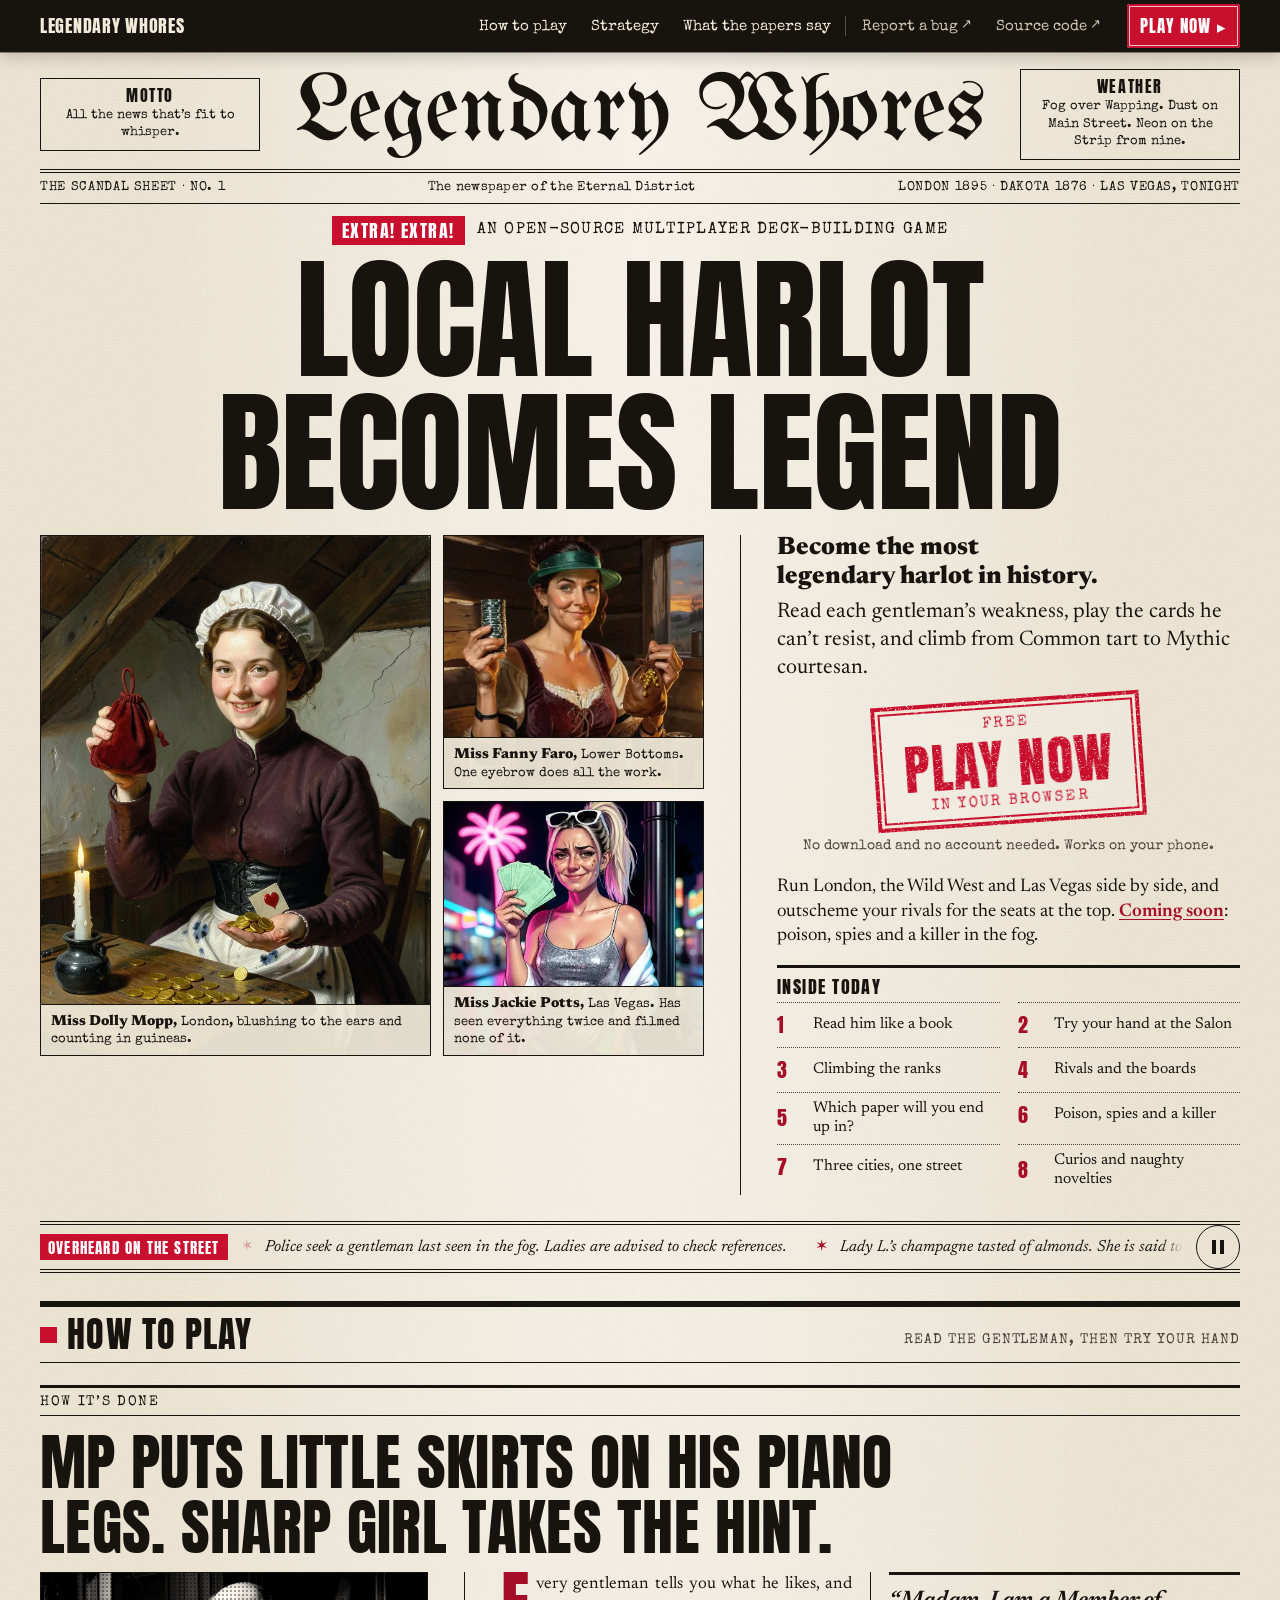
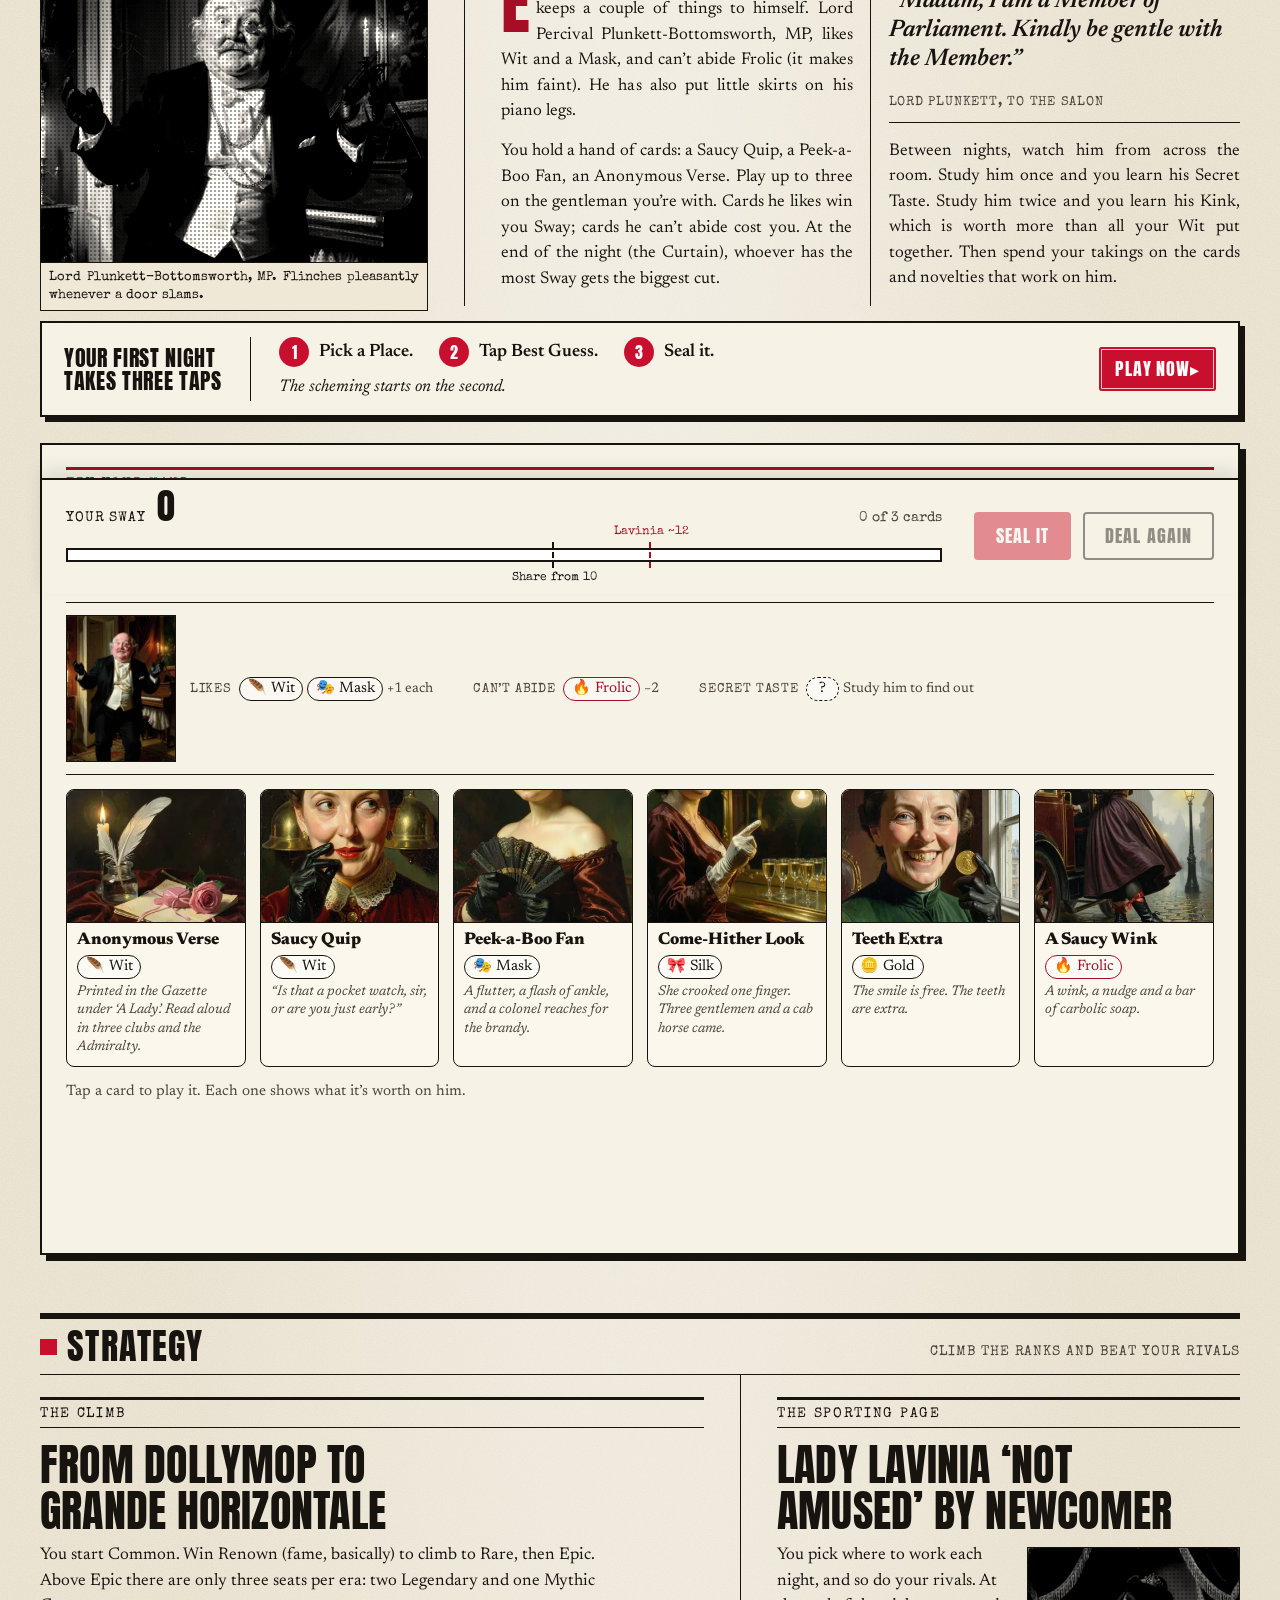
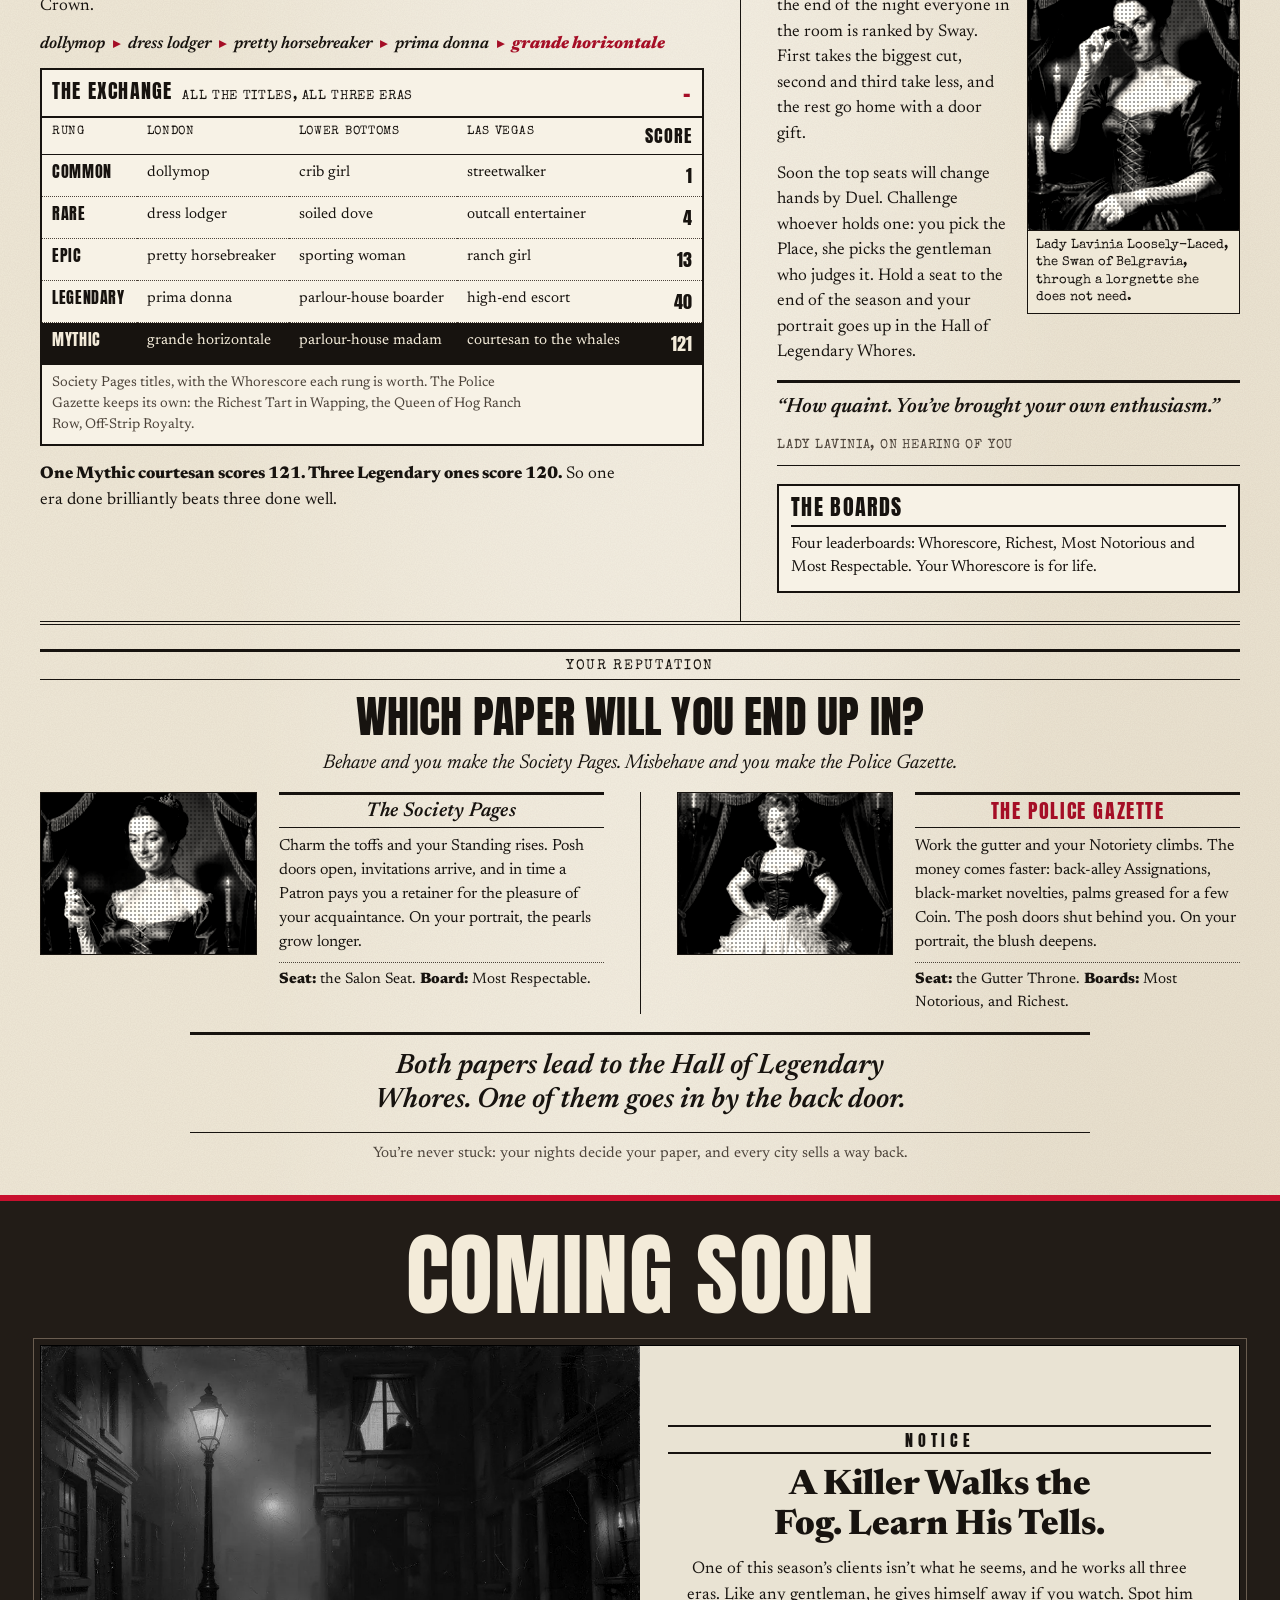
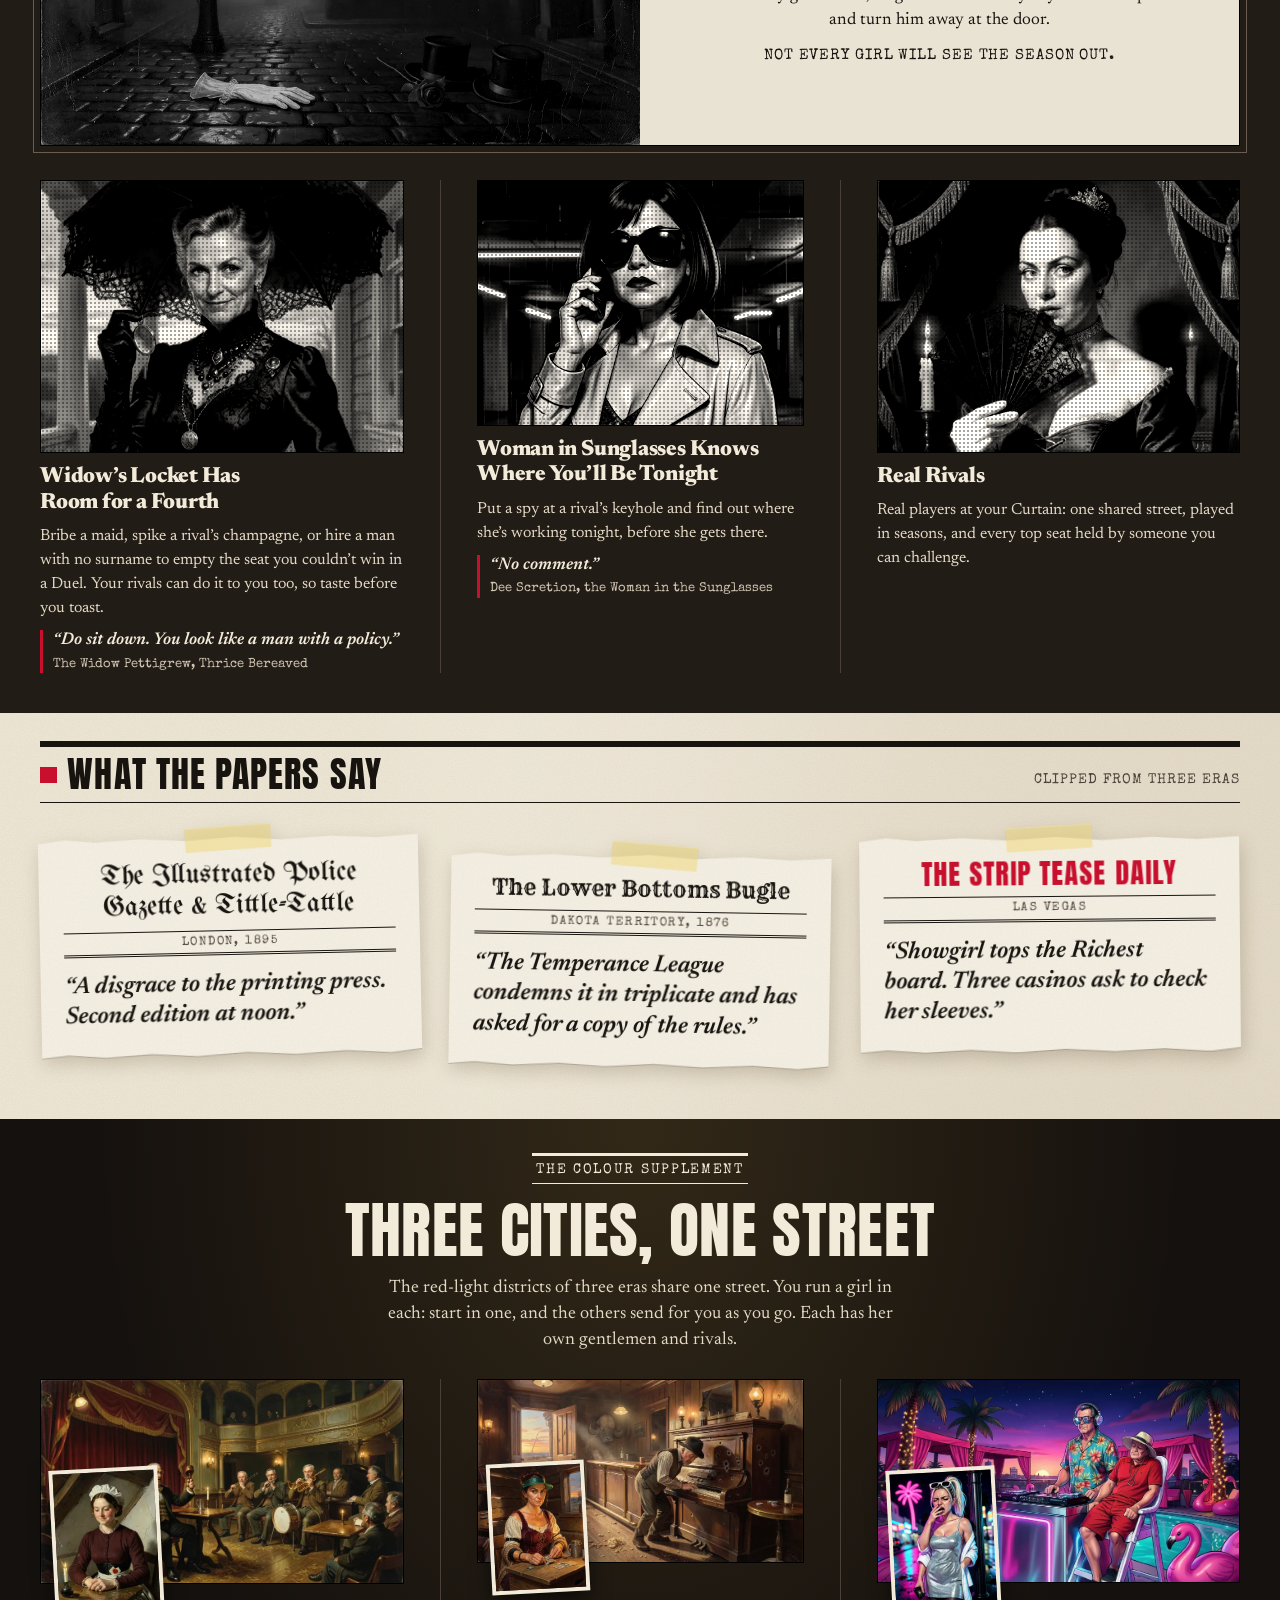
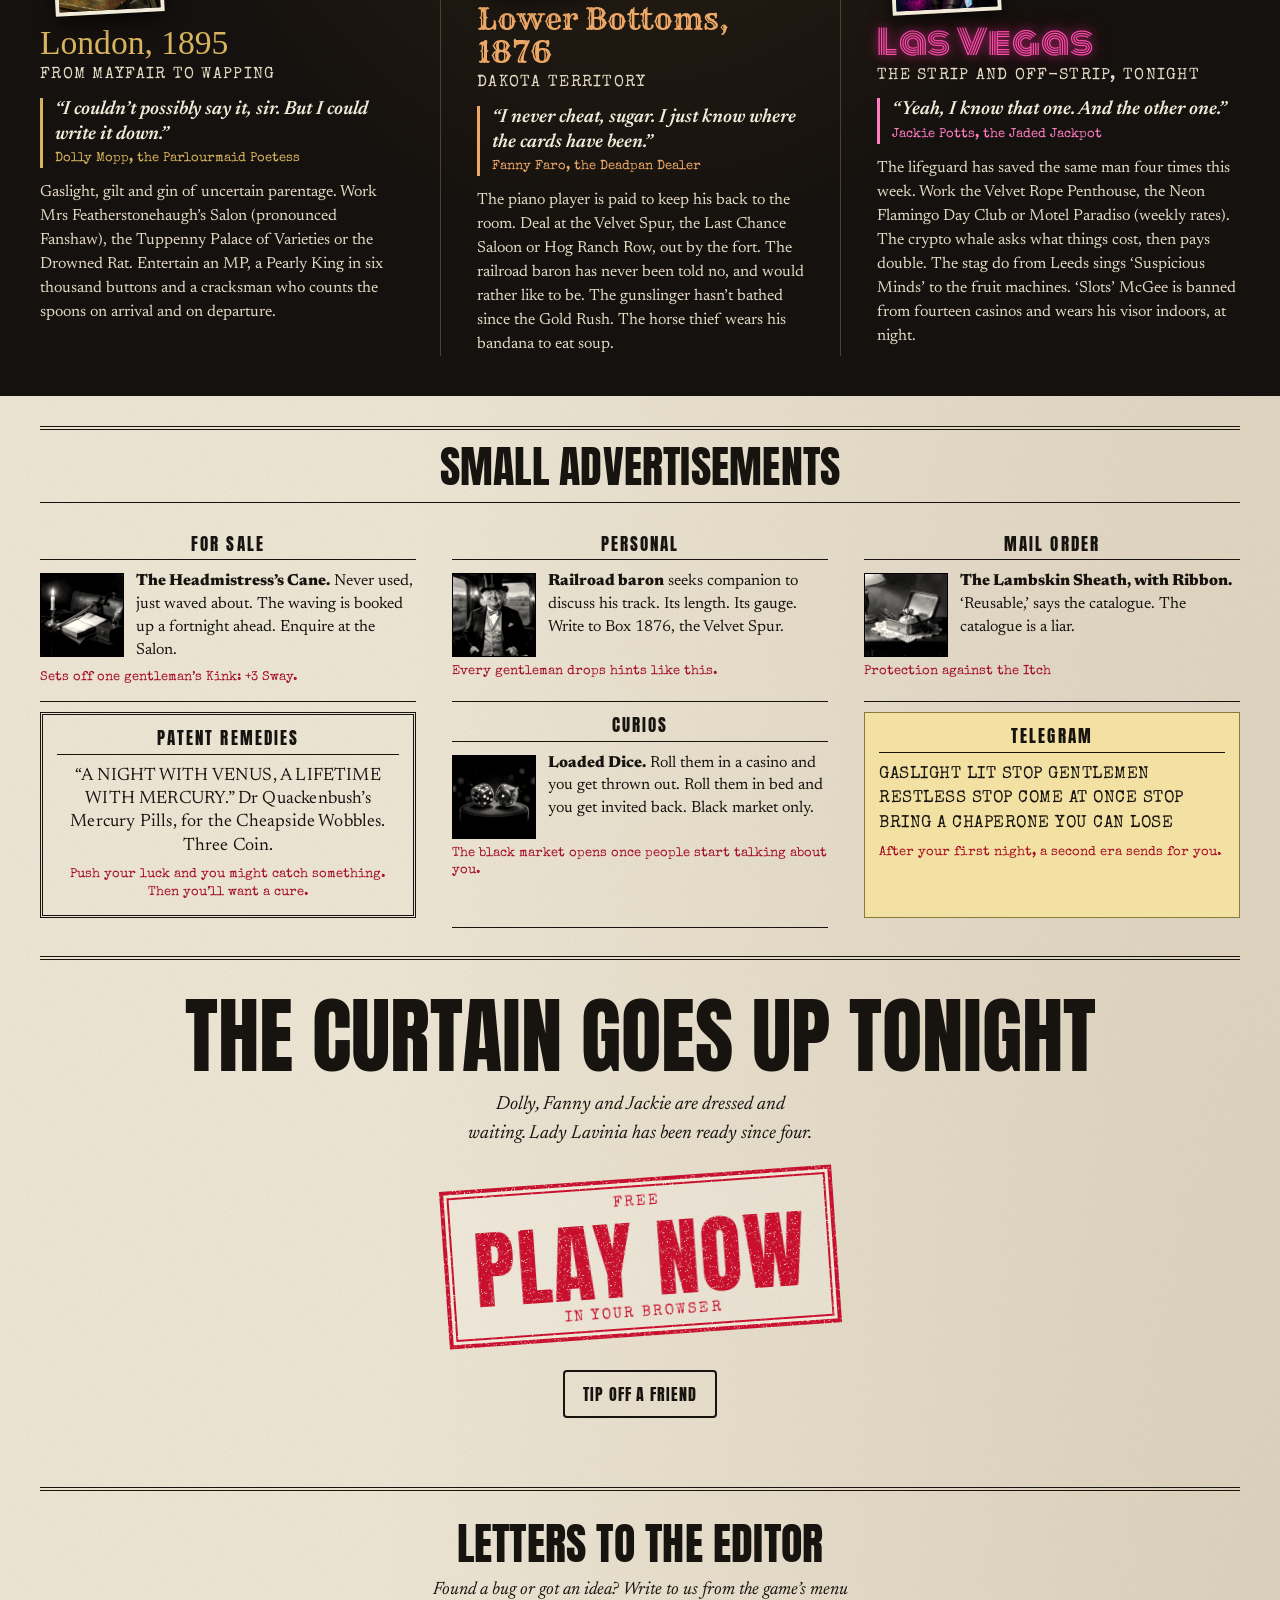
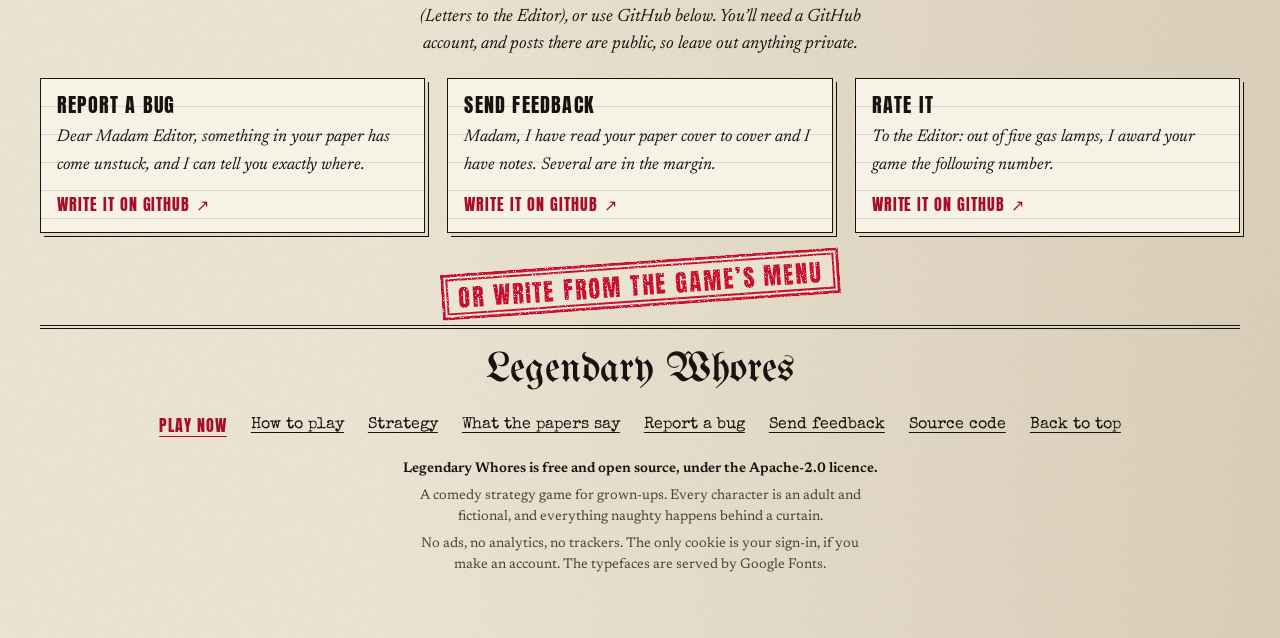
==== commit 5a06fdef: "Landing: say "paper", promise only what the game does, and name the share - "Both roads", "rivals, r" ====
--- a/site/index.html
+++ b/site/index.html
@@ -211,7 +211,7 @@
       <div class="hand-head">
         <p class="label label--red">Try your hand</p>
         <h3 id="hand-h" class="hed hed--m">His Lordship is at the Salon tonight</h3>
-        <p class="hand-intro">You’re Dolly Mopp, a shy Bluestocking (the bookish type), and he has a soft spot for those: +2 Sway. Get 10 Sway to be paid at all. Your rival, Lady Lavinia, will score about 12. <b>Pick up to three cards.</b></p>
+        <p class="hand-intro">You’re Dolly Mopp, a shy Bluestocking (the bookish type), and he has a soft spot for those: +2 Sway. Get 10 Sway to take a share. Your rival, Lady Lavinia, will score about 12. <b>Pick up to three cards.</b></p>
       </div>
 
       <div class="hand-gent">
@@ -278,7 +278,7 @@
           </div>
           <div class="sway-bar" aria-hidden="true">
             <span class="sway-fill" id="sway-fill"></span>
-            <span class="sway-mark sway-mark--bar"><i>Paid from 10</i></span>
+            <span class="sway-mark sway-mark--bar"><i>Share from 10</i></span>
             <span class="sway-mark sway-mark--lav"><i>Lavinia ~12</i></span>
           </div>
         </div>
@@ -375,8 +375,8 @@
       </section>
     </div>
 
-    <p class="roads-line">Both roads lead to the Hall of Legendary Whores. One of them goes in by the back door.</p>
-    <p class="small">You’re never stuck. A few nights of good (or bad) behaviour and you’re in the other paper.</p>
+    <p class="roads-line">Both papers lead to the Hall of Legendary Whores. One of them goes in by the back door.</p>
+    <p class="small">You’re never stuck: your nights decide your paper, and every city sells a way back.</p>
   </article>
 
   <!-- Coming soon: everything below is not in the game yet -->
@@ -627,7 +627,7 @@
     <a class="menu-play" href="/game/"><span>Play now</span> <small>in your browser</small></a>
     <ul class="menu-list">
       <li><a href="#how" data-spy="how"><b>How to play</b> <small>Read him, then try your hand</small></a></li>
-      <li><a href="#strategy" data-spy="strategy"><b>Strategy</b> <small>Titles, rivals, roads and what’s coming</small></a></li>
+      <li><a href="#strategy" data-spy="strategy"><b>Strategy</b> <small>Titles, rivals, papers and what’s coming</small></a></li>
       <li><a href="#papers" data-spy="papers"><b>What the papers say</b> <small>Clippings from three eras</small></a></li>
     </ul>
     <ul class="menu-list menu-list--ext">
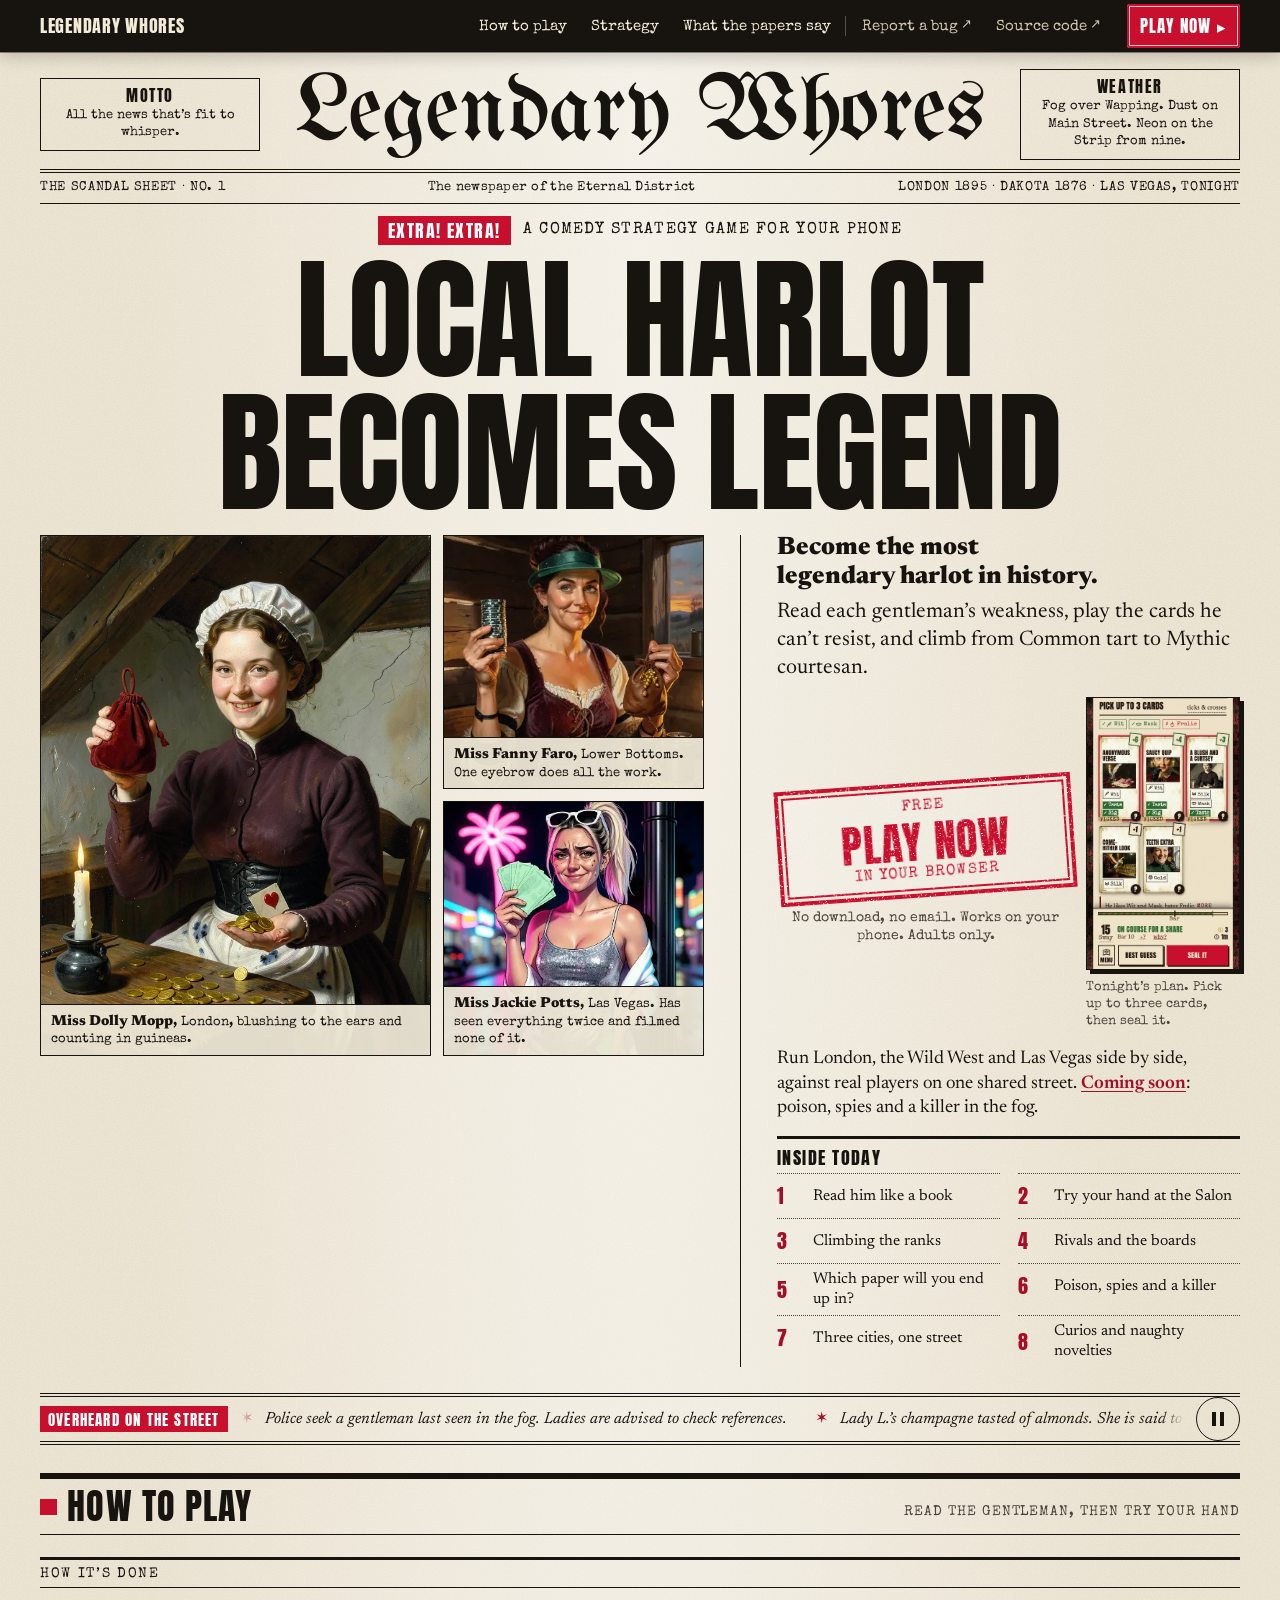
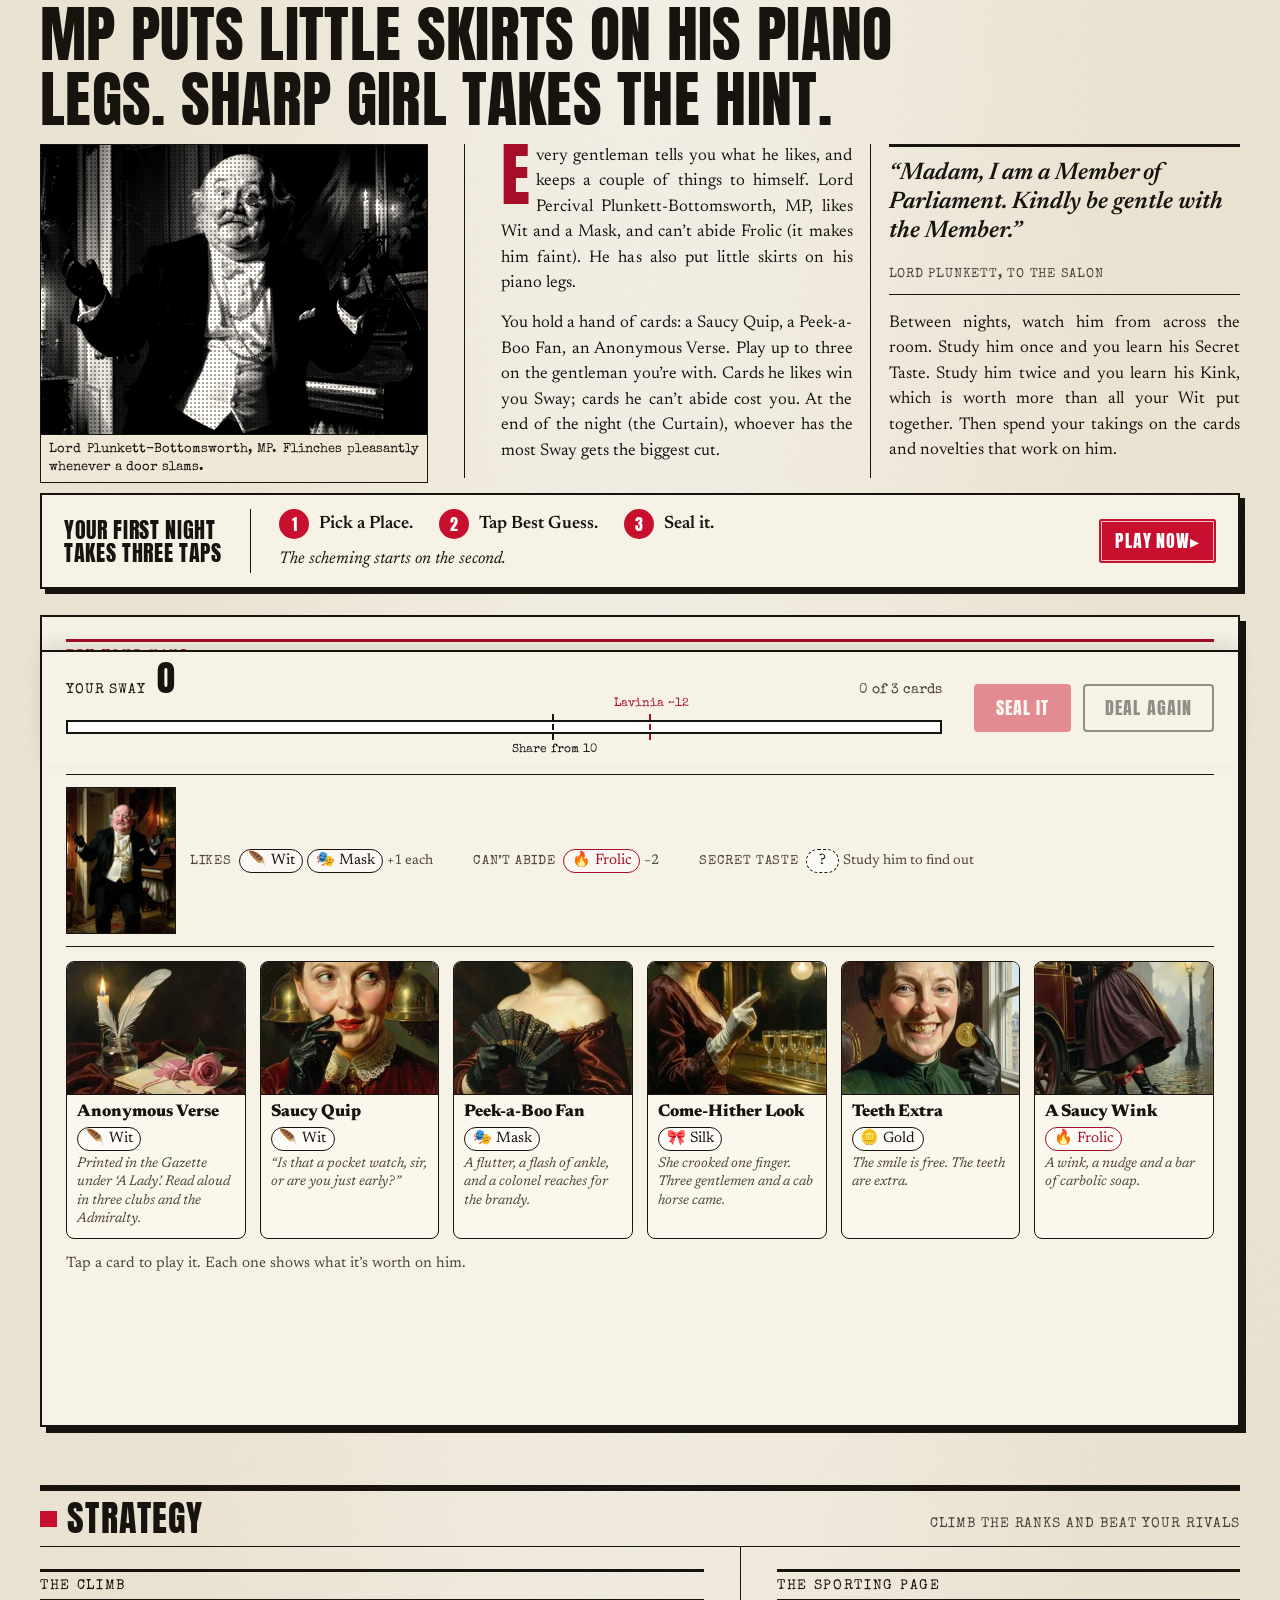
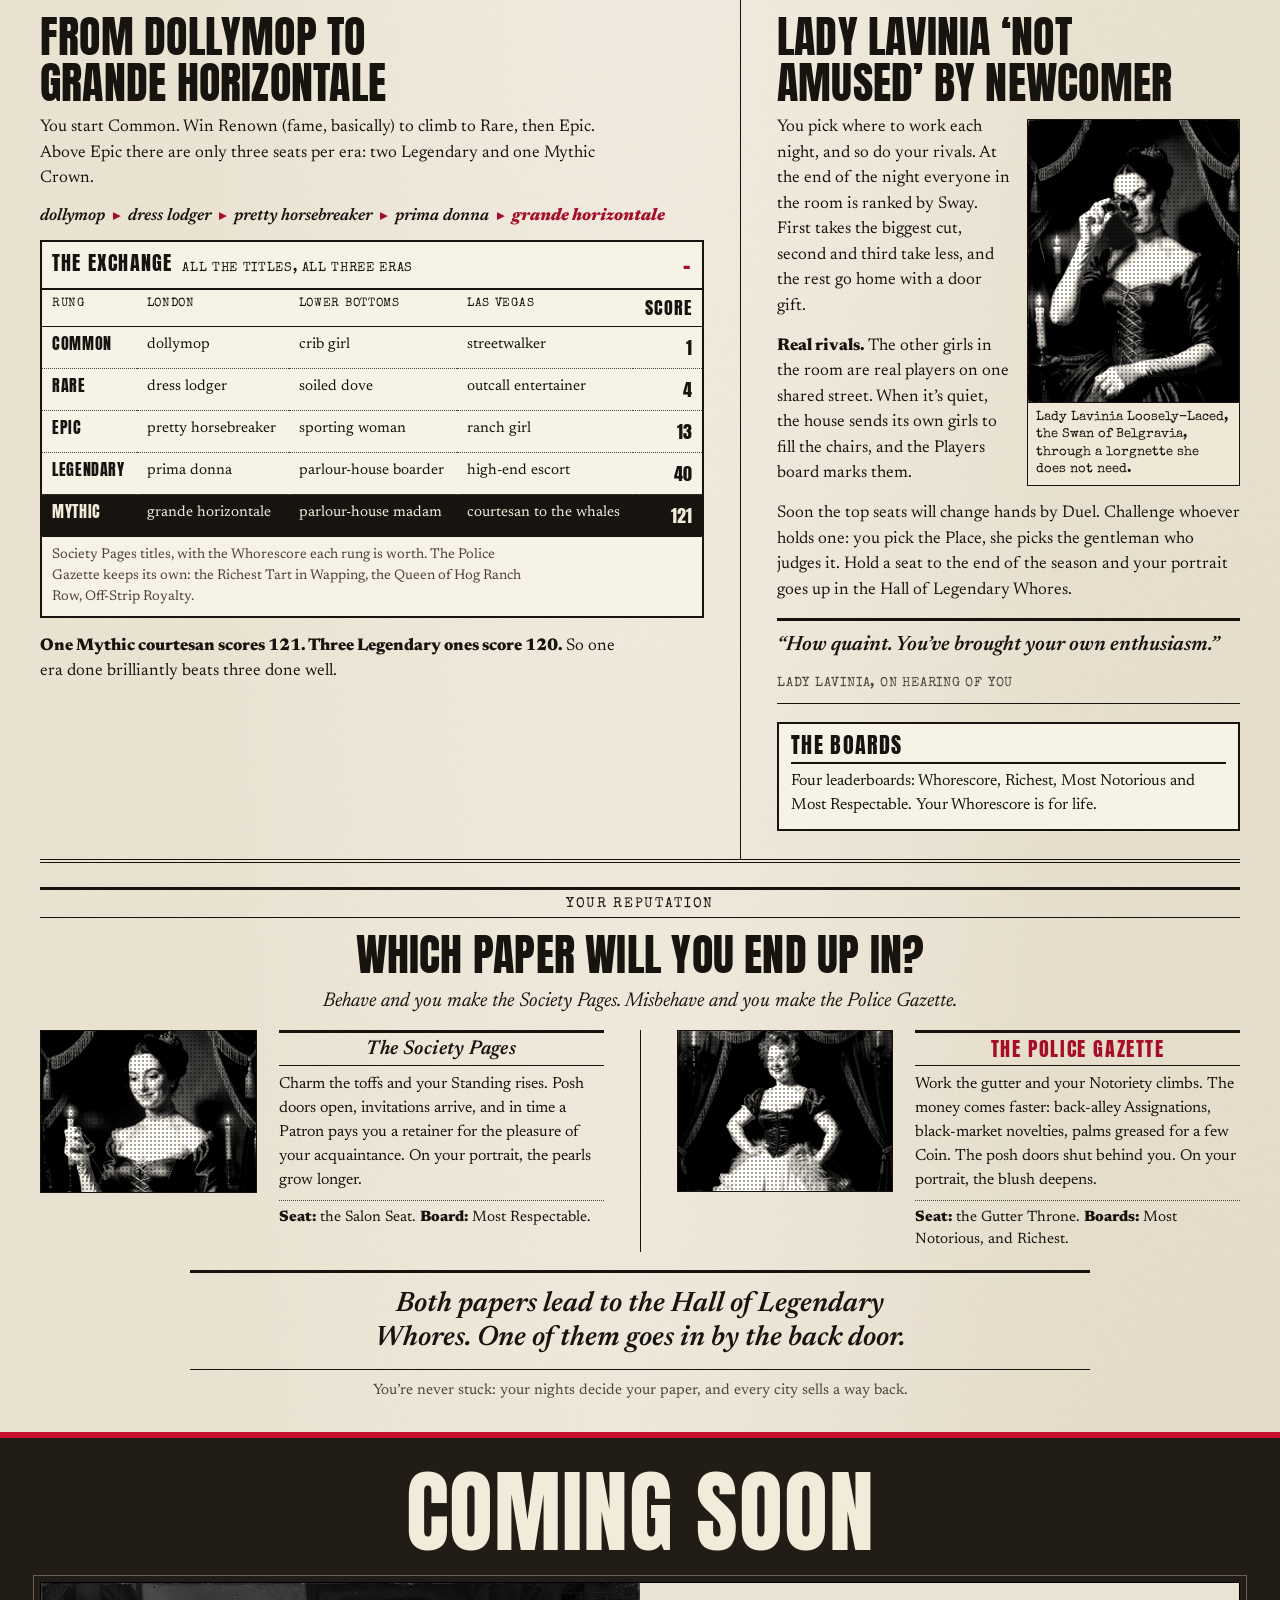
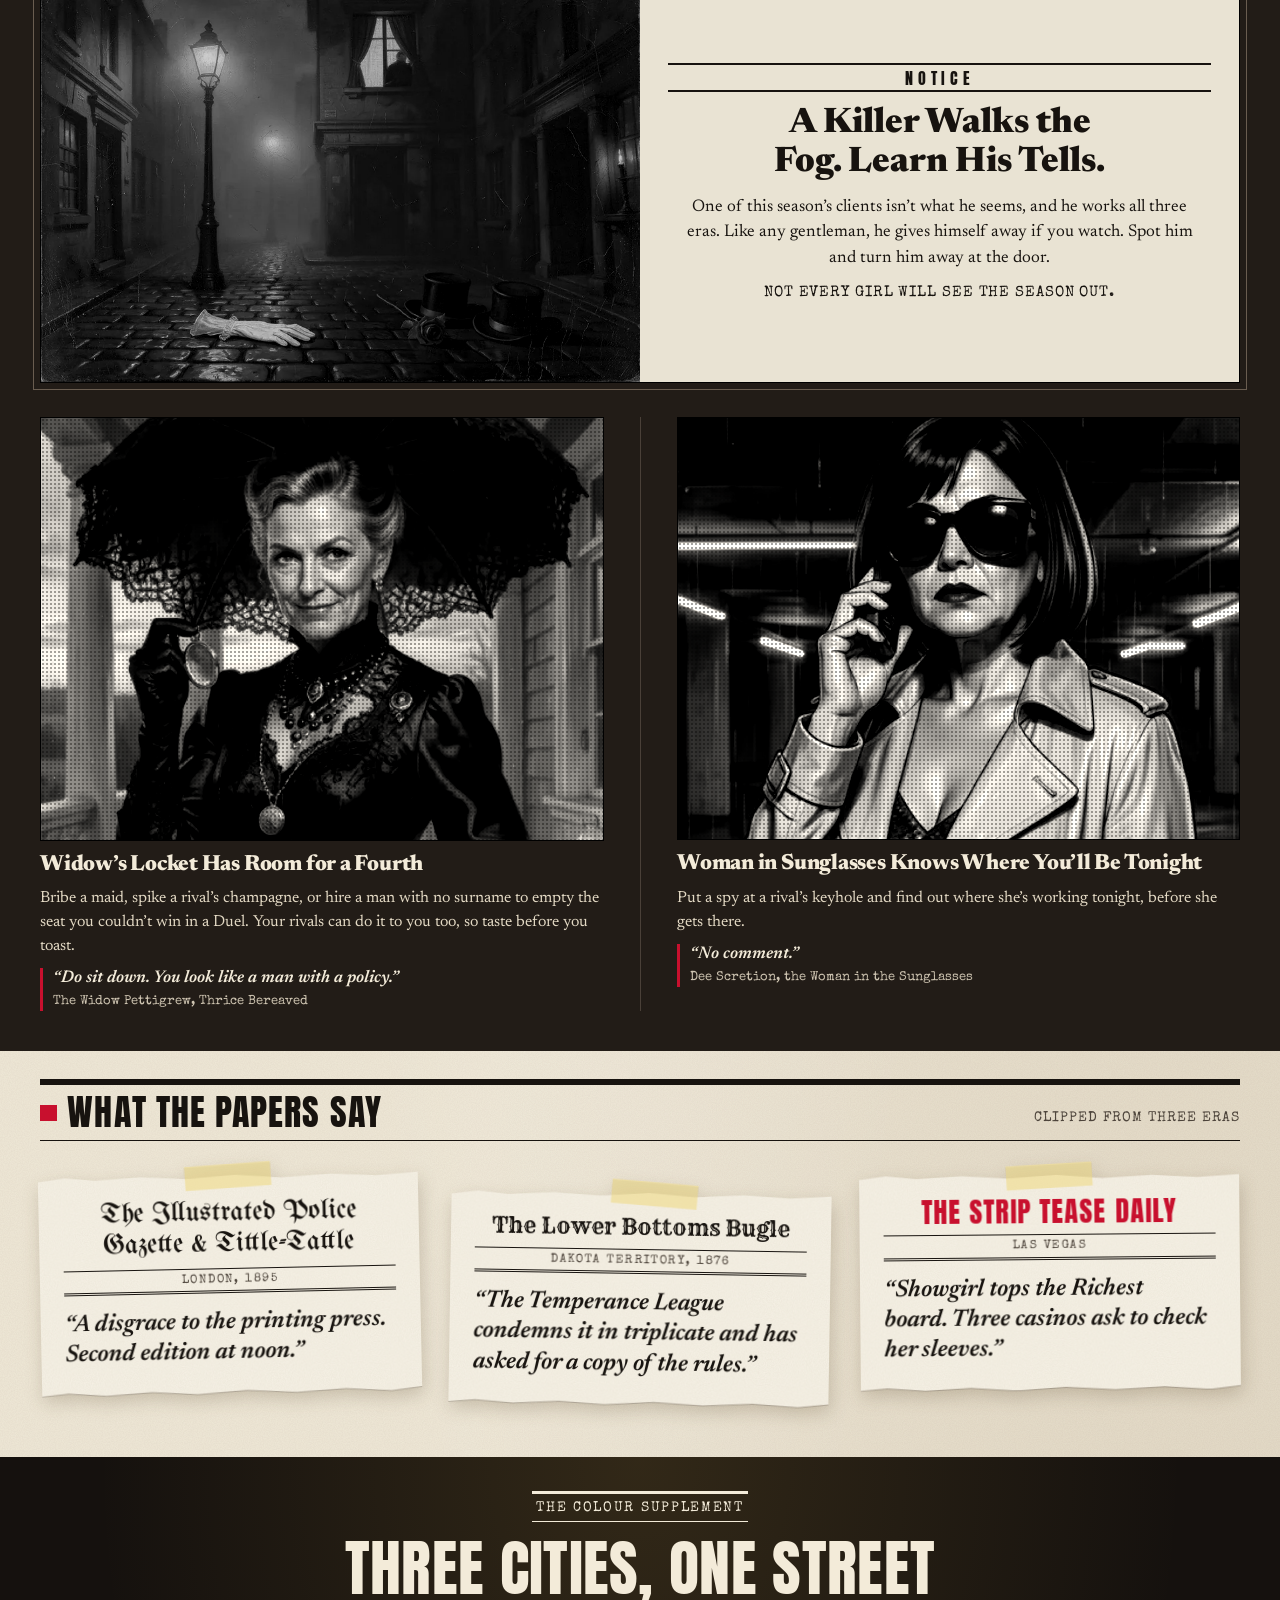
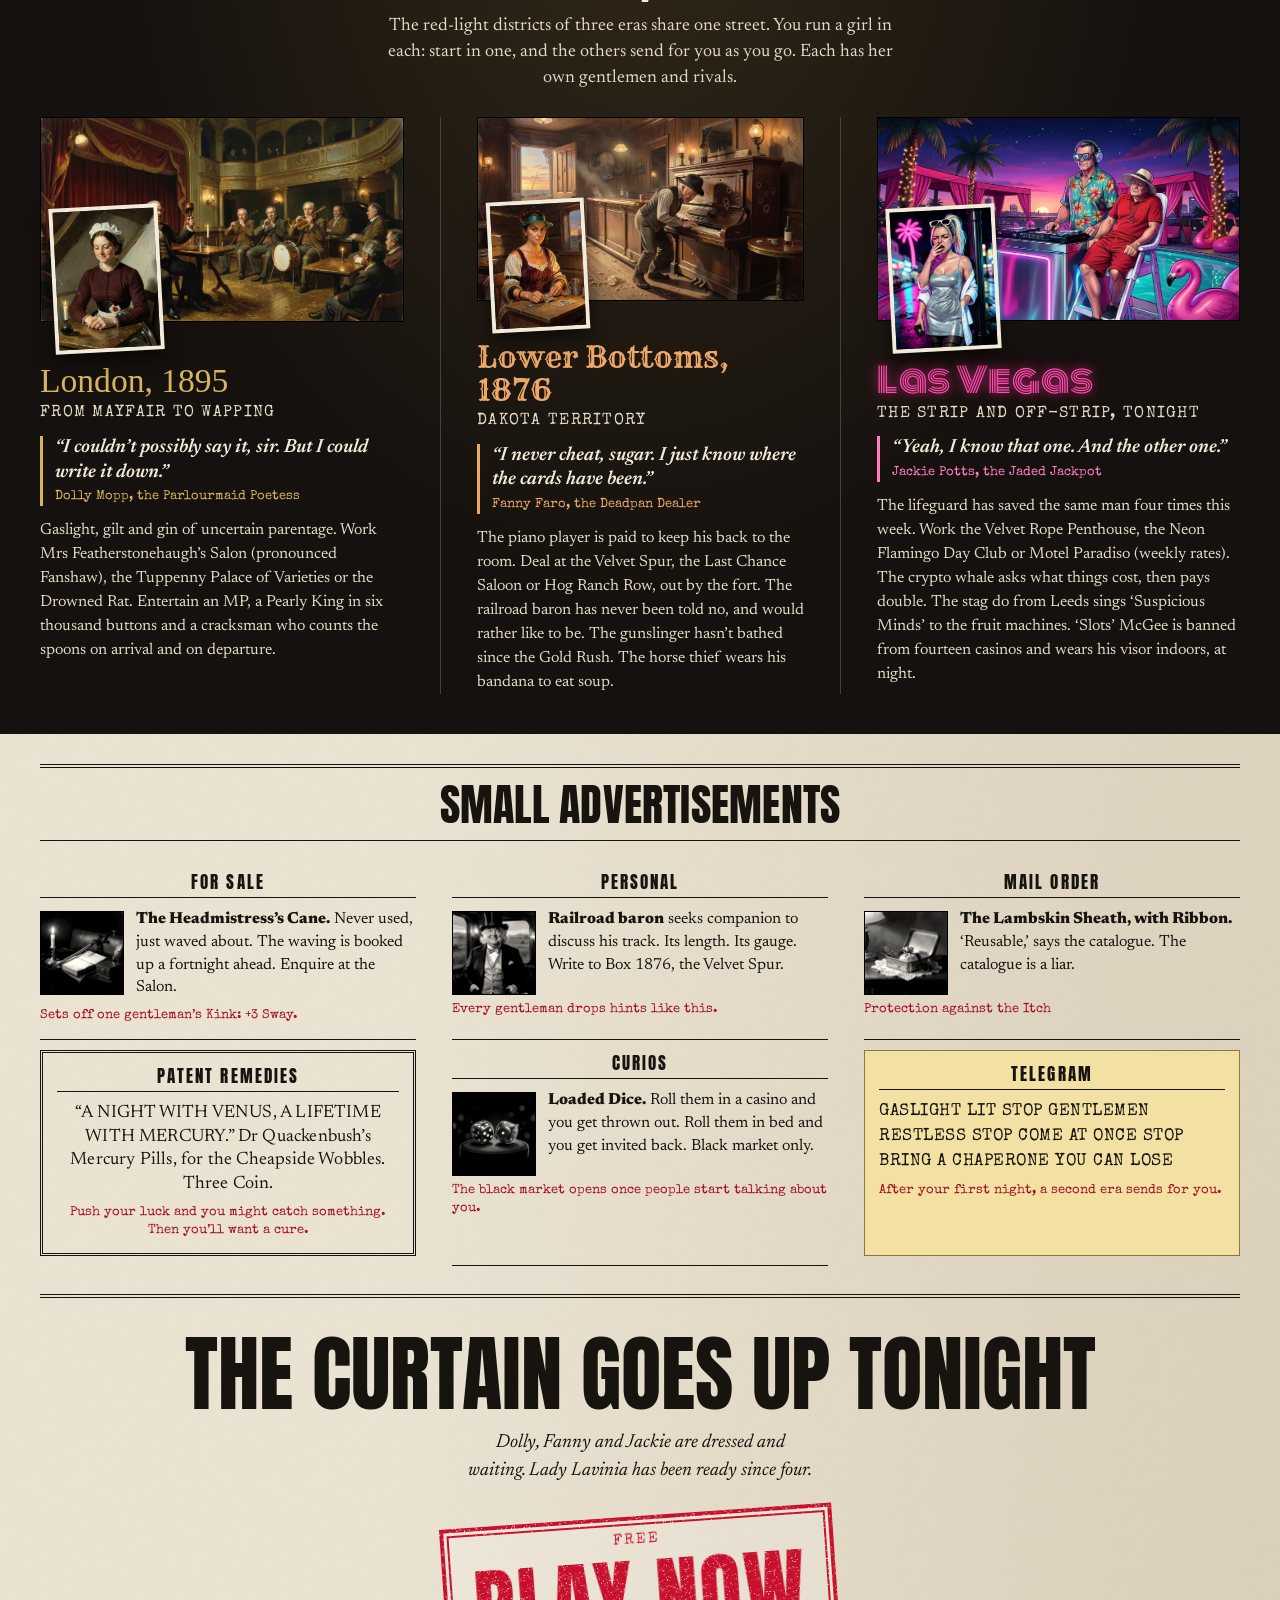
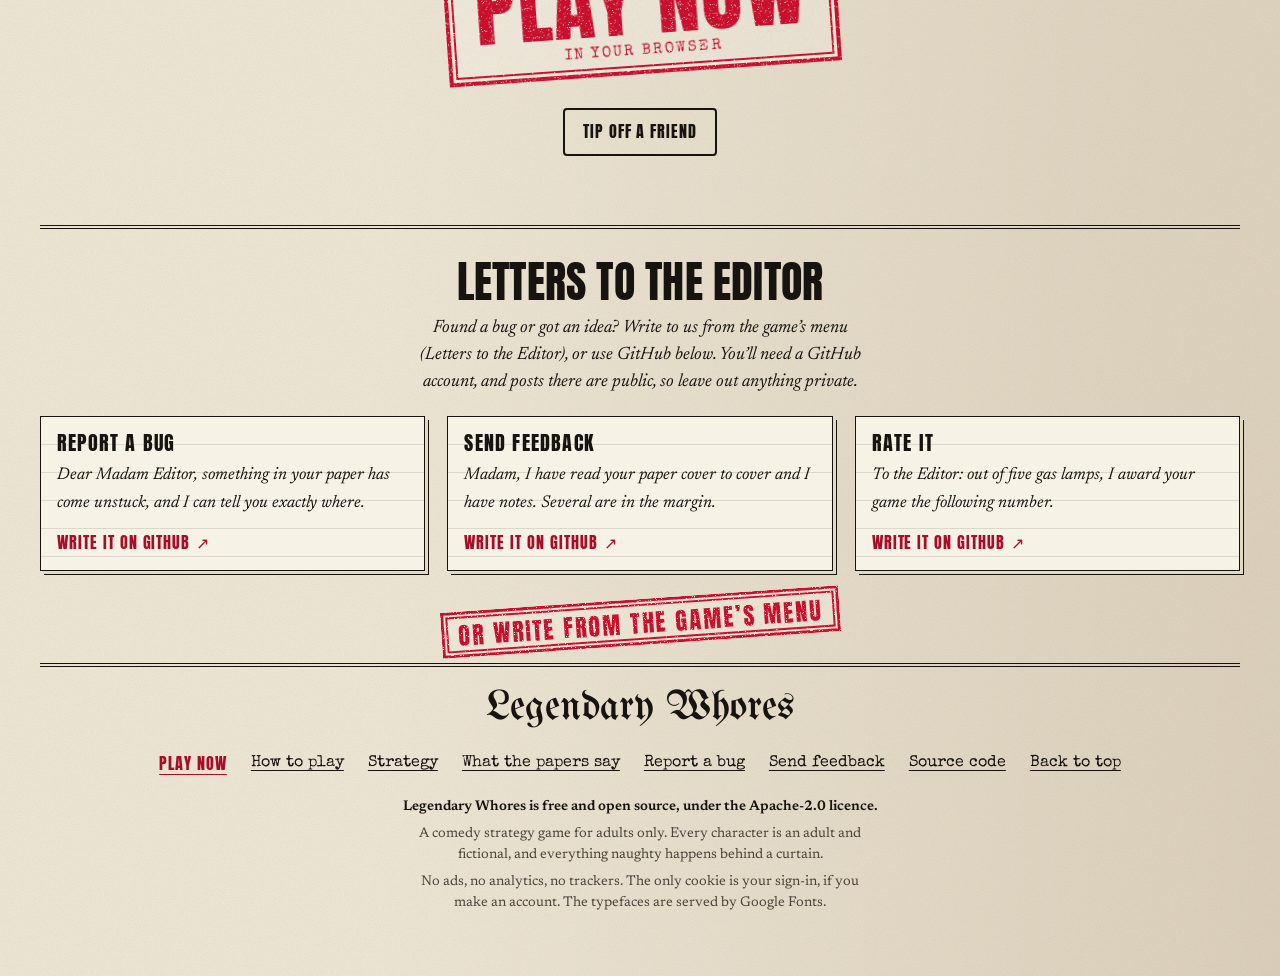
==== commit ba0bf2dd: "Turn the outward face to the Scandal Sheet: honest landing copy, a share route with its own card, og" ====
--- a/site/index.html
+++ b/site/index.html
@@ -4,7 +4,7 @@
 <meta charset="utf-8">
 <meta name="viewport" content="width=device-width,initial-scale=1,viewport-fit=cover">
 <title>Legendary Whores</title>
-<meta name="description" content="Become the most legendary harlot in history. Legendary Whores is an open-source multiplayer deck-building game of saucy strategy, set in Victorian London, the Wild West and Las Vegas. Play now in your browser.">
+<meta name="description" content="A comedy strategy game for your phone. Read the gentlemen, play the cards they can’t resist, and see what the morning paper says about you. Free in your browser. Adults only.">
 <link rel="canonical" href="https://legendarywhores.com/">
 <link rel="icon" href="favicon-32.png" sizes="32x32" type="image/png">
 <link rel="icon" href="favicon.svg" type="image/svg+xml">
@@ -12,25 +12,26 @@
 <meta name="theme-color" content="#17130F">
 <meta name="color-scheme" content="light">
 
-<!-- Link previews (X, Reddit, iMessage, Slack, WhatsApp, Discord). The card is /og-card.jpg at the site root; its source
-     is /og-card.html. Scrapers cache the image by its URL: if the card changes after launch, publish it under a new name
-     (og-card-v2.jpg) and update og:image and twitter:image. -->
+<!-- Link previews (X, Reddit, iMessage, Slack, WhatsApp, Discord). The card is /og-card-v2.jpg at the site root; its
+     source is /og-card.html (not deployed). Scrapers cache the image by its URL: if the card changes again, publish it
+     under the next name (og-card-v3.jpg) and update og:image and twitter:image. The Scandal Sheet route has its own
+     card at /scandal-sheet/card.jpg, from /og-sheet.html. -->
 <meta property="og:type" content="website">
 <meta property="og:site_name" content="Legendary Whores">
 <meta property="og:url" content="https://legendarywhores.com/">
-<meta property="og:title" content="Legendary Whores: an open-source multiplayer deck-building game">
-<meta property="og:description" content="Become the most legendary harlot in history. Read the gentlemen, play the cards they can’t resist, outscheme your rivals and climb from Common to Mythic in Victorian London, the Wild West and Las Vegas. Play now in your browser.">
-<meta property="og:image" content="https://legendarywhores.com/og-card.jpg">
+<meta property="og:title" content="Legendary Whores: a comedy strategy game for your phone">
+<meta property="og:description" content="Read the gentlemen, play the cards they can’t resist, beat your rivals at the Curtain and read about it in the morning paper. Adults only.">
+<meta property="og:image" content="https://legendarywhores.com/og-card-v2.jpg">
 <meta property="og:image:type" content="image/jpeg">
 <meta property="og:image:width" content="1200">
 <meta property="og:image:height" content="630">
-<meta property="og:image:alt" content="Legendary Whores, a multiplayer deck-building game: become the most legendary harlot in history. A pinned photograph of a Victorian parlourmaid holding up her purse sits on one side; on the other, a Wild West card dealer with her chips and a bored Las Vegas regular in silver sequins with a fan of banknotes. A red stamp reads Play now in your browser.">
+<meta property="og:image:alt" content="Legendary Whores, a comedy strategy game. A pinned photograph of a Victorian parlourmaid holding up her purse sits on one side; on the other, a Wild West card dealer with her chips and a bored Las Vegas regular in silver sequins with a fan of banknotes. A red stamp reads Play now in your browser.">
 <meta property="og:locale" content="en_GB">
 <meta name="twitter:card" content="summary_large_image">
-<meta name="twitter:title" content="Legendary Whores: an open-source multiplayer deck-building game">
-<meta name="twitter:description" content="Become the most legendary harlot in history: a saucy strategy game across Victorian London, the Wild West and Las Vegas. Play now in your browser.">
-<meta name="twitter:image" content="https://legendarywhores.com/og-card.jpg">
-<meta name="twitter:image:alt" content="Legendary Whores, a multiplayer deck-building game: become the most legendary harlot in history. Play now in your browser.">
+<meta name="twitter:title" content="Legendary Whores: a comedy strategy game for your phone">
+<meta name="twitter:description" content="Read the gentlemen, play the cards they can’t resist, beat your rivals at the Curtain and read about it in the morning paper. Adults only.">
+<meta name="twitter:image" content="https://legendarywhores.com/og-card-v2.jpg">
+<meta name="twitter:image:alt" content="Legendary Whores, a comedy strategy game. Play now in your browser.">
 
 <link rel="preconnect" href="https://fonts.googleapis.com">
 <link rel="preconnect" href="https://fonts.gstatic.com" crossorigin>
@@ -83,7 +84,7 @@
 
 <!-- ============================== SPLASH ============================== -->
 <section class="splash" id="splash" aria-labelledby="splash-h">
-  <p class="kicker"><span class="kicker-tag">Extra! Extra!</span> <span class="kicker-text">An open-source multiplayer deck-building game</span></p>
+  <p class="kicker"><span class="kicker-tag">Extra! Extra!</span> <span class="kicker-text">A comedy strategy game for your phone</span></p>
   <h1 id="splash-h" class="splash-h">Local Harlot Becomes Legend</h1>
 
   <div class="splash-grid">
@@ -96,8 +97,12 @@
           <span class="stamp-main">Play now</span>
           <span class="stamp-bot">in your browser</span>
         </a>
-        <p class="stamp-note">No download and no account needed. Works on your phone.</p>
-      </div>
+        <p class="stamp-note">No download, no email. Works on your phone. Adults only.</p>
+      </div>
+      <figure class="splash-shot">
+        <img src="landing/assets/plan-screen.jpg" width="390" height="693" alt="The plan screen: three cards picked for tonight’s gentleman, with Best Guess and Seal it.">
+        <figcaption>Tonight’s plan. Pick up to three cards, then seal it.</figcaption>
+      </figure>
     </div>
 
     <figure class="splash-pics">
@@ -117,7 +122,7 @@
     </figure>
 
     <div class="splash-more">
-      <p class="standfirst standfirst--more">Run London, the Wild West and Las Vegas side by side, and outscheme your rivals for the seats at the top. <a href="#next">Coming soon</a>: poison, spies and a killer in the fog.</p>
+      <p class="standfirst standfirst--more">Run London, the Wild West and Las Vegas side by side, against real players on one shared street. <a href="#next">Coming soon</a>: poison, spies and a killer in the fog.</p>
 
       <nav class="inside" aria-label="Inside this edition">
         <p class="inside-h">Inside today</p>
@@ -338,6 +343,7 @@
         <figcaption>Lady Lavinia Loosely-Laced, the Swan of Belgravia, through a lorgnette she does not need.</figcaption>
       </figure>
       <p>You pick where to work each night, and so do your rivals. At the end of the night everyone in the room is ranked by Sway. First takes the biggest cut, second and third take less, and the rest go home with a door gift.</p>
+      <p><b>Real rivals.</b> The other girls in the room are real players on one shared street. When it’s quiet, the house sends its own girls to fill the chairs, and the Players board marks them.</p>
       <p>Soon the top seats will change hands by Duel. Challenge whoever holds one: you pick the Place, she picks the gentleman who judges it. Hold a seat to the end of the season and your portrait goes up in the Hall of Legendary Whores.</p>
       <blockquote class="pull pull--small">
         <p>“How quaint. You’ve brought your own enthusiasm.”</p>
@@ -414,14 +420,6 @@
         <h4 class="hed hed--s">Woman in Sunglasses Knows Where You’ll Be Tonight</h4>
         <p>Put a spy at a rival’s keyhole and find out where she’s working tonight, before she gets there.</p>
         <p class="said">“No comment.” <span>Dee Scretion, the Woman in the Sunglasses</span></p>
-      </article>
-
-      <article class="next-item next-item--arena">
-        <figure class="ht ht--dark">
-          <img src="landing/assets/ht-lavinia-scheme.webp" width="480" height="640" loading="lazy" alt="Lady Lavinia hides her smile behind a black lace fan.">
-        </figure>
-        <h4 class="hed hed--s">Real Rivals</h4>
-        <p>Real players at your Curtain: one shared street, played in seasons, and every top seat held by someone you can challenge.</p>
       </article>
     </div>
   </section>
@@ -605,7 +603,7 @@
     <a href="#top">Back to top</a>
   </nav>
   <p class="foot-small foot-oss">Legendary Whores is free and open source, under the Apache-2.0 licence.</p>
-  <p class="foot-small">A comedy strategy game for grown-ups. Every character is an adult and fictional, and everything naughty happens behind a curtain.</p>
+  <p class="foot-small">A comedy strategy game for adults only. Every character is an adult and fictional, and everything naughty happens behind a curtain.</p>
   <p class="foot-small">No ads, no analytics, no trackers. The only cookie is your sign-in, if you make an account. The typefaces are served by Google Fonts.</p>
 </footer>
 
--- a/site/landing/front-page.css
+++ b/site/landing/front-page.css
@@ -433,6 +433,32 @@
   .pic-cap b { font-family: var(--f-body); font-weight: 800; font-size: .9rem; }
   .splash-lede .stamp { padding-inline: 26px; }
   .splash-more .inside a { font-size: .975rem; }
+}
+
+/* the plan screen beside the stamp, at every width. On a phone the two share a row, so the shot's top sits inside the
+   first 844 px; the stamp gives up some size for it (the shot may take 44vw; 40vw keeps PLAY NOW readable beside it).
+   The copy column is narrowest on a tablet held upright, so there the shot and the stamp are smaller still. The box is
+   a 9:16 crop of the capture (object-fit keeps the top of the plan screen whatever the file's own size), so the layout
+   holds before it loads. */
+.splash-lede { grid-template-columns: minmax(0, 1fr) auto; column-gap: 12px; }
+.splash-lede .standfirst { grid-column: 1 / -1; grid-row: 1; }
+.splash-lede .stamp-wrap { grid-column: 1; grid-row: 2; align-self: center; }
+.splash-lede .stamp { min-width: 0; padding-inline: 14px; }
+.splash-lede .stamp-main { font-size: min(2.75rem, 9.6vw); }
+.splash-lede .stamp-top, .splash-lede .stamp-bot { letter-spacing: .08em; }
+.splash-shot { grid-column: 2; grid-row: 2; width: min(40vw, 170px); margin: 0; align-self: start; }
+.splash-shot img {
+  aspect-ratio: 390 / 693; object-fit: cover; object-position: 50% 0;
+  border: 1px solid var(--ink); background: var(--paper-2); box-shadow: 4px 4px 0 var(--ink);
+}
+.splash-shot figcaption { font: .8125rem/1.3 var(--f-type); color: var(--ink-2); margin-top: 10px; }
+@media (min-width: 760px) and (max-width: 999px) {
+  .splash-lede .stamp-main { font-size: 2.25rem; }
+  .splash-shot { width: clamp(100px, 13vw, 130px); }
+}
+@media (min-width: 1000px) {
+  .splash-lede .stamp { min-width: min(100%, 300px); padding-inline: 20px; }
+  .splash-shot { width: clamp(120px, 12vw, 170px); }
 }
 
 /* the rubber stamp CTA */
@@ -786,7 +812,8 @@
 }
 @media (min-width: 760px) { .notice { grid-template-columns: minmax(0, 1fr) minmax(0, 1fr); } .notice-pic img { height: 100%; aspect-ratio: auto; } .notice-body { display: flex; flex-direction: column; justify-content: center; padding: 26px 28px; } }
 @media (min-width: 1000px) {
-  .next-grid { grid-template-columns: repeat(3, minmax(0, 1fr)); gap: 0; row-gap: 34px; }
+  /* two notices under the killer (real rivals left Coming Soon when the shared street went live) */
+  .next-grid { grid-template-columns: repeat(2, minmax(0, 1fr)); gap: 0; row-gap: 34px; }
   .next-item { padding: 0 var(--gap); }
   .next-item:nth-child(2) { padding-left: 0; }
   .next-item:last-child { padding-right: 0; }
@@ -1041,3 +1068,39 @@
   .inside a::before { width: 1.1em; font-size: 1.125rem; }
   .era-place { aspect-ratio: 2 / 1; }
 }
+
+/* ------------------------------------------------------------------ the Scandal Sheet: /scandal-sheet/
+   One short sheet for a pasted link: the paper's nameplate, a stop-press clipping, the plan screen and the stamp.
+   It reuses the masthead, folio, kicker, clipping, stamp and footer above; these rules only lay them out. On a phone
+   the clipping runs full width and the shot sits beside the stamp, as on the landing; from 640px the shot takes a
+   column of its own beside the clipping and the stamp. */
+.press { max-width: 760px; margin: 0 auto; }
+.press-mast { padding-top: 10px; }
+.press-mast .nameplate { width: auto; font-size: clamp(2.4rem, 11.6vw, 5.2rem); padding: 10px 0 8px; }
+.press-mast .folio { flex-wrap: wrap; gap: 4px 18px; }
+.press-mast .folio-mid { display: inline; text-transform: none; letter-spacing: .02em; }
+.press-main { padding: 22px 0 30px; }
+.press-main .kicker { justify-content: flex-start; }
+.press-grid { display: grid; grid-template-columns: minmax(0, 1fr) min(40vw, 240px); column-gap: 20px; row-gap: 24px; align-items: start; }
+/* rows are explicit: the shot comes before the stamp in the markup, and auto-placement would push the stamp below it */
+.press-grid .clip { grid-column: 1 / -1; grid-row: 1; margin-top: 22px; }
+.press-shot { grid-column: 2; grid-row: 2; margin: 0; }
+.press-shot img {
+  aspect-ratio: 390 / 693; object-fit: cover; object-position: 50% 0;
+  border: 1px solid var(--ink); background: var(--paper-2); box-shadow: 5px 5px 0 var(--ink);
+}
+.press-shot figcaption { font: .8125rem/1.3 var(--f-type); color: var(--ink-2); margin-top: 10px; }
+.press-main .stamp-wrap { grid-column: 1; grid-row: 2; align-self: center; padding: 0; }
+.press-foot { padding-bottom: 20px; }
+.press-foot .foot-small { max-width: 44ch; }
+.press-foot a { color: var(--ink); text-underline-offset: 3px; }
+@media (max-width: 639px) {
+  .press-main .stamp { min-width: 0; padding-inline: 14px; }
+  .press-main .stamp-main { font-size: min(2.5rem, 9.6vw); }
+}
+@media (min-width: 640px) {
+  .press-grid { grid-template-columns: minmax(0, 1fr) 240px; column-gap: 34px; row-gap: 28px; }
+  .press-grid .clip { grid-column: 1; grid-row: 1; margin-top: 26px; }
+  .press-shot { grid-column: 2; grid-row: 1 / span 2; margin-top: 10px; }
+  .press-main .stamp-wrap { grid-column: 1; grid-row: 2; }
+}
